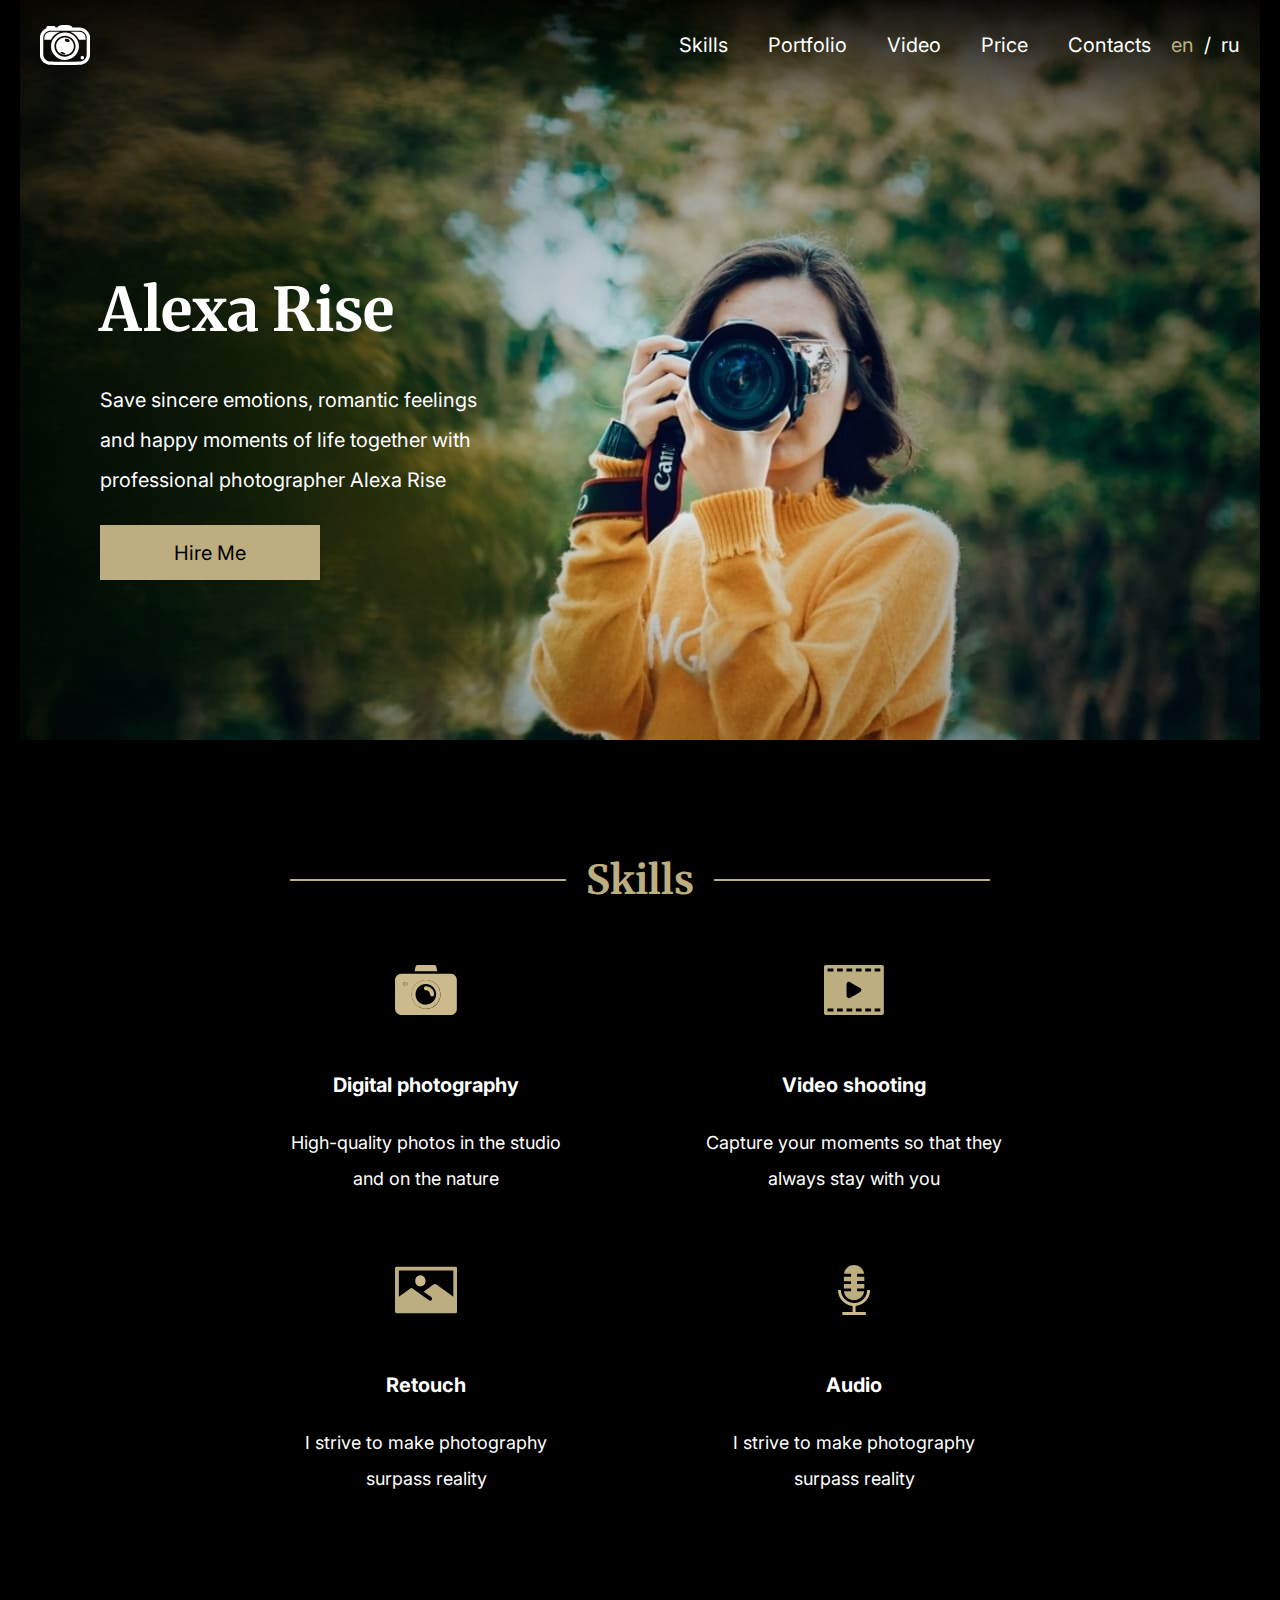
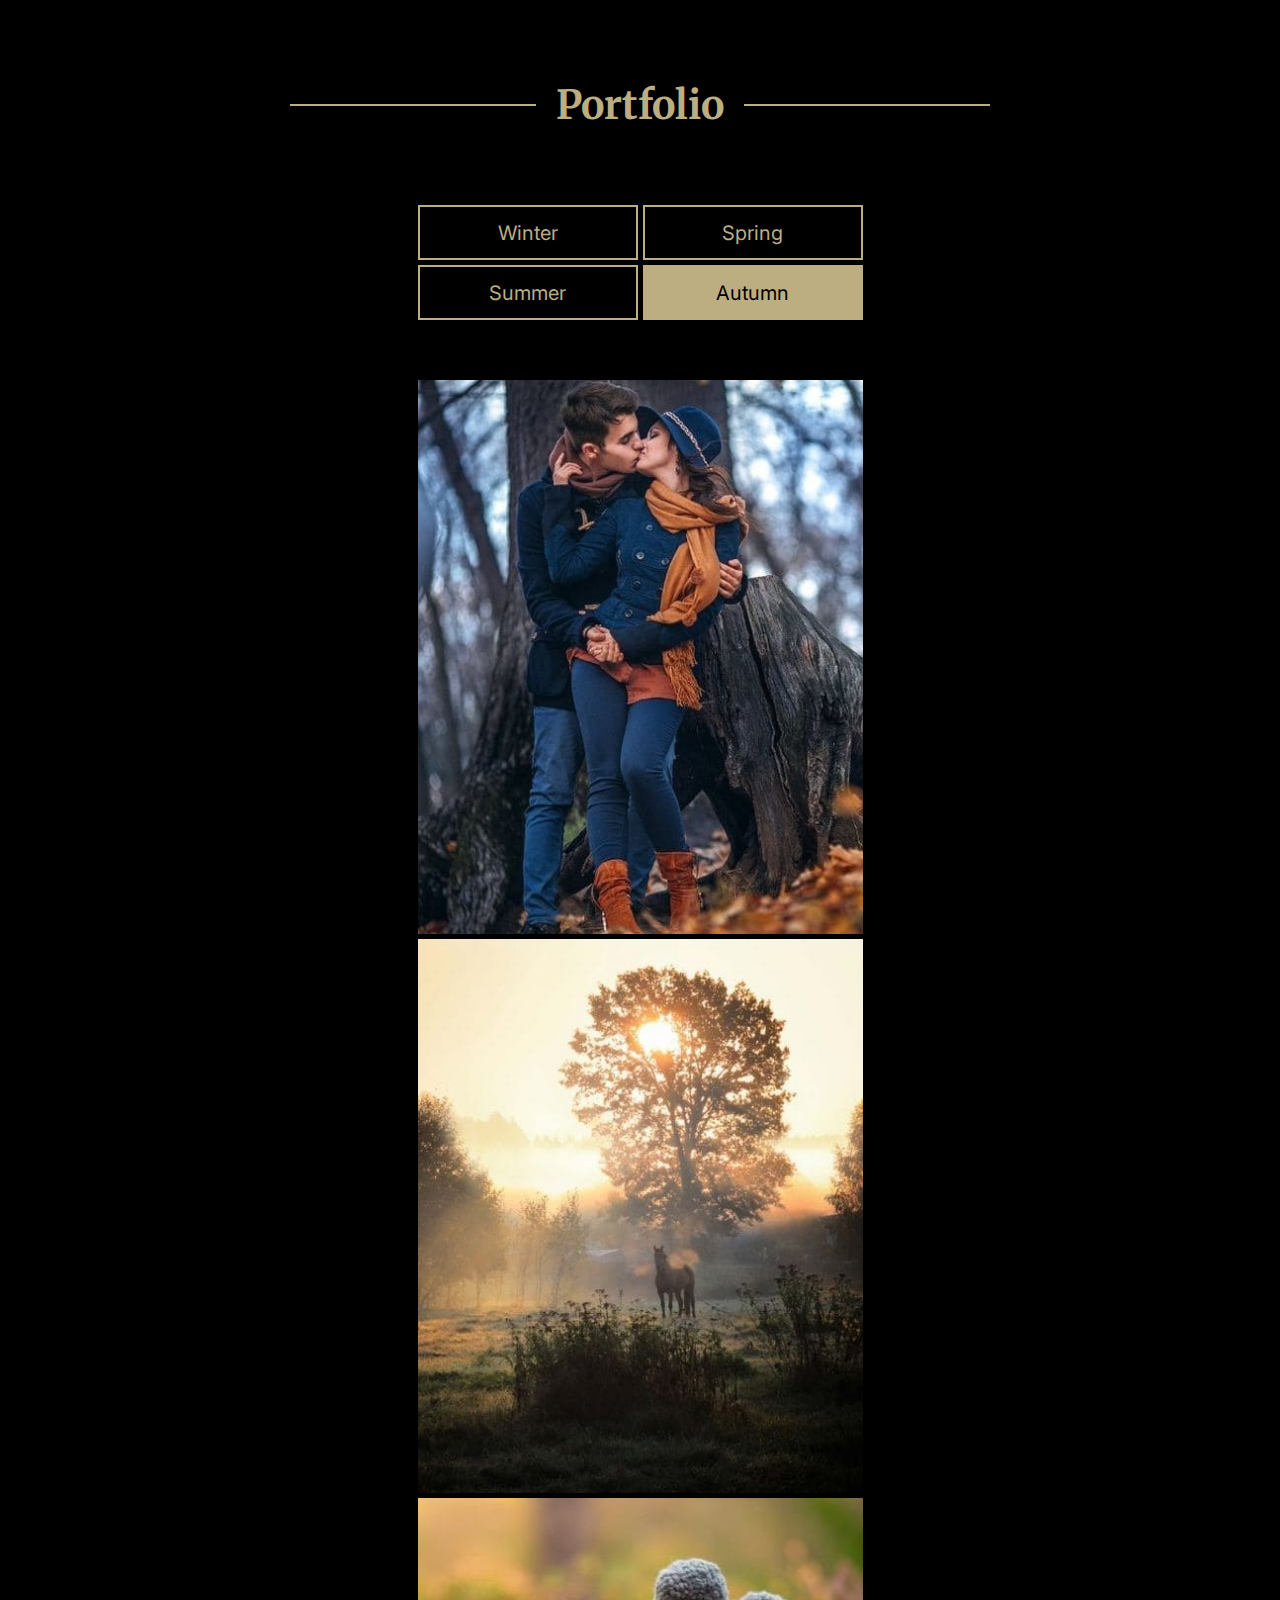
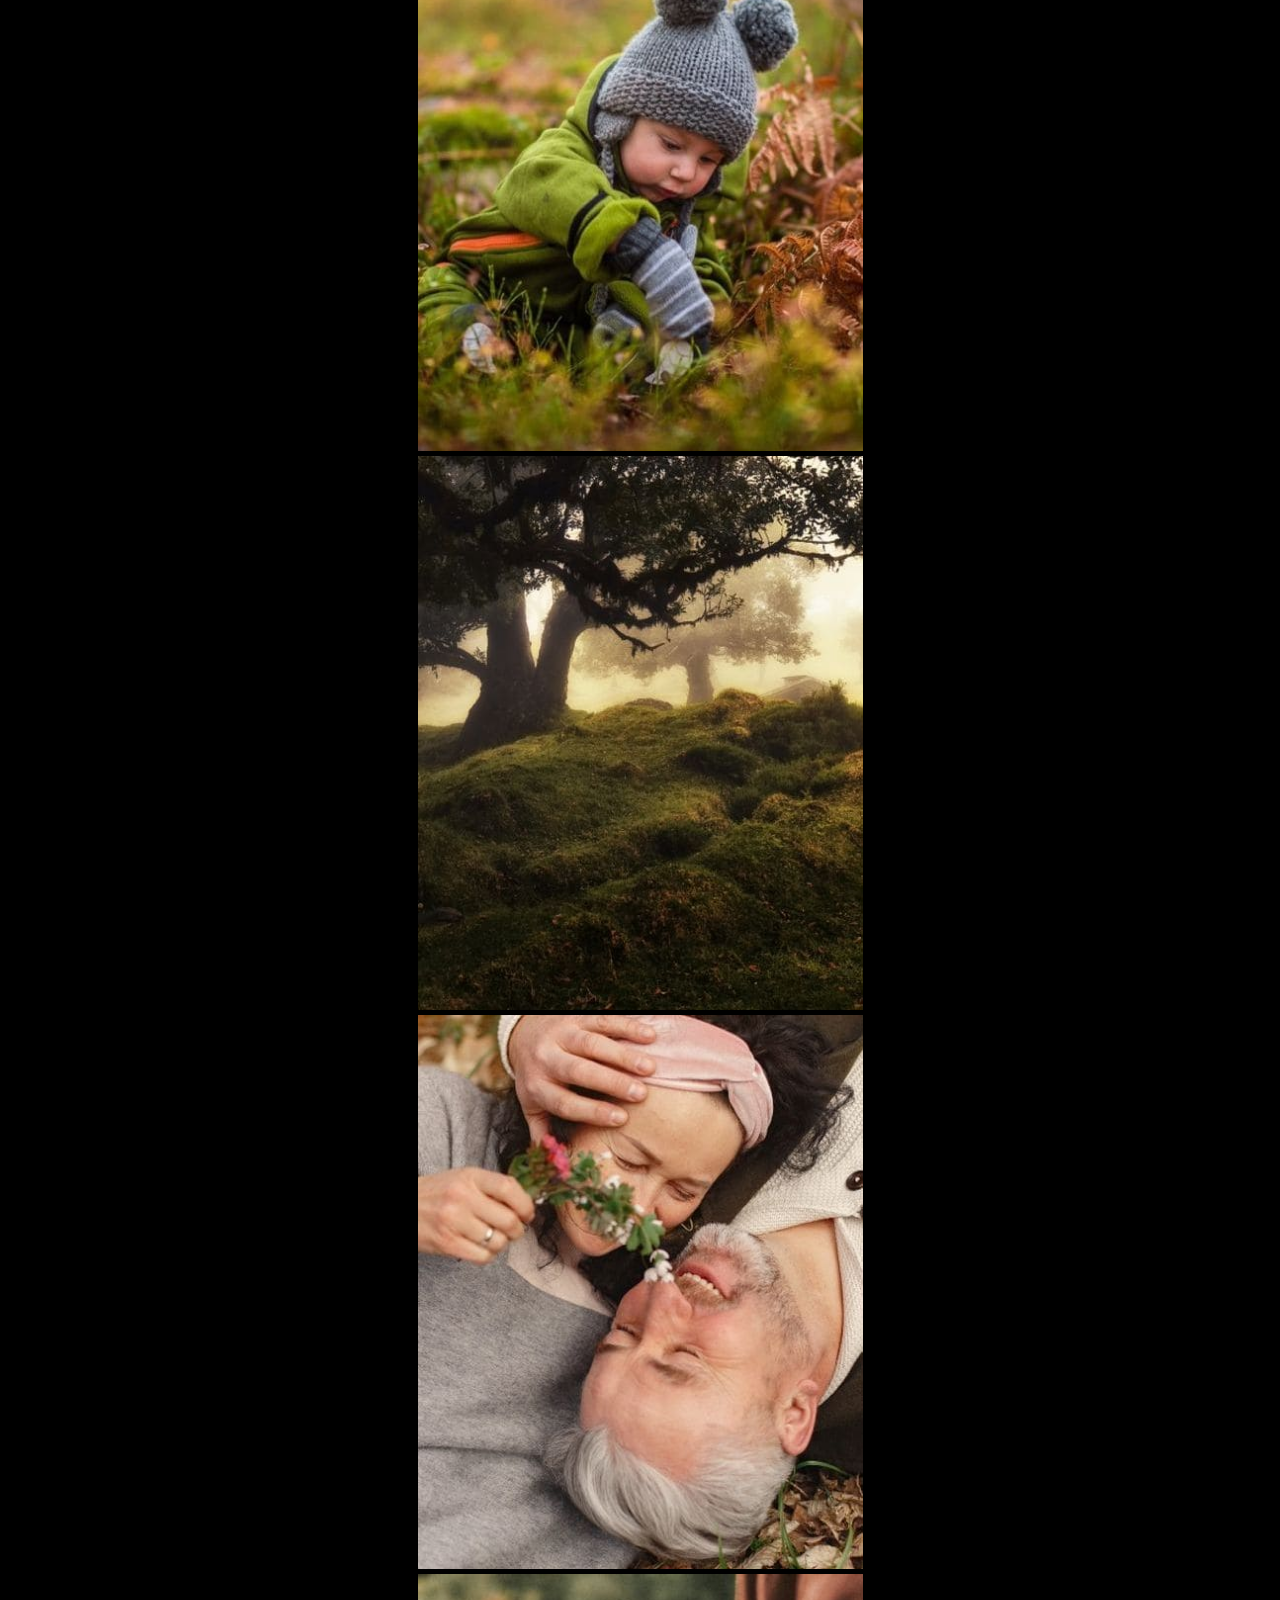
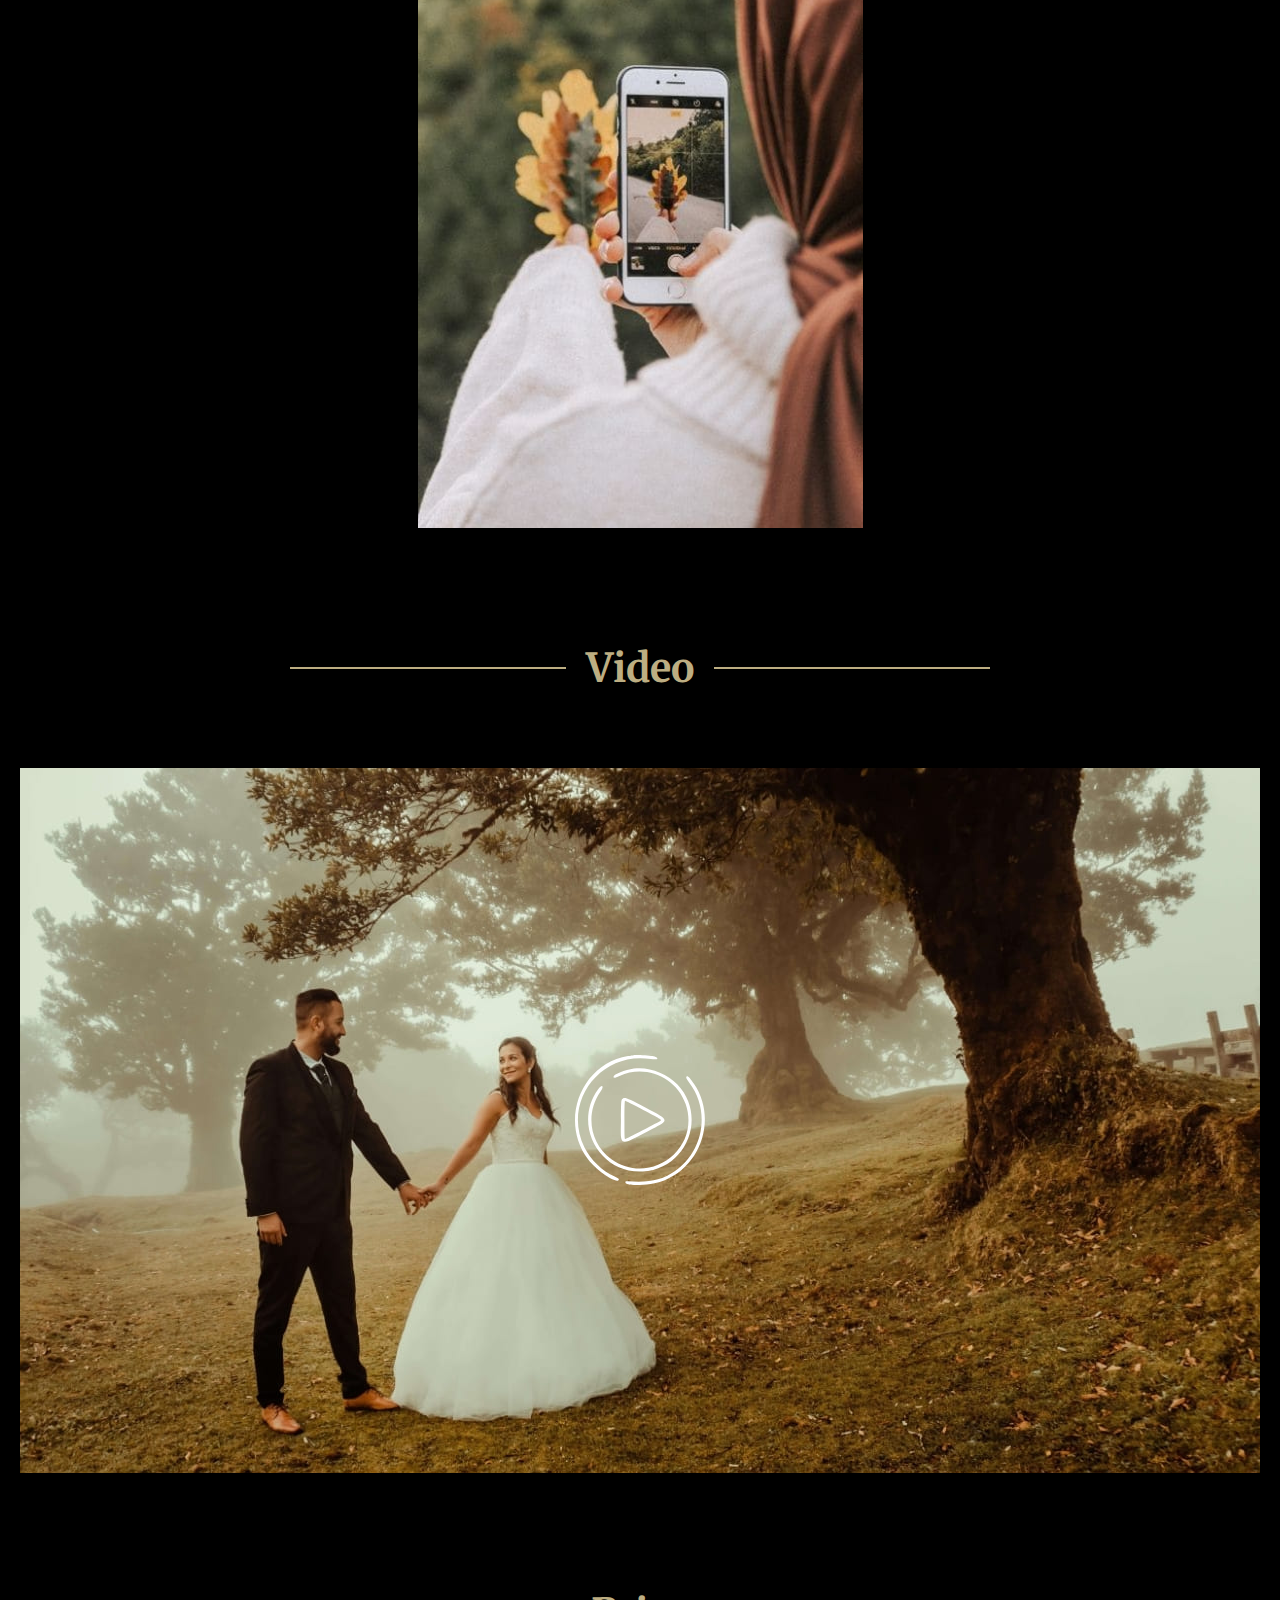
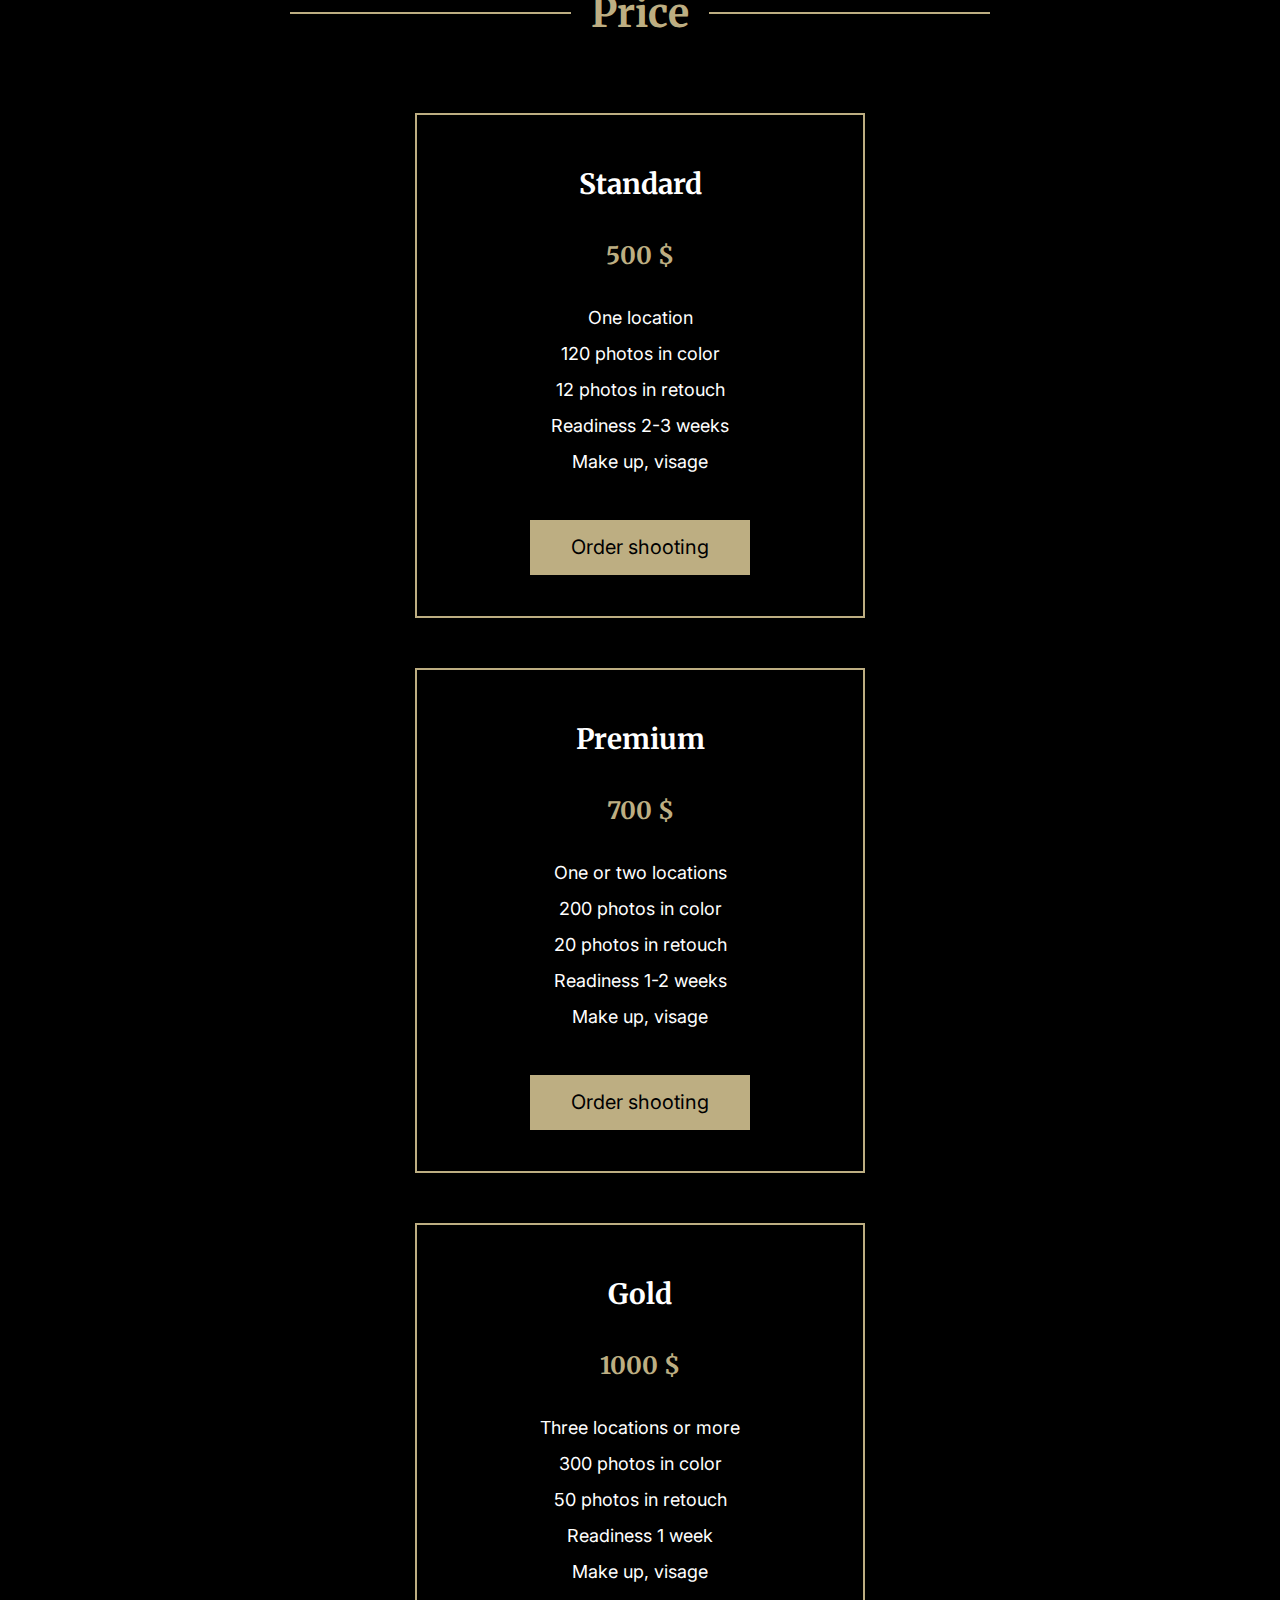
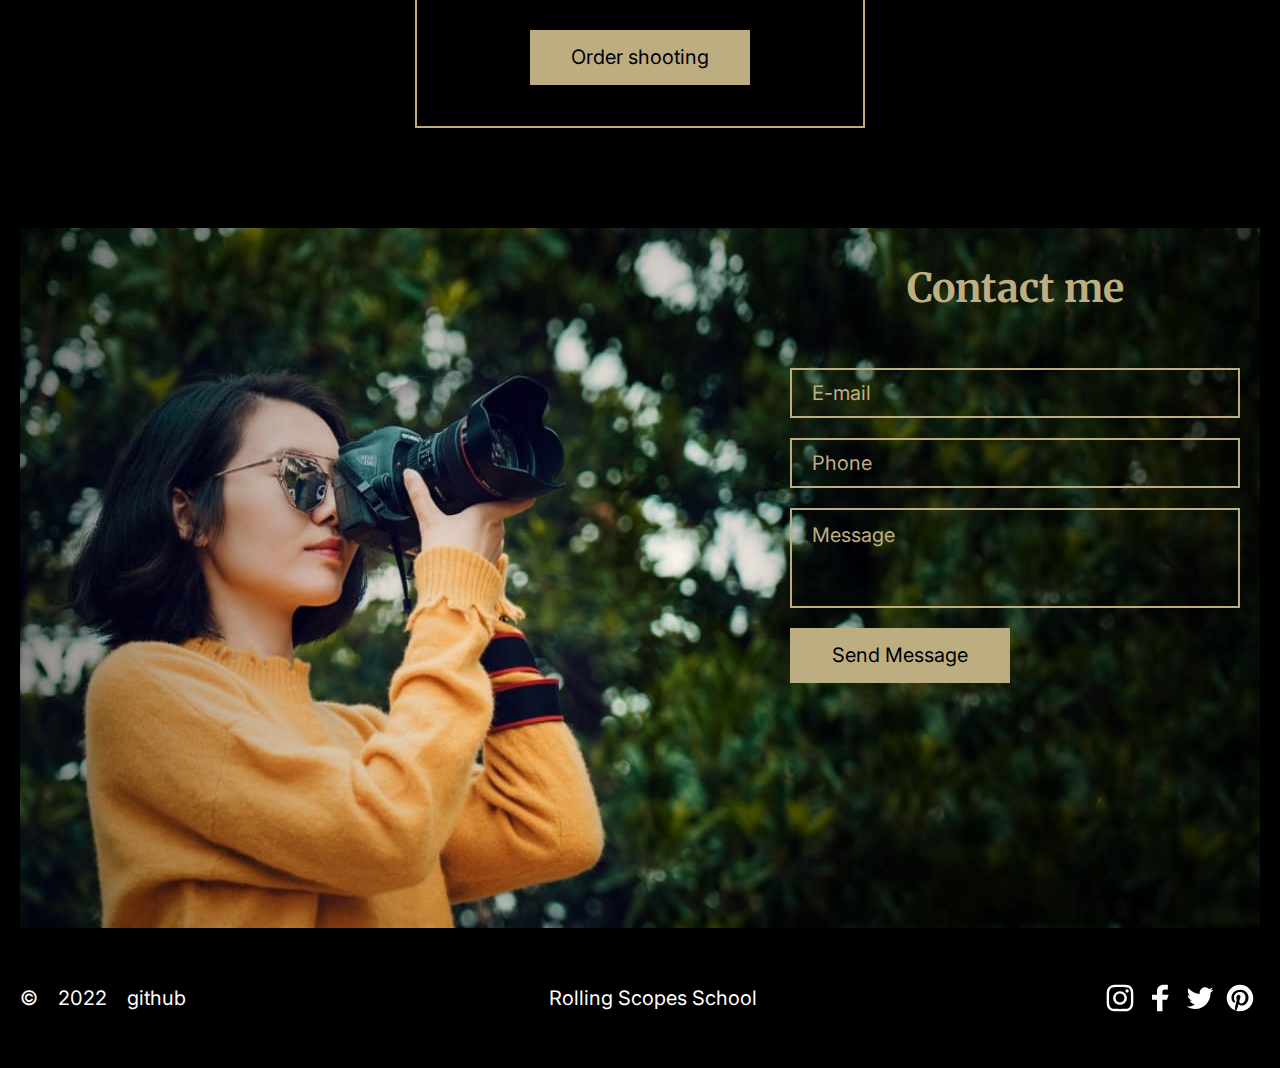
==== portfolio/index.html @ be3ffac7 "feat: add footer" ====
<!DOCTYPE html>
<html lang="en">
  <head>
    <meta charset="UTF-8" />
    <meta http-equiv="X-UA-Compatible" content="IE=edge" />
    <meta name="viewport" content="width=device-width, initial-scale=1.0" />
    <title>Portfolio</title>
    <link rel="stylesheet" href="style.css" />
  </head>
  <body>
    <!-- Header start -->
    <header class="header">
      <div class="wrapper">
        <div class="header__wrapper">
          <a href="#!" class="logo"></a>
          <nav class="nav">
            <ul class="nav__list">
              <li class="nav__item"><a href="#Skills" class="nav__link">Skills</a></li>
              <li class="nav__item">
                <a href="#Portfolio" class="nav__link">Portfolio</a>
              </li>
              <li class="nav__item"><a href="#Video" class="nav__link">Video</a></li>
              <li class="nav__item"><a href="#Price" class="nav__link">Price</a></li>
              <li class="nav__item">
                <a href="#Contacts" class="nav__link">Contacts</a>
              </li>
            </ul>
          </nav>
          <span class="gold"
            >en <span class="white"> / </span
            ><span class="white"> ru </span></span
          >
        </div>
      </div>
    </header>
    <!-- Header end -->

    <!-- Main start -->
    <main class="main">
      <div class="wrapper">
        <!-- Hero start -->
        <section class="hero" id="hero">
          <div class="hero__wrapper">
            <h1 class="hero__title">Alexa Rise</h1>
            <p class="hero__text">
              Save sincere emotions, romantic feelings and happy moments of life
              together with professional photographer Alexa Rise
            </p>
            <button class="hero__button">Hire Me</button>
          </div>
        </section>
        <!-- Hero end -->
        <!-- Skills start -->

        <section class="skills" id="Skills">
          <div class="skills__wrapper">
            <div class="section-title">
              <h2>Skills</h2>
            </div>
            <div class="skills-list">
              <div class="skills-list__item">
                <div class="skills-list__title">Digital photography</div>
                <div class="skills-list__subtitle">
                  High-quality photos in the studio and on the nature
                </div>
              </div>
              <div class="skills-list__item">
                <div class="skills-list__title">Video shooting</div>
                <div class="skills-list__subtitle">
                  Capture your moments so that they always stay with you
                </div>
              </div>
              <div class="skills-list__item">
                <div class="skills-list__title">Retouch</div>
                <div class="skills-list__subtitle">
                  I strive to make photography surpass reality
                </div>
              </div>
              <div class="skills-list__item">
                <div class="skills-list__title">Audio</div>
                <div class="skills-list__subtitle">
                  I strive to make photography surpass reality
                </div>
              </div>
            </div>
          </div>
        </section>
        <!-- Skills end -->
       <!-- Portfolio start -->
        <section class="portfolio" id="Portfolio">
          <div class="portfolio__wrapper">
            <div class="section-title portfolio-title">
              <h2>Portfolio</h2>
            </div>
<div class="season-block">
  <button class="button-transparent">Winter</button>
  <button class="button-transparent">Spring</button>
  <button class="button-transparent">Summer</button>
  <button class="">Autumn</button>
</div>

<div class="examples">
  <img src="./assets/img/exampl- (5).png" alt="couple" class="examples__item">
  <img src="./assets/img/exampl- (6).png" alt="tree" class="examples__item">
  <img src="./assets/img/exampl- (1).png" alt="child" class="examples__item">
  <img src="./assets/img/exampl- (2).png" alt="forest" class="examples__item">
  <img src="./assets/img/exampl- (3).png" alt="couple2" class="examples__item">
  <img src="./assets/img/exampl- (4).png" alt="photographer" class="examples__item">
</div>
                   <!-- Portfolio end -->
 <!-- Video start -->
 <section class="video" id="Video">
  <div class="video__wrapper">
    <div class="section-title">
      <h2>Video</h2>
    </div>
    <div class="video-player">
      <button class="video-player__button"></button>
    </div>
    </div>
    </section>
 <!-- Video end -->

  <!-- Price start -->
  <section class="price" id="Price">
    <div class="price__wrapper">
      <div class="section-title">
        <h2>Price</h2>
      </div>
<div class="price-block">
  <div class="price-block__item">
    <div class="price-block__title">Standard</div>
    <div class="price-block__cost">500 $</div>
    <ul class="price-block__list">
<li class="price-block__option">One location</li>
<li class="price-block__option">120 photos in color</li>
<li class="price-block__option">12 photos in retouch</li>
<li class="price-block__option">Readiness 2-3 weeks</li>
<li class="price-block__option">Make up, visage</li>

    </ul>
    <button class="price-block__button">Order shooting</button>
  </div>
  <div class="price-block__item">
    <div class="price-block__title">Premium</div>
    <div class="price-block__cost">700 $</div>
    <ul class="price-block__list">
      <li class="price-block__option">One or two locations</li>
      <li class="price-block__option">200 photos in color</li>
      <li class="price-block__option">20 photos in retouch</li>
      <li class="price-block__option">Readiness 1-2 weeks</li>
      <li class="price-block__option">Make up, visage</li>

          </ul>
    <button class="price-block__button">Order shooting</button>
  </div>
  <div class="price-block__item">
    <div class="price-block__title">Gold</div>
    <div class="price-block__cost">1000 $</div>
    <ul class="price-block__list">
      <li class="price-block__option">Three locations or more</li>
      <li class="price-block__option">300 photos in color</li>
      <li class="price-block__option">50 photos in retouch</li>
      <li class="price-block__option">Readiness 1 week</li>
      <li class="price-block__option">Make up, visage</li>

          </ul>
    <button class="price-block__button">Order shooting</button>
  </div>
</div>
      </div>
      </section>
   <!-- Price end -->


     <!-- Contact start -->
  <section class="contact" id="Contacts">
    <div class="contact__wrapper">
      <div class="contact__block">
        <h2 class="contact__title">Contact me</h2>

        <input type="text" name="email" id="" placeholder="E-mail" class="contact__input">
        <input type="tel" name="phone" id="" placeholder="Phone" class="contact__input">
        <textarea name="" id="" cols="30" rows="10" class="contact__textarea" placeholder="Message" ></textarea>
      <button type="submit">Send Message</button>
      </div>

      </section>
   <!-- Contact end -->
      </div>
    </main>
    <!-- Main end -->
<!-- Footer start -->
<footer class="footer">
<div class="wrapper">
  <div class="footer__wrapper">



<ul class="footer__list">
  <li>©</li>
  <li>2022</li>
  <li><a href="https://github.com/ReakZ/" class="footer__link">github</a></li>
</ul>
<a href="https://rs.school/js-stage0/" class="footer__rs">Rolling Scopes School</a>

<ul class="socials">
  <li class="socials__item">
    <a href="https://www.instagram.com/" class="socials__link social-instagram"></a>
  </li>

  <li class="socials__item">
    <a href="https://facebook.com/" class="socials__link social-facebook"></a>
  </li>

  <li class="socials__item">
    <a href="https://twitter.com/" class="socials__link social-twitter"></a>
  </li>

  <li class="socials__item">
    <a href="https://www.pinterest.ru/" class="socials__link social-pinterest"></a>
  </li>
</ul>
  </div>
</div>
</footer>
<!-- Footer end -->
  </body>
</html>
---- portfolio/style.css ----
@import url("https://fonts.googleapis.com/css2?family=Inter:wght@400&family=Merriweather:wght@700&display=swap");
* {
  -webkit-box-sizing: border-box;
          box-sizing: border-box;
  margin: 0;
  padding: 0;
}

html {
  scroll-behavior: smooth;
}

body {
  font-family: "Inter", sans-serif;
  background-color: #000000;
  color: #ffffff;
  font-weight: 400;
  font-size: 20px;
  line-height: 40px;
  min-height: 100vh;
  display: -webkit-box;
  display: -ms-flexbox;
  display: flex;
  -webkit-box-orient: vertical;
  -webkit-box-direction: normal;
      -ms-flex-direction: column;
          flex-direction: column;
  -webkit-box-pack: justify;
      -ms-flex-pack: justify;
          justify-content: space-between;
}

img {
  max-width: 100%;
  height: auto;
}

a {
  text-decoration: none;
  font-size: 20px;
  color: #ffffff;
}

a:hover {
  color: #bdae82;
}

ul {
  list-style: none;
}

h1 {
  font-family: "Merriweather", serif;
  font-weight: 700;
  font-size: 60px;
  line-height: 120px;
}

h2 {
  font-family: "Merriweather", serif;
  font-weight: 700;
  font-size: 40px;
  line-height: 80px;
  text-align: center;
  background-color: #000000;
  margin: 0 auto;
  padding: 0 20px;
  color: #bdae82;
}

button {
  border: 0;
  color: #000000;
  background-color: #bdae82;
  font-size: 20px;
  font-family: "Inter", sans-serif;
  text-align: center;
  line-height: 40px;
  width: 220px;
  height: 55px;
}

button:hover {
  color: #ffffff;
  cursor: pointer;
  -webkit-transition: 0.4s;
  transition: 0.4s;
}

.wrapper {
  max-width: 1440px;
  margin: 0 auto;
  padding: 0 20px;
}

.section-title {
  background-image: linear-gradient(to top, #000 39px, #bdae82 39px, #bdae82 41px, #000 41px);
  width: 700px;
  margin: 0 auto;
  display: -webkit-box;
  display: -ms-flexbox;
  display: flex;
  -webkit-box-pack: center;
      -ms-flex-pack: center;
          justify-content: center;
}

.header {
  height: 90px;
  width: 100%;
}

.header__wrapper {
  height: 90px;
  display: -webkit-box;
  display: -ms-flexbox;
  display: flex;
  -webkit-box-orient: horizontal;
  -webkit-box-direction: normal;
      -ms-flex-direction: row;
          flex-direction: row;
  background: url("./assets/img/bg.jpg");
  background-repeat: no-repeat;
  background-position: center 0;
  padding: 20px;
}

.logo {
  background-image: url("./assets/svg/logo.svg");
  background-size: contain;
  background-repeat: no-repeat;
  -webkit-transition: 0.3s;
  transition: 0.3s;
  min-width: 50px;
}

.logo:hover {
  -webkit-filter: invert(26%) sepia(15%) saturate(638%) hue-rotate(7deg) brightness(92%) contrast(87%);
          filter: invert(26%) sepia(15%) saturate(638%) hue-rotate(7deg) brightness(92%) contrast(87%);
}

.nav {
  margin-left: auto;
}

.nav__list {
  display: -webkit-box;
  display: -ms-flexbox;
  display: flex;
  -webkit-box-pack: end;
      -ms-flex-pack: end;
          justify-content: flex-end;
  -webkit-box-align: center;
      -ms-flex-align: center;
          align-items: center;
}

.nav__link {
  padding: 0 20px;
  line-height: 50px;
  color: #ffffff;
}

.nav__link:hover {
  color: #bdae82;
}

.gold {
  color: #bdae82;
  display: -webkit-box;
  display: -ms-flexbox;
  display: flex;
  -webkit-box-align: center;
      -ms-flex-align: center;
          align-items: center;
}

.white {
  color: #ffffff;
  margin-left: 10px;
}

.hero__wrapper {
  background-image: url("./assets/img/bg.jpg");
  background-position: center -90px;
  background-repeat: no-repeat;
  padding: 160px 80px;
}

.hero__text {
  width: 400px;
  margin: 10px 0 25px;
}

.skills__wrapper {
  padding: 100px 0;
}

.skills-list {
  margin-top: 60px;
  display: -webkit-box;
  display: -ms-flexbox;
  display: flex;
  -webkit-box-pack: justify;
      -ms-flex-pack: justify;
          justify-content: space-between;
  -ms-flex-wrap: wrap;
      flex-wrap: wrap;
}

.skills-list__item {
  background-position: center top;
  background-repeat: no-repeat;
  display: -webkit-box;
  display: -ms-flexbox;
  display: flex;
  -webkit-box-orient: vertical;
  -webkit-box-direction: normal;
      -ms-flex-direction: column;
          flex-direction: column;
  -webkit-box-align: center;
      -ms-flex-align: center;
          align-items: center;
  justify-items: center;
  width: 300px;
  height: 300px;
  padding-top: 100px;
}

.skills-list__item:nth-child(1) {
  background-image: url("./assets/svg/camera.svg");
  background-size: 62px 50px;
}

.skills-list__item:nth-child(2) {
  background-image: url("./assets/svg/video.svg");
  background-size: 62px 50px;
}

.skills-list__item:nth-child(3) {
  background-image: url("./assets/svg/image.svg");
  background-size: 62px 50px;
}

.skills-list__item:nth-child(4) {
  background-image: url("./assets/svg/mic.svg");
  background-size: 62px 50px;
}

.skills-list__title {
  text-align: center;
  font-weight: bold;
  font-size: 20px;
  line-height: 40px;
}

.skills-list__subtitle {
  margin-top: 20px;
  font-weight: normal;
  text-align: center;
  font-size: 18px;
  line-height: 36px;
}

.season-block {
  display: -webkit-box;
  display: -ms-flexbox;
  display: flex;
  -webkit-box-orient: horizontal;
  -webkit-box-direction: normal;
      -ms-flex-direction: row;
          flex-direction: row;
  -ms-flex-wrap: wrap;
      flex-wrap: wrap;
  gap: 5px;
  margin: 60px auto 0;
  width: 64%;
}

.button-transparent {
  border: 2px solid #bdae82;
  color: #bdae82;
  background-color: transparent;
  font-size: 20px;
  font-family: "Inter", sans-serif;
  text-align: center;
  line-height: 40px;
  width: 220px;
  height: 55px;
}

.button-transparent:hover {
  color: #ffffff;
  cursor: pointer;
  -webkit-transition: 0.4s;
  transition: 0.4s;
}

.examples {
  display: -webkit-box;
  display: -ms-flexbox;
  display: flex;
  -ms-flex-wrap: wrap;
      flex-wrap: wrap;
  gap: 5px;
  margin: 60px auto 0;
}

.video {
  padding-top: 100px;
}

.video-player {
  margin: 60px auto 0;
  width: 100%;
  height: 705px;
  background-image: url("./assets/img/video-player.png");
  background-position: center;
  position: relative;
  display: -webkit-box;
  display: -ms-flexbox;
  display: flex;
  -webkit-box-pack: center;
      -ms-flex-pack: center;
          justify-content: center;
  -webkit-box-align: center;
      -ms-flex-align: center;
          align-items: center;
}

.video-player__button {
  background-image: url("./assets/svg/Play_hover.svg");
  background-color: transparent;
  background-repeat: no-repeat;
  width: 130px;
  height: 130px;
}

.video-player__button:hover {
  -webkit-transform: scale(1.05);
          transform: scale(1.05);
  -webkit-transition: 0.3s;
  transition: 0.3s;
}

.price {
  padding-top: 100px;
}

.price-block {
  margin: 60px auto 0;
  display: -webkit-box;
  display: -ms-flexbox;
  display: flex;
  -webkit-box-orient: horizontal;
  -webkit-box-direction: normal;
      -ms-flex-direction: row;
          flex-direction: row;
  -webkit-box-pack: justify;
      -ms-flex-pack: justify;
          justify-content: space-between;
}

.price-block__item {
  height: 505px;
  width: 450px;
  border: 2px solid #bdae82;
  display: -webkit-box;
  display: -ms-flexbox;
  display: flex;
  -webkit-box-pack: center;
      -ms-flex-pack: center;
          justify-content: center;
  -webkit-box-orient: vertical;
  -webkit-box-direction: normal;
      -ms-flex-direction: column;
          flex-direction: column;
  -webkit-box-align: center;
      -ms-flex-align: center;
          align-items: center;
}

.price-block__title {
  font-family: "Merriweather", serif;
  font-size: 28px;
  font-style: normal;
  font-weight: 700;
  line-height: 56px;
  letter-spacing: 0em;
  text-align: center;
}

.price-block__cost {
  margin: 20px 0;
  font-family: "Merriweather", serif;
  font-size: 24px;
  font-style: normal;
  font-weight: 700;
  line-height: 48px;
  letter-spacing: 0em;
  text-align: center;
  color: #bdae82;
}

.price-block__option {
  font-family: "Inter", sans-serif;
  font-size: 18px;
  font-style: normal;
  font-weight: 400;
  line-height: 36px;
  letter-spacing: 0em;
  text-align: center;
}

.price-block__list {
  margin-bottom: 40px;
}

.contact {
  padding-top: 100px;
}

.contact__wrapper {
  width: 100%;
  margin: 0 auto;
  height: 700px;
  display: -webkit-box;
  display: -ms-flexbox;
  display: flex;
  background: url("./assets/img/contacts.jpg");
  background-repeat: no-repeat;
  background-size: auto 700px;
  background-position: center center;
  padding: 20px;
  -webkit-box-orient: horizontal;
  -webkit-box-direction: normal;
      -ms-flex-direction: row;
          flex-direction: row;
  -webkit-box-pack: end;
      -ms-flex-pack: end;
          justify-content: flex-end;
}

.contact__block {
  display: -webkit-box;
  display: -ms-flexbox;
  display: flex;
  -webkit-box-orient: vertical;
  -webkit-box-direction: normal;
      -ms-flex-direction: column;
          flex-direction: column;
}

.contact__title {
  font-family: "Merriweather", serif;
  font-size: 40px;
  font-style: normal;
  font-weight: 700;
  line-height: 80px;
  letter-spacing: 0em;
  text-align: left;
  color: #bdae82;
  background-color: transparent;
  width: auto;
  margin-bottom: 40px;
}

.contact__input {
  width: 450px;
  height: 50px;
  border: 2px solid #bdae82;
  margin-bottom: 20px;
  background-color: transparent;
  padding: 5px 20px;
  font-family: "Inter", sans-serif;
  font-size: 20px;
  line-height: 40px;
  color: #bdae82;
}

.contact__input::-webkit-input-placeholder {
  font-family: inherit;
  color: #bdae82;
  font-size: 20px;
}

.contact__input:-ms-input-placeholder {
  font-family: inherit;
  color: #bdae82;
  font-size: 20px;
}

.contact__input::-ms-input-placeholder {
  font-family: inherit;
  color: #bdae82;
  font-size: 20px;
}

.contact__input::placeholder {
  font-family: inherit;
  color: #bdae82;
  font-size: 20px;
}

.contact__textarea {
  width: 450px;
  height: 100px;
  border: 2px solid #bdae82;
  margin-bottom: 20px;
  background-color: transparent;
  padding: 5px 20px;
  font-family: "Inter", sans-serif;
  font-size: 20px;
  line-height: 40px;
  color: #bdae82;
  resize: none;
}

.contact__textarea::-webkit-input-placeholder {
  font-family: inherit;
  color: #bdae82;
  font-size: 20px;
}

.contact__textarea:-ms-input-placeholder {
  font-family: inherit;
  color: #bdae82;
  font-size: 20px;
}

.contact__textarea::-ms-input-placeholder {
  font-family: inherit;
  color: #bdae82;
  font-size: 20px;
}

.contact__textarea::placeholder {
  font-family: inherit;
  color: #bdae82;
  font-size: 20px;
}

.footer__wrapper {
  min-height: 140px;
  height: 100%;
  display: -webkit-box;
  display: -ms-flexbox;
  display: flex;
  -webkit-box-pack: justify;
      -ms-flex-pack: justify;
          justify-content: space-between;
  -webkit-box-align: center;
      -ms-flex-align: center;
          align-items: center;
}

.footer__list {
  display: -webkit-box;
  display: -ms-flexbox;
  display: flex;
  -webkit-box-orient: horizontal;
  -webkit-box-direction: normal;
      -ms-flex-direction: row;
          flex-direction: row;
  list-style: none;
}

.footer__list > li {
  margin-right: 20px;
}

.socials {
  display: -webkit-box;
  display: -ms-flexbox;
  display: flex;
  -webkit-box-orient: horizontal;
  -webkit-box-direction: normal;
      -ms-flex-direction: row;
          flex-direction: row;
  list-style: none;
}

.socials__link {
  display: block;
  width: 40px;
  height: 40px;
}

.socials__link:hover {
  -webkit-filter: invert(26%) sepia(15%) saturate(638%) hue-rotate(7deg) brightness(92%) contrast(87%);
          filter: invert(26%) sepia(15%) saturate(638%) hue-rotate(7deg) brightness(92%) contrast(87%);
}

.social-facebook {
  background: url(./assets/svg/fb.svg) no-repeat center;
}

.social-instagram {
  background: url(./assets/svg/inst.svg) no-repeat center;
}

.social-pinterest {
  background: url(./assets/svg/pinterest.svg) no-repeat center;
}

.social-twitter {
  background: url(./assets/svg/tw.svg) no-repeat center;
}

@media (max-width: 1439px) {
  .skills-list {
    width: 728px;
    margin: 45px auto 0;
  }
  .season-block {
    -ms-flex-wrap: wrap;
        flex-wrap: wrap;
    width: 445px;
  }
  .examples {
    -webkit-box-pack: center;
        -ms-flex-pack: center;
            justify-content: center;
    width: 445px;
  }
  .price-block {
    width: 450px;
    -ms-flex-wrap: wrap;
        flex-wrap: wrap;
    gap: 50px;
  }
}
/*# sourceMappingURL=style.css.map */
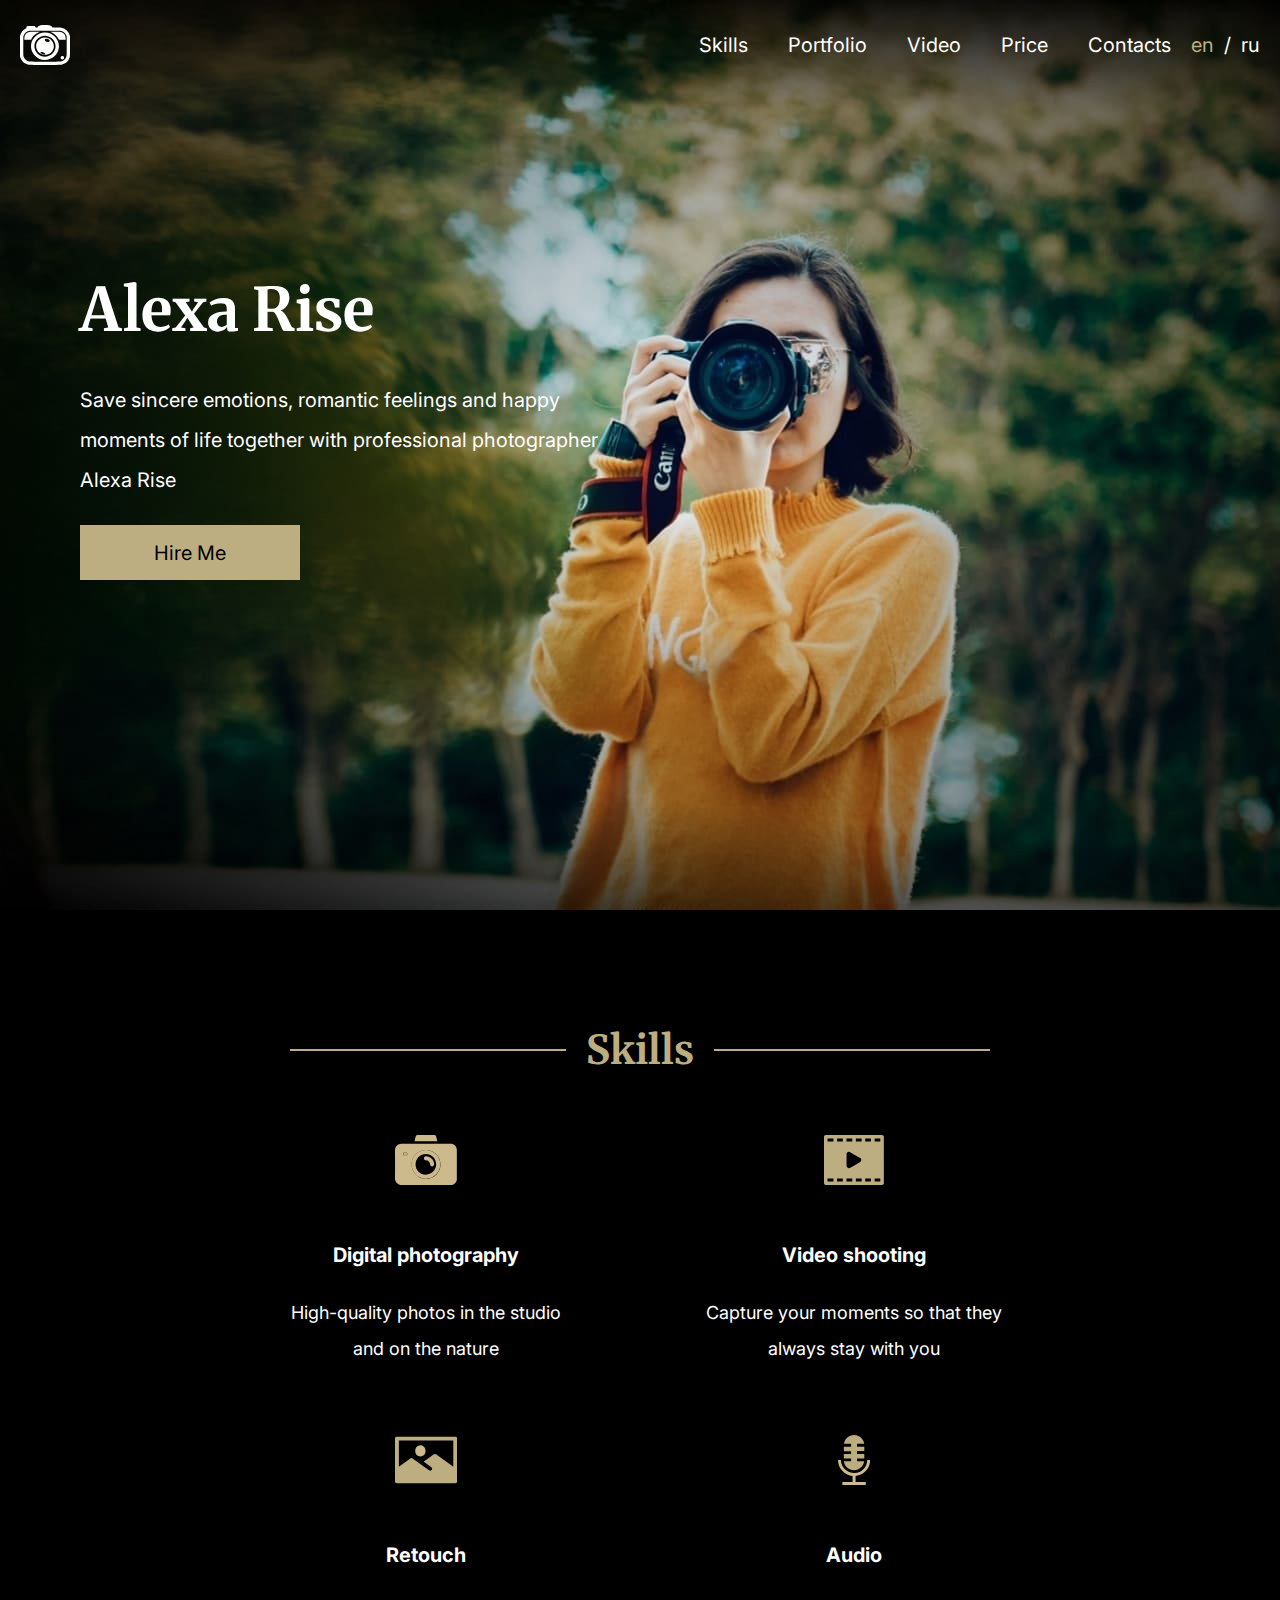
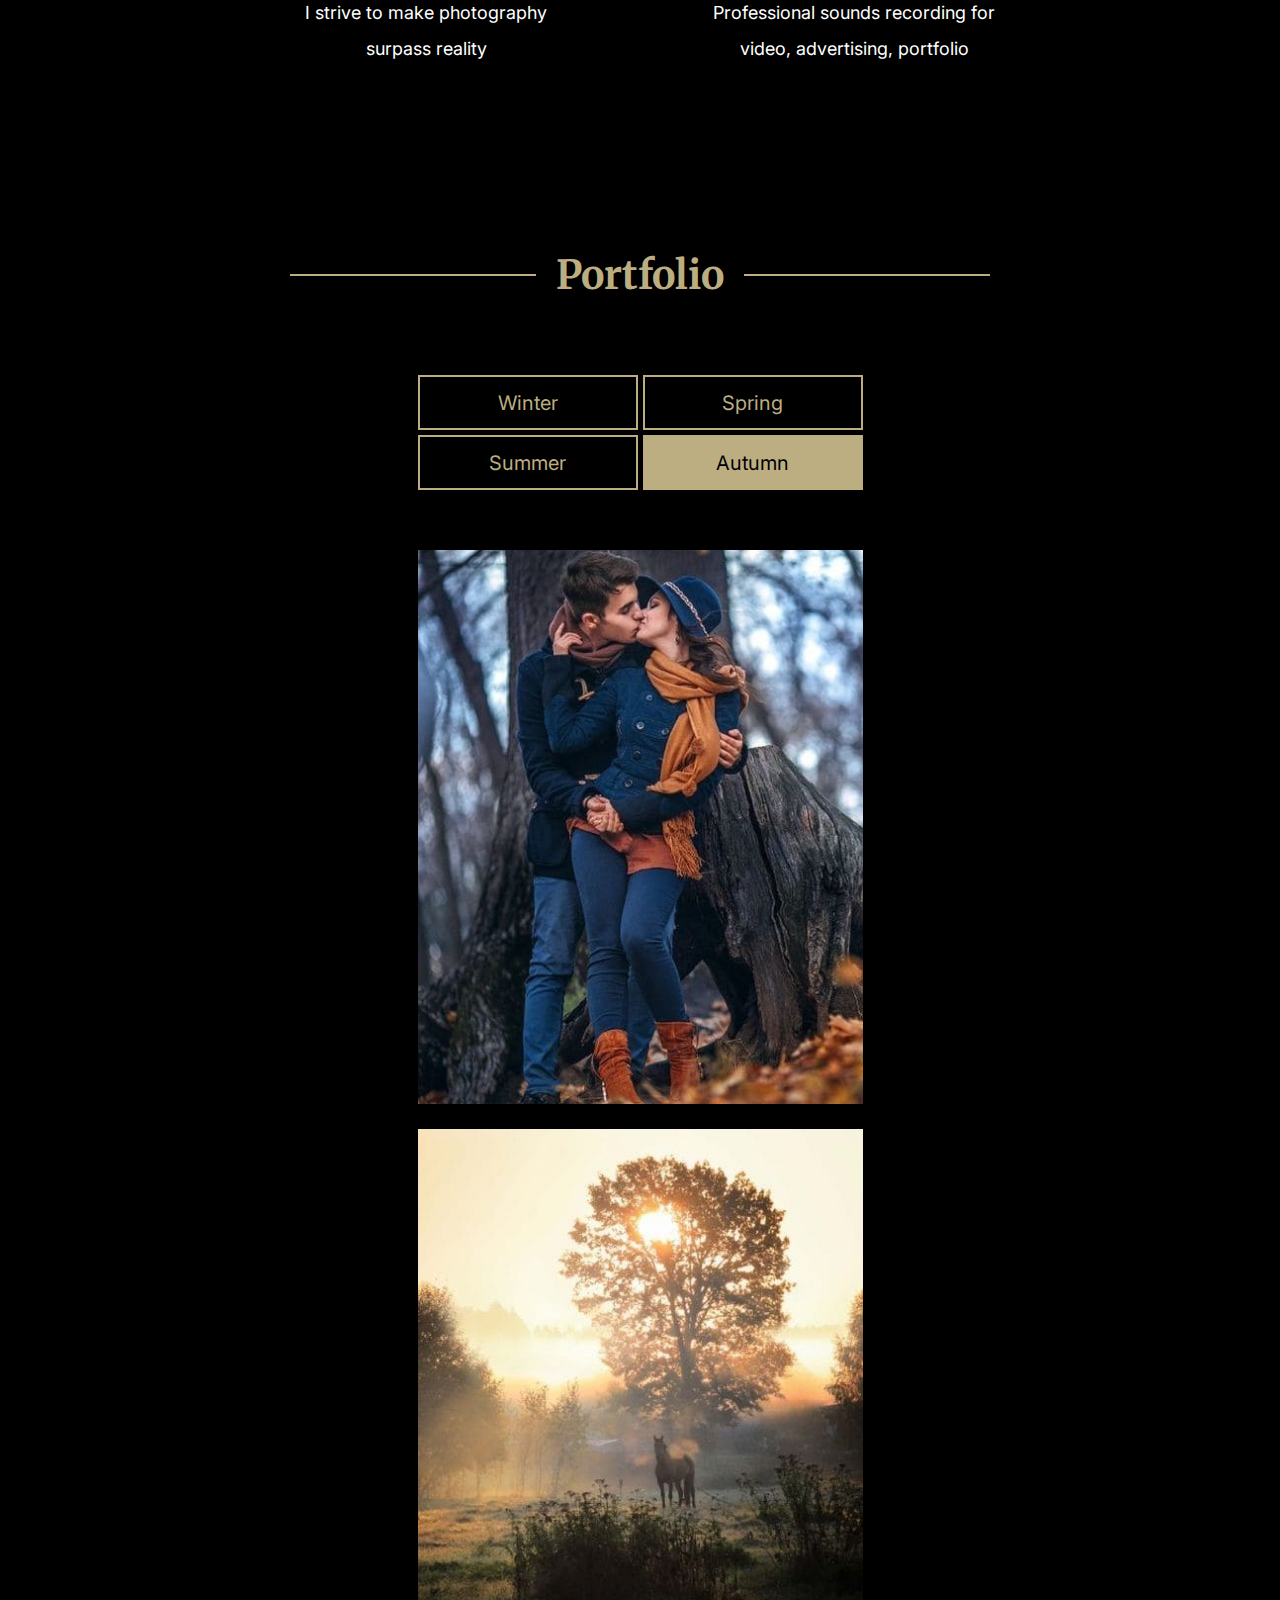
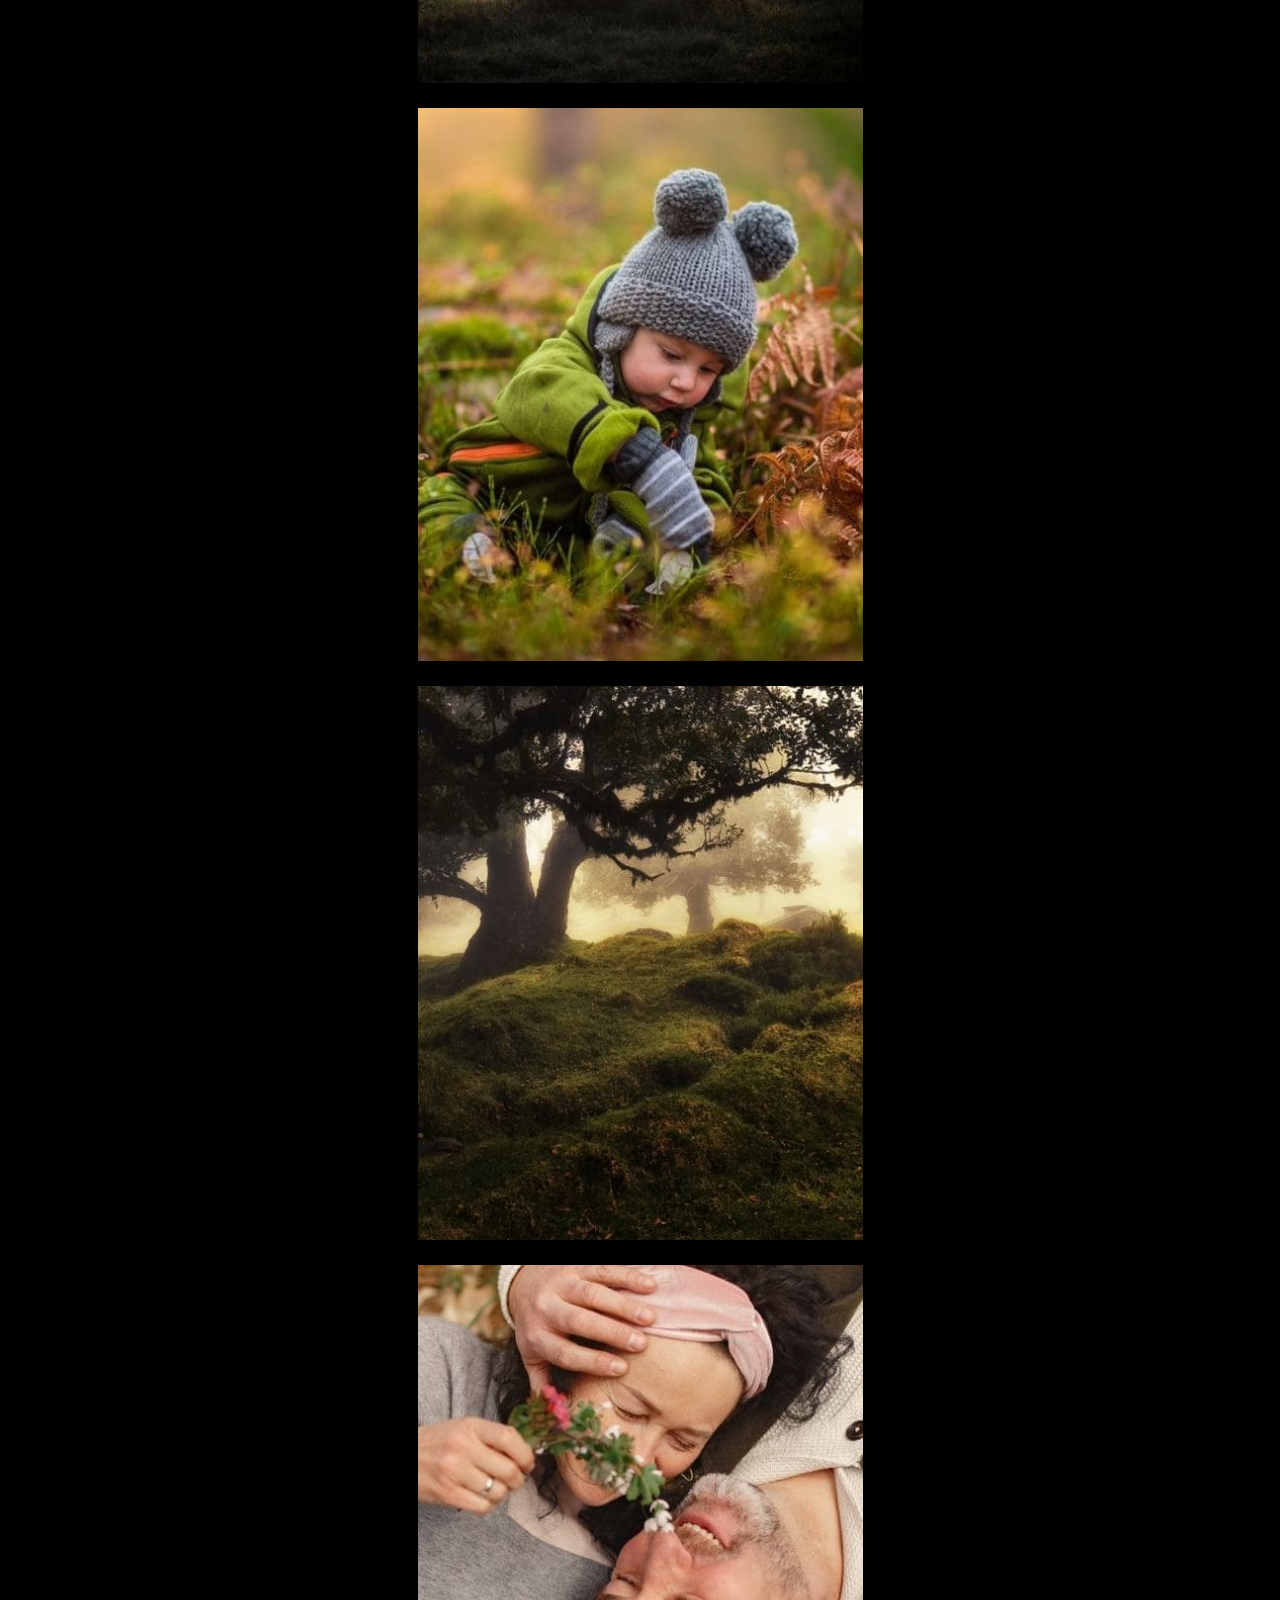
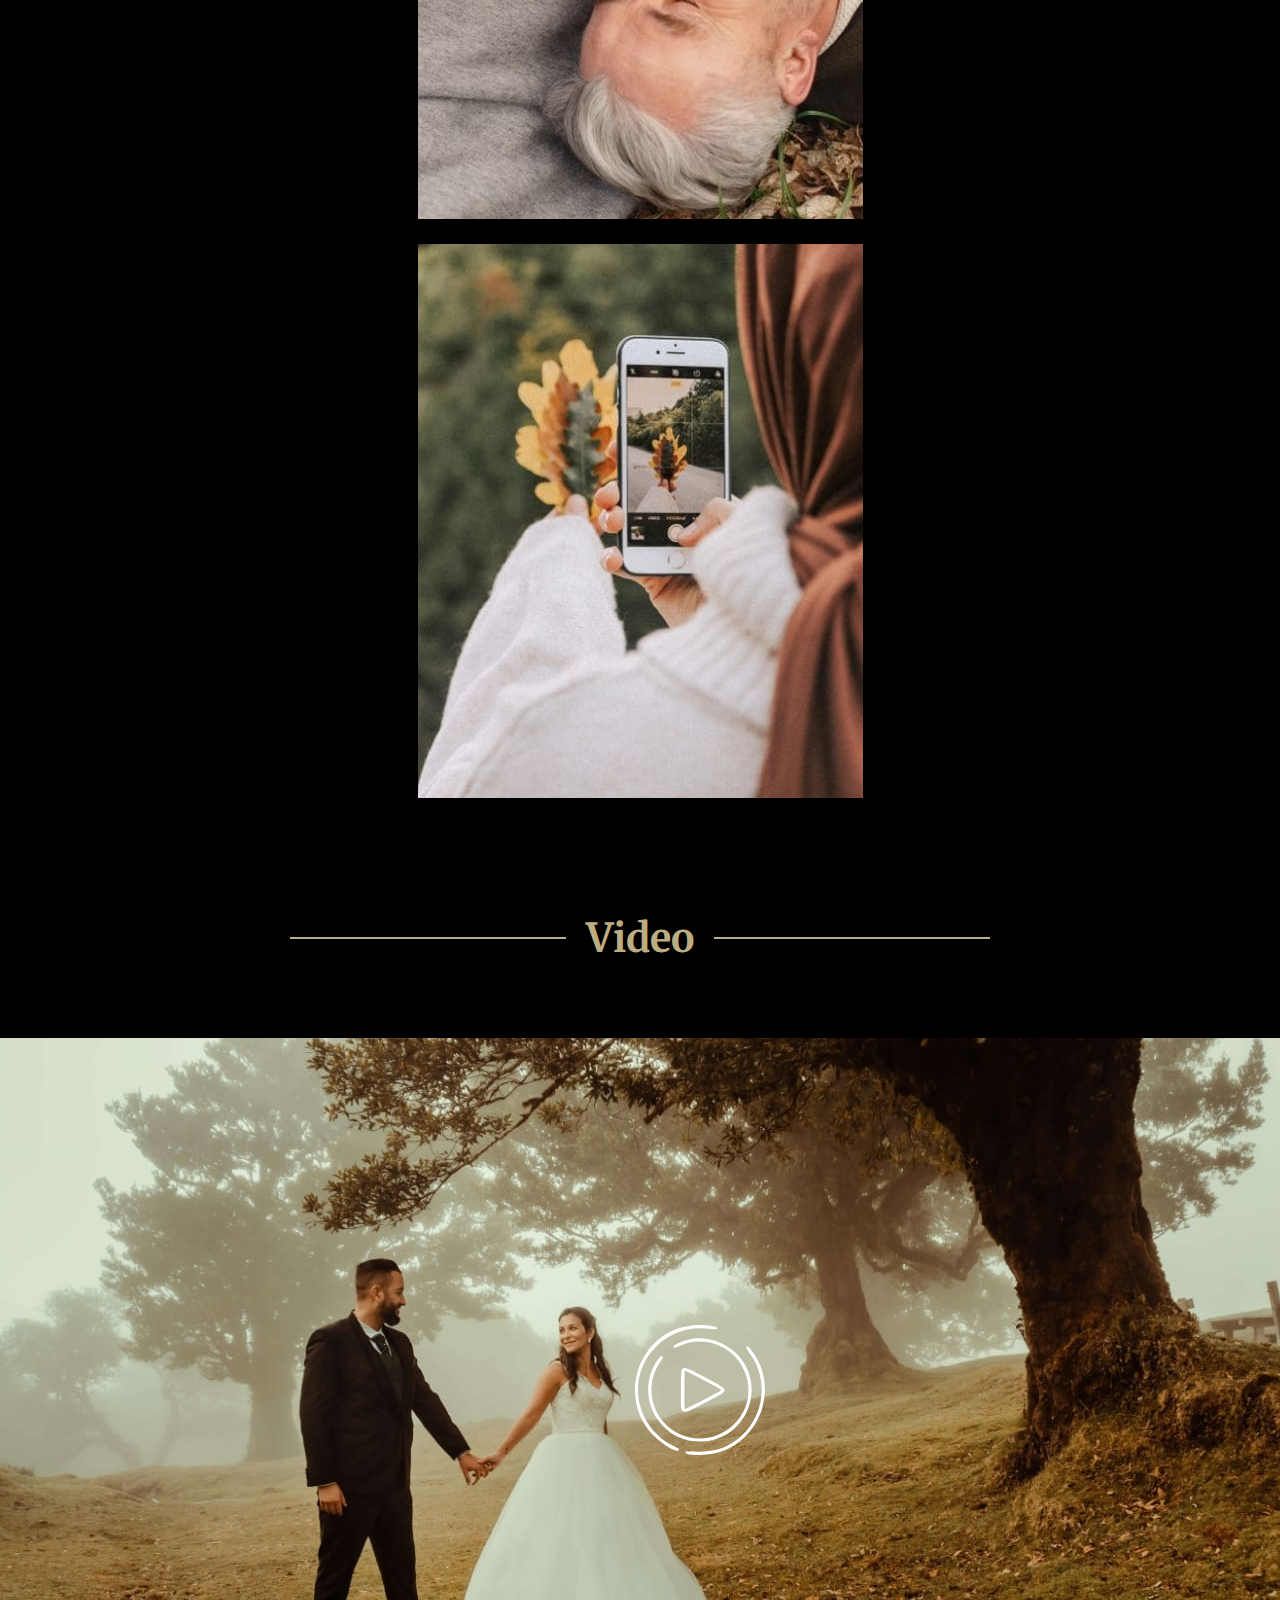
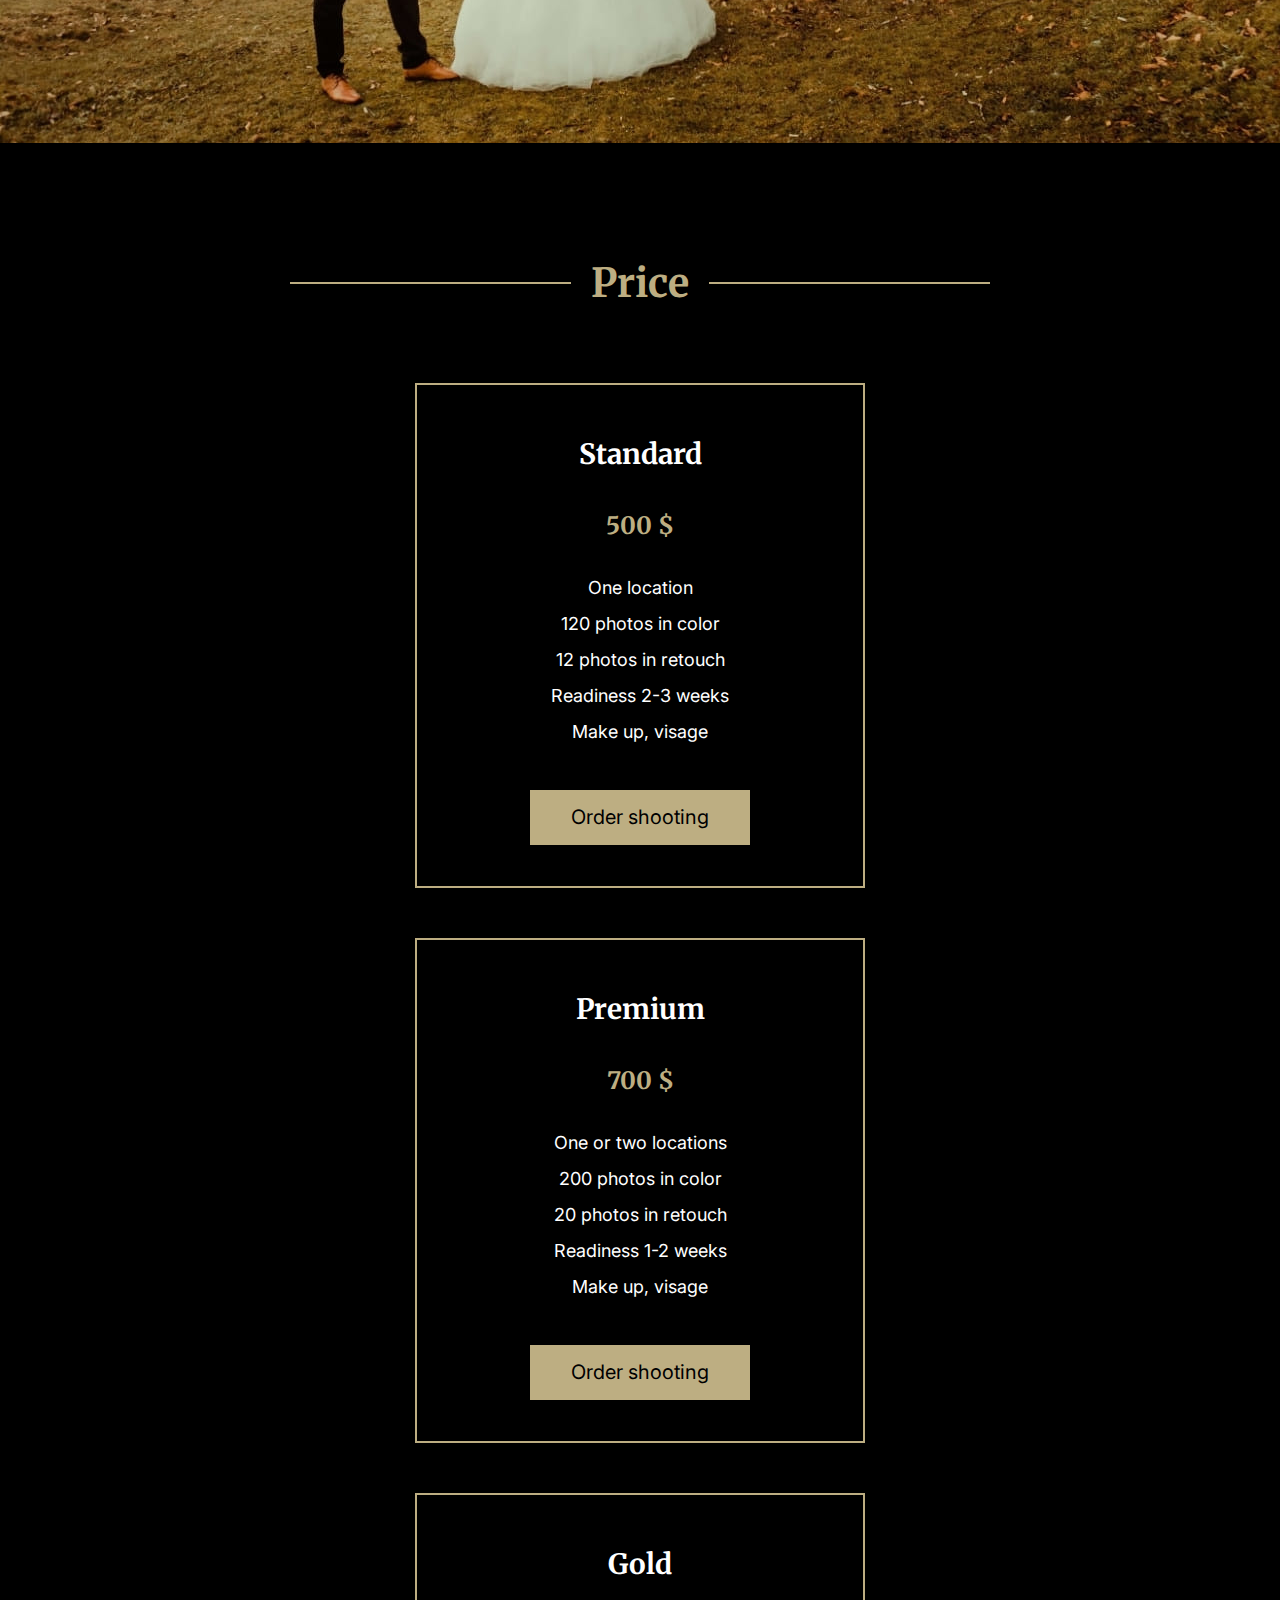
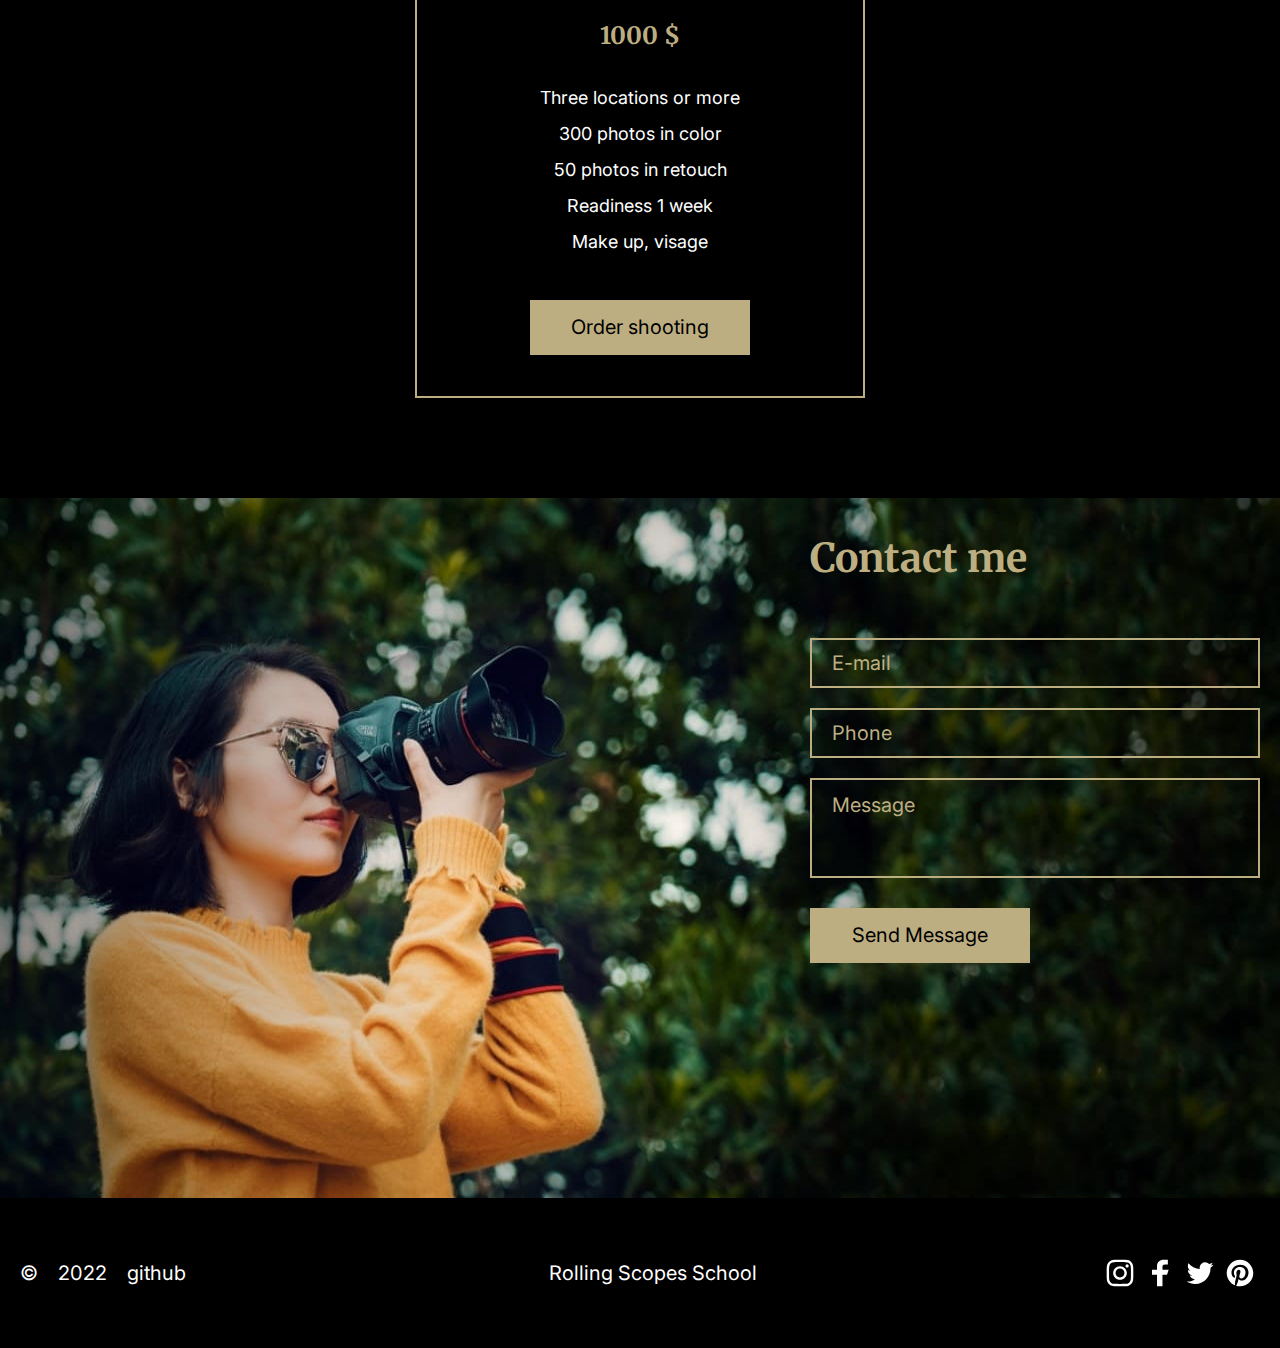
==== commit 670b69d7: "fix:  fix wrapper" ====
--- a/portfolio/index.html
+++ b/portfolio/index.html
@@ -15,12 +15,18 @@
           <a href="#!" class="logo"></a>
           <nav class="nav">
             <ul class="nav__list">
-              <li class="nav__item"><a href="#Skills" class="nav__link">Skills</a></li>
+              <li class="nav__item">
+                <a href="#Skills" class="nav__link">Skills</a>
+              </li>
               <li class="nav__item">
                 <a href="#Portfolio" class="nav__link">Portfolio</a>
               </li>
-              <li class="nav__item"><a href="#Video" class="nav__link">Video</a></li>
-              <li class="nav__item"><a href="#Price" class="nav__link">Price</a></li>
+              <li class="nav__item">
+                <a href="#Video" class="nav__link">Video</a>
+              </li>
+              <li class="nav__item">
+                <a href="#Price" class="nav__link">Price</a>
+              </li>
               <li class="nav__item">
                 <a href="#Contacts" class="nav__link">Contacts</a>
               </li>
@@ -79,151 +85,207 @@
               <div class="skills-list__item">
                 <div class="skills-list__title">Audio</div>
                 <div class="skills-list__subtitle">
-                  I strive to make photography surpass reality
+                  Professional sounds recording for video, advertising, portfolio
                 </div>
               </div>
             </div>
           </div>
         </section>
         <!-- Skills end -->
-       <!-- Portfolio start -->
+        <!-- Portfolio start -->
         <section class="portfolio" id="Portfolio">
           <div class="portfolio__wrapper">
             <div class="section-title portfolio-title">
               <h2>Portfolio</h2>
             </div>
-<div class="season-block">
-  <button class="button-transparent">Winter</button>
-  <button class="button-transparent">Spring</button>
-  <button class="button-transparent">Summer</button>
-  <button class="">Autumn</button>
-</div>
-
-<div class="examples">
-  <img src="./assets/img/exampl- (5).png" alt="couple" class="examples__item">
-  <img src="./assets/img/exampl- (6).png" alt="tree" class="examples__item">
-  <img src="./assets/img/exampl- (1).png" alt="child" class="examples__item">
-  <img src="./assets/img/exampl- (2).png" alt="forest" class="examples__item">
-  <img src="./assets/img/exampl- (3).png" alt="couple2" class="examples__item">
-  <img src="./assets/img/exampl- (4).png" alt="photographer" class="examples__item">
-</div>
-                   <!-- Portfolio end -->
- <!-- Video start -->
- <section class="video" id="Video">
-  <div class="video__wrapper">
-    <div class="section-title">
-      <h2>Video</h2>
-    </div>
-    <div class="video-player">
-      <button class="video-player__button"></button>
-    </div>
-    </div>
-    </section>
- <!-- Video end -->
-
-  <!-- Price start -->
-  <section class="price" id="Price">
-    <div class="price__wrapper">
-      <div class="section-title">
-        <h2>Price</h2>
-      </div>
-<div class="price-block">
-  <div class="price-block__item">
-    <div class="price-block__title">Standard</div>
-    <div class="price-block__cost">500 $</div>
-    <ul class="price-block__list">
-<li class="price-block__option">One location</li>
-<li class="price-block__option">120 photos in color</li>
-<li class="price-block__option">12 photos in retouch</li>
-<li class="price-block__option">Readiness 2-3 weeks</li>
-<li class="price-block__option">Make up, visage</li>
-
-    </ul>
-    <button class="price-block__button">Order shooting</button>
-  </div>
-  <div class="price-block__item">
-    <div class="price-block__title">Premium</div>
-    <div class="price-block__cost">700 $</div>
-    <ul class="price-block__list">
-      <li class="price-block__option">One or two locations</li>
-      <li class="price-block__option">200 photos in color</li>
-      <li class="price-block__option">20 photos in retouch</li>
-      <li class="price-block__option">Readiness 1-2 weeks</li>
-      <li class="price-block__option">Make up, visage</li>
-
-          </ul>
-    <button class="price-block__button">Order shooting</button>
-  </div>
-  <div class="price-block__item">
-    <div class="price-block__title">Gold</div>
-    <div class="price-block__cost">1000 $</div>
-    <ul class="price-block__list">
-      <li class="price-block__option">Three locations or more</li>
-      <li class="price-block__option">300 photos in color</li>
-      <li class="price-block__option">50 photos in retouch</li>
-      <li class="price-block__option">Readiness 1 week</li>
-      <li class="price-block__option">Make up, visage</li>
-
-          </ul>
-    <button class="price-block__button">Order shooting</button>
-  </div>
-</div>
-      </div>
-      </section>
-   <!-- Price end -->
-
-
-     <!-- Contact start -->
-  <section class="contact" id="Contacts">
-    <div class="contact__wrapper">
-      <div class="contact__block">
-        <h2 class="contact__title">Contact me</h2>
-
-        <input type="text" name="email" id="" placeholder="E-mail" class="contact__input">
-        <input type="tel" name="phone" id="" placeholder="Phone" class="contact__input">
-        <textarea name="" id="" cols="30" rows="10" class="contact__textarea" placeholder="Message" ></textarea>
-      <button type="submit">Send Message</button>
-      </div>
-
-      </section>
-   <!-- Contact end -->
+            <div class="season-block">
+              <button class="button-transparent">Winter</button>
+              <button class="button-transparent">Spring</button>
+              <button class="button-transparent">Summer</button>
+              <button class="">Autumn</button>
+            </div>
+
+            <div class="examples">
+              <img
+                src="./assets/img/exampl_5.png"
+                alt="couple"
+                class="examples__item"
+              />
+              <img
+                src="./assets/img/exampl_6.png"
+                alt="tree"
+                class="examples__item"
+              />
+              <img
+                src="./assets/img/exampl_1.png"
+                alt="child"
+                class="examples__item"
+              />
+              <img
+                src="./assets/img/exampl_2.png"
+                alt="forest"
+                class="examples__item"
+              />
+              <img
+                src="./assets/img/exampl_3.png"
+                alt="couple2"
+                class="examples__item"
+              />
+              <img
+                src="./assets/img/exampl_4.png"
+                alt="photographer"
+                class="examples__item"
+              />
+            </div>
+          </div>
+        </section>
+        <!-- Portfolio end -->
+        <!-- Video start -->
+        <section class="video" id="Video">
+          <div class="video__wrapper">
+            <div class="section-title">
+              <h2>Video</h2>
+            </div>
+            <div class="video-player">
+              <button class="video-player__button"></button>
+            </div>
+          </div>
+        </section>
+        <!-- Video end -->
+
+        <!-- Price start -->
+        <section class="price" id="Price">
+          <div class="price__wrapper">
+            <div class="section-title">
+              <h2>Price</h2>
+            </div>
+            <div class="price-block">
+              <div class="price-block__item">
+                <div class="price-block__title">Standard</div>
+                <div class="price-block__cost">500 $</div>
+                <ul class="price-block__list">
+                  <li class="price-block__option">One location</li>
+                  <li class="price-block__option">120 photos in color</li>
+                  <li class="price-block__option">12 photos in retouch</li>
+                  <li class="price-block__option">Readiness 2-3 weeks</li>
+                  <li class="price-block__option">Make up, visage</li>
+                </ul>
+                <button class="price-block__button">Order shooting</button>
+              </div>
+              <div class="price-block__item">
+                <div class="price-block__title">Premium</div>
+                <div class="price-block__cost">700 $</div>
+                <ul class="price-block__list">
+                  <li class="price-block__option">One or two locations</li>
+                  <li class="price-block__option">200 photos in color</li>
+                  <li class="price-block__option">20 photos in retouch</li>
+                  <li class="price-block__option">Readiness 1-2 weeks</li>
+                  <li class="price-block__option">Make up, visage</li>
+                </ul>
+                <button class="price-block__button">Order shooting</button>
+              </div>
+              <div class="price-block__item">
+                <div class="price-block__title">Gold</div>
+                <div class="price-block__cost">1000 $</div>
+                <ul class="price-block__list">
+                  <li class="price-block__option">Three locations or more</li>
+                  <li class="price-block__option">300 photos in color</li>
+                  <li class="price-block__option">50 photos in retouch</li>
+                  <li class="price-block__option">Readiness 1 week</li>
+                  <li class="price-block__option">Make up, visage</li>
+                </ul>
+                <button class="price-block__button">Order shooting</button>
+              </div>
+            </div>
+          </div>
+        </section>
+        <!-- Price end -->
+
+        <!-- Contact start -->
+        <section class="contact" id="Contacts">
+          <div class="contact__wrapper">
+            <div class="contact__block">
+              <h2 class="contact__title">Contact me</h2>
+
+              <input
+                type="text"
+                name="email"
+                id="email"
+                placeholder="E-mail"
+                class="contact__input"
+              />
+              <input
+                type="tel"
+                name="phone"
+                id="phone"
+                placeholder="Phone"
+                class="contact__input"
+              />
+              <textarea
+                name="message"
+                id="message"
+                cols="30"
+                rows="10"
+                class="contact__textarea"
+                placeholder="Message"
+              ></textarea>
+              <button type="submit">Send Message</button>
+            </div>
+          </div>
+        </section>
+        <!-- Contact end -->
       </div>
     </main>
     <!-- Main end -->
-<!-- Footer start -->
-<footer class="footer">
-<div class="wrapper">
-  <div class="footer__wrapper">
-
-
-
-<ul class="footer__list">
-  <li>©</li>
-  <li>2022</li>
-  <li><a href="https://github.com/ReakZ/" class="footer__link">github</a></li>
-</ul>
-<a href="https://rs.school/js-stage0/" class="footer__rs">Rolling Scopes School</a>
-
-<ul class="socials">
-  <li class="socials__item">
-    <a href="https://www.instagram.com/" class="socials__link social-instagram"></a>
-  </li>
-
-  <li class="socials__item">
-    <a href="https://facebook.com/" class="socials__link social-facebook"></a>
-  </li>
-
-  <li class="socials__item">
-    <a href="https://twitter.com/" class="socials__link social-twitter"></a>
-  </li>
-
-  <li class="socials__item">
-    <a href="https://www.pinterest.ru/" class="socials__link social-pinterest"></a>
-  </li>
-</ul>
-  </div>
-</div>
-</footer>
-<!-- Footer end -->
+    <!-- Footer start -->
+    <footer class="footer">
+      <div class="wrapper">
+        <div class="footer__wrapper">
+          <ul class="footer__list">
+            <li>©</li>
+            <li>2022</li>
+            <li>
+              <a href="https://github.com/ReakZ/" class="footer__link"
+                >github</a
+              >
+            </li>
+          </ul>
+          <a href="https://rs.school/js-stage0/" class="footer__rs"
+            >Rolling Scopes School</a
+          >
+
+          <ul class="socials">
+            <li class="socials__item">
+              <a
+                href="https://www.instagram.com/"
+                class="socials__link social-instagram"
+              ></a>
+            </li>
+
+            <li class="socials__item">
+              <a
+                href="https://facebook.com/"
+                class="socials__link social-facebook"
+              ></a>
+            </li>
+
+            <li class="socials__item">
+              <a
+                href="https://twitter.com/"
+                class="socials__link social-twitter"
+              ></a>
+            </li>
+
+            <li class="socials__item">
+              <a
+                href="https://www.pinterest.ru/"
+                class="socials__link social-pinterest"
+              ></a>
+            </li>
+          </ul>
+        </div>
+      </div>
+    </footer>
+    <!-- Footer end -->
   </body>
 </html>
--- a/portfolio/style.css
+++ b/portfolio/style.css
@@ -90,7 +90,6 @@
 .wrapper {
   max-width: 1440px;
   margin: 0 auto;
-  padding: 0 20px;
 }
 
 .section-title {
@@ -185,15 +184,20 @@
   background-position: center -90px;
   background-repeat: no-repeat;
   padding: 160px 80px;
+  height: 820px;
 }
 
 .hero__text {
-  width: 400px;
+  width: 550px;
   margin: 10px 0 25px;
 }
 
+.skills {
+  margin-top: 100px;
+}
+
 .skills__wrapper {
-  padding: 100px 0;
+  padding: 0 20px;
 }
 
 .skills-list {
@@ -262,6 +266,14 @@
   line-height: 36px;
 }
 
+.portfolio {
+  margin-top: 100px;
+}
+
+.portfolio__wrapper {
+  padding: 0 20px;
+}
+
 .season-block {
   display: -webkit-box;
   display: -ms-flexbox;
@@ -302,7 +314,7 @@
   display: flex;
   -ms-flex-wrap: wrap;
       flex-wrap: wrap;
-  gap: 5px;
+  gap: 25px;
   margin: 60px auto 0;
 }
 
@@ -312,7 +324,7 @@
 
 .video-player {
   margin: 60px auto 0;
-  width: 100%;
+  width: 1400px;
   height: 705px;
   background-image: url("./assets/img/video-player.png");
   background-position: center;
@@ -359,6 +371,7 @@
   -webkit-box-pack: justify;
       -ms-flex-pack: justify;
           justify-content: space-between;
+  gap: 25px;
 }
 
 .price-block__item {
@@ -449,6 +462,9 @@
   -webkit-box-direction: normal;
       -ms-flex-direction: column;
           flex-direction: column;
+  -webkit-box-align: start;
+      -ms-flex-align: start;
+          align-items: flex-start;
 }
 
 .contact__title {
@@ -462,7 +478,8 @@
   color: #bdae82;
   background-color: transparent;
   width: auto;
-  margin-bottom: 40px;
+  margin: 0 0 40px 0;
+  padding: 0;
 }
 
 .contact__input {
@@ -506,7 +523,7 @@
   width: 450px;
   height: 100px;
   border: 2px solid #bdae82;
-  margin-bottom: 20px;
+  margin-bottom: 30px;
   background-color: transparent;
   padding: 5px 20px;
   font-family: "Inter", sans-serif;
@@ -541,7 +558,7 @@
 }
 
 .footer__wrapper {
-  min-height: 140px;
+  min-height: 150px;
   height: 100%;
   display: -webkit-box;
   display: -ms-flexbox;
@@ -552,6 +569,7 @@
   -webkit-box-align: center;
       -ms-flex-align: center;
           align-items: center;
+  padding: 0 20px;
 }
 
 .footer__list {
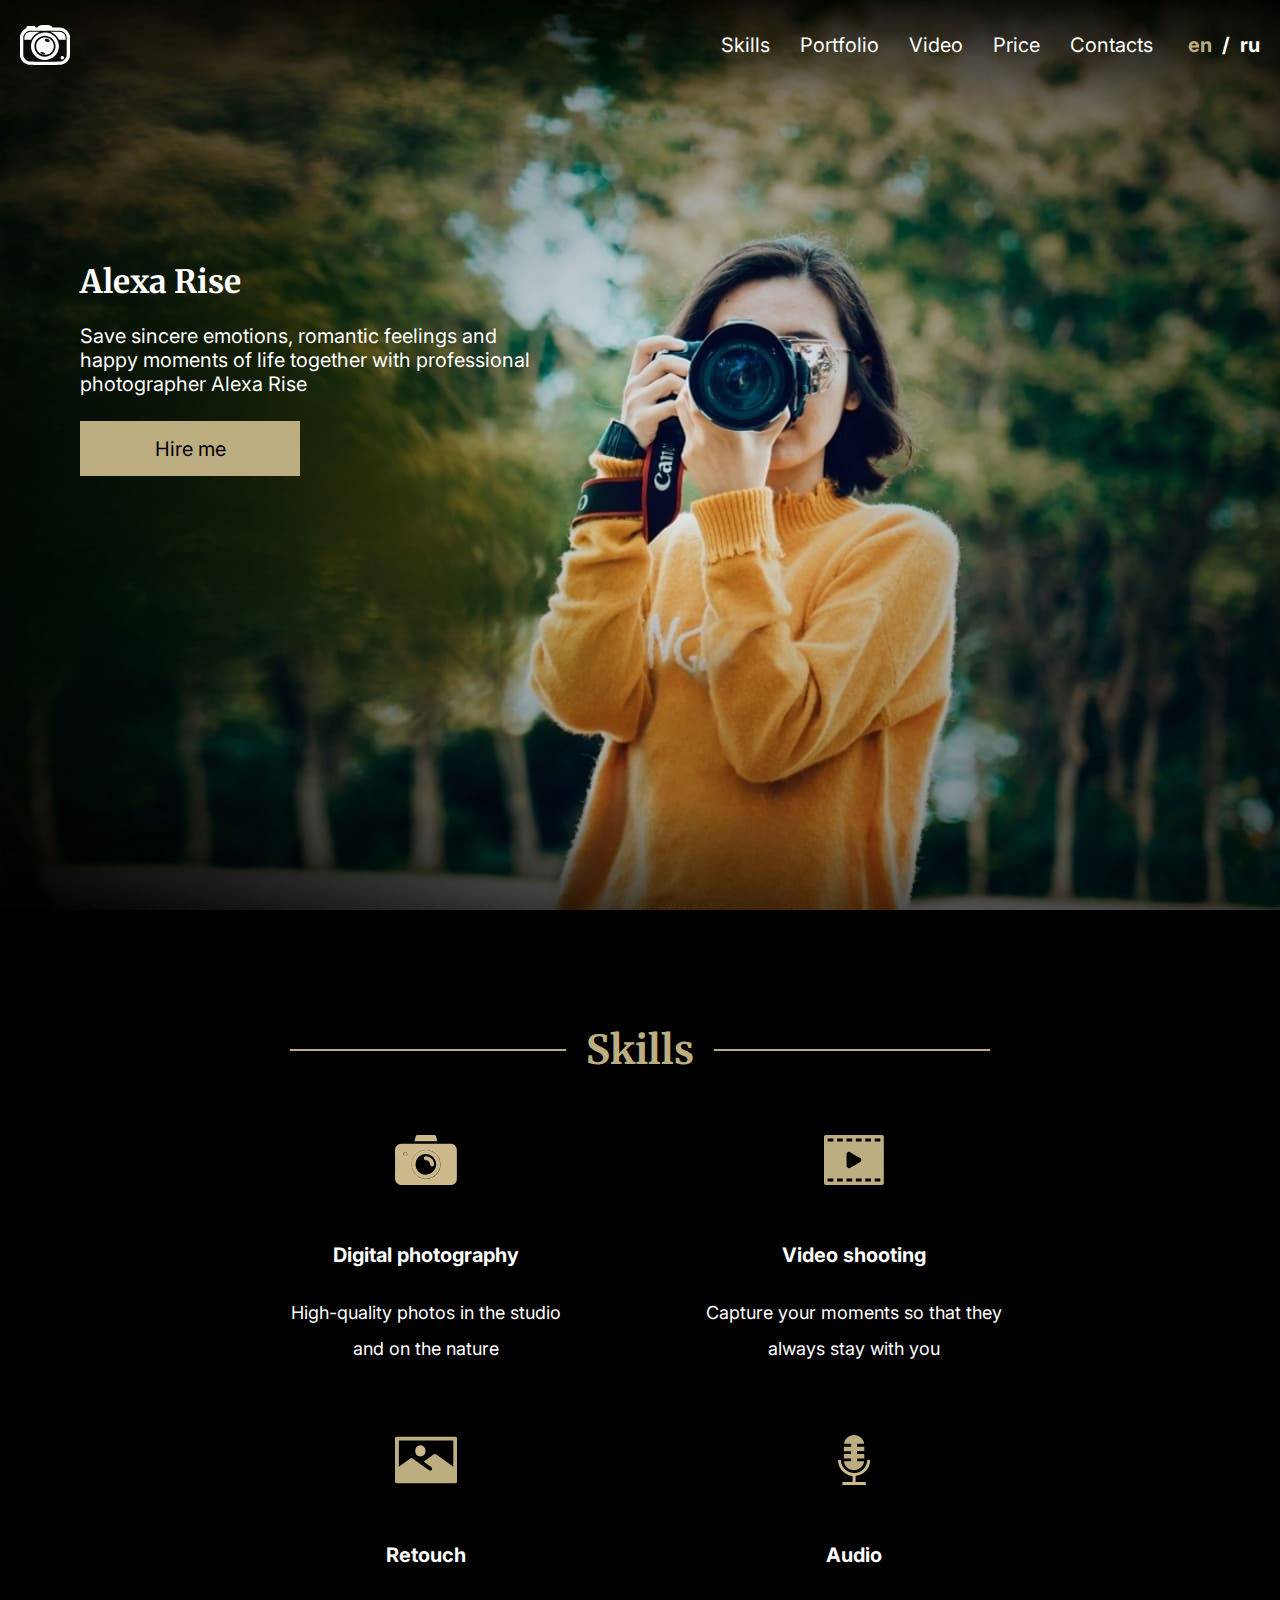
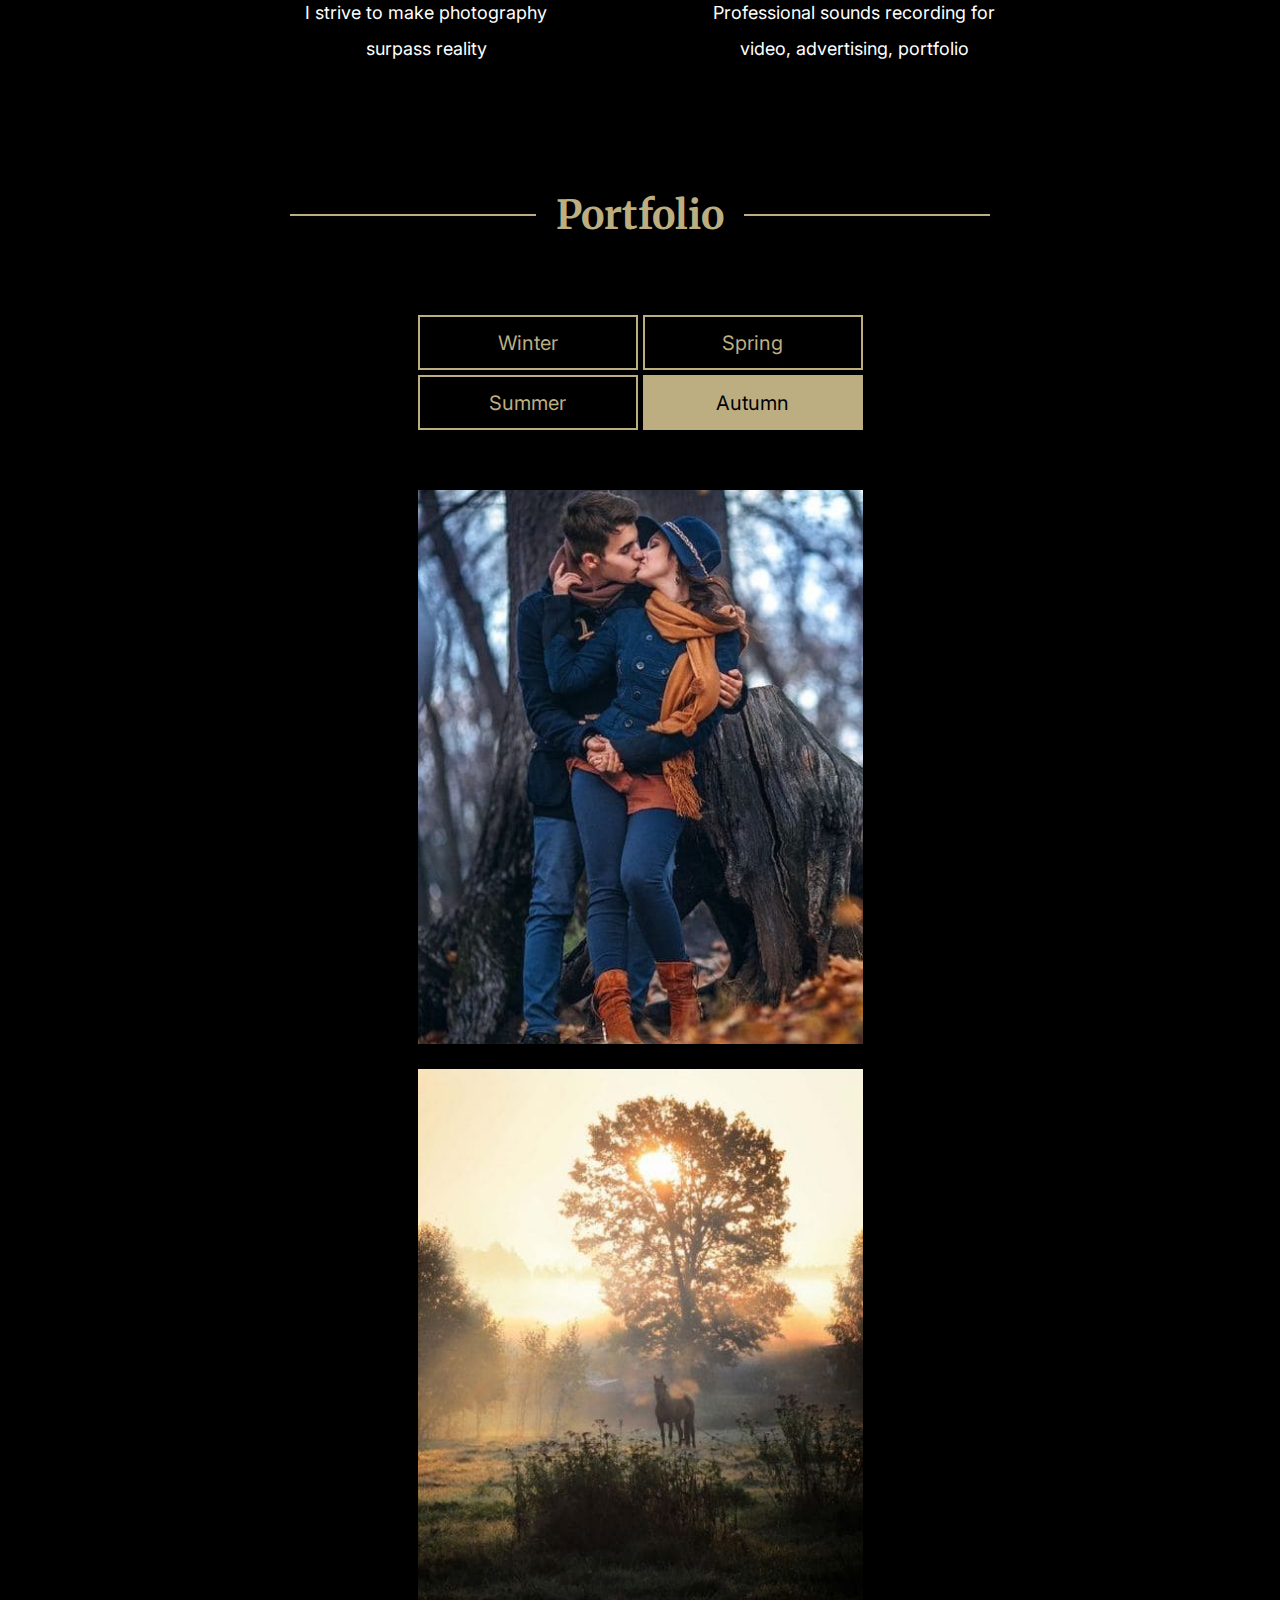
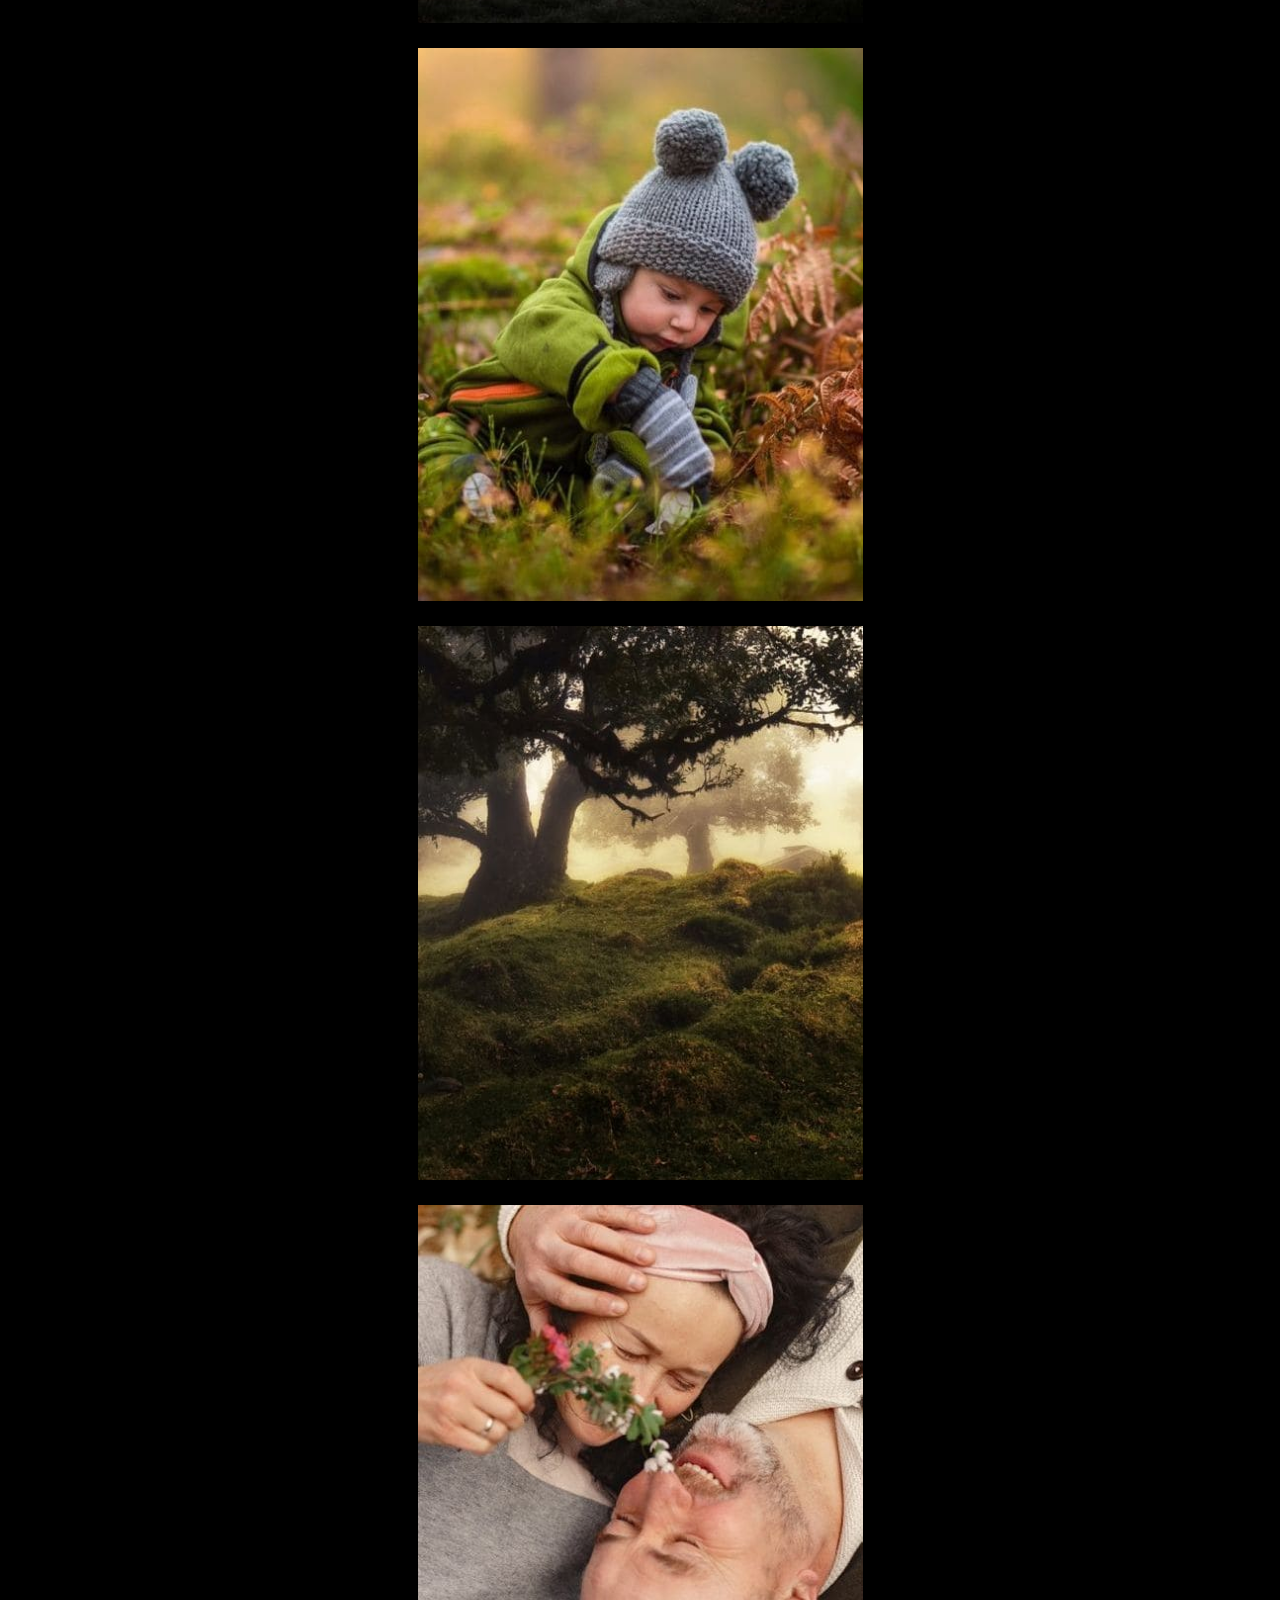
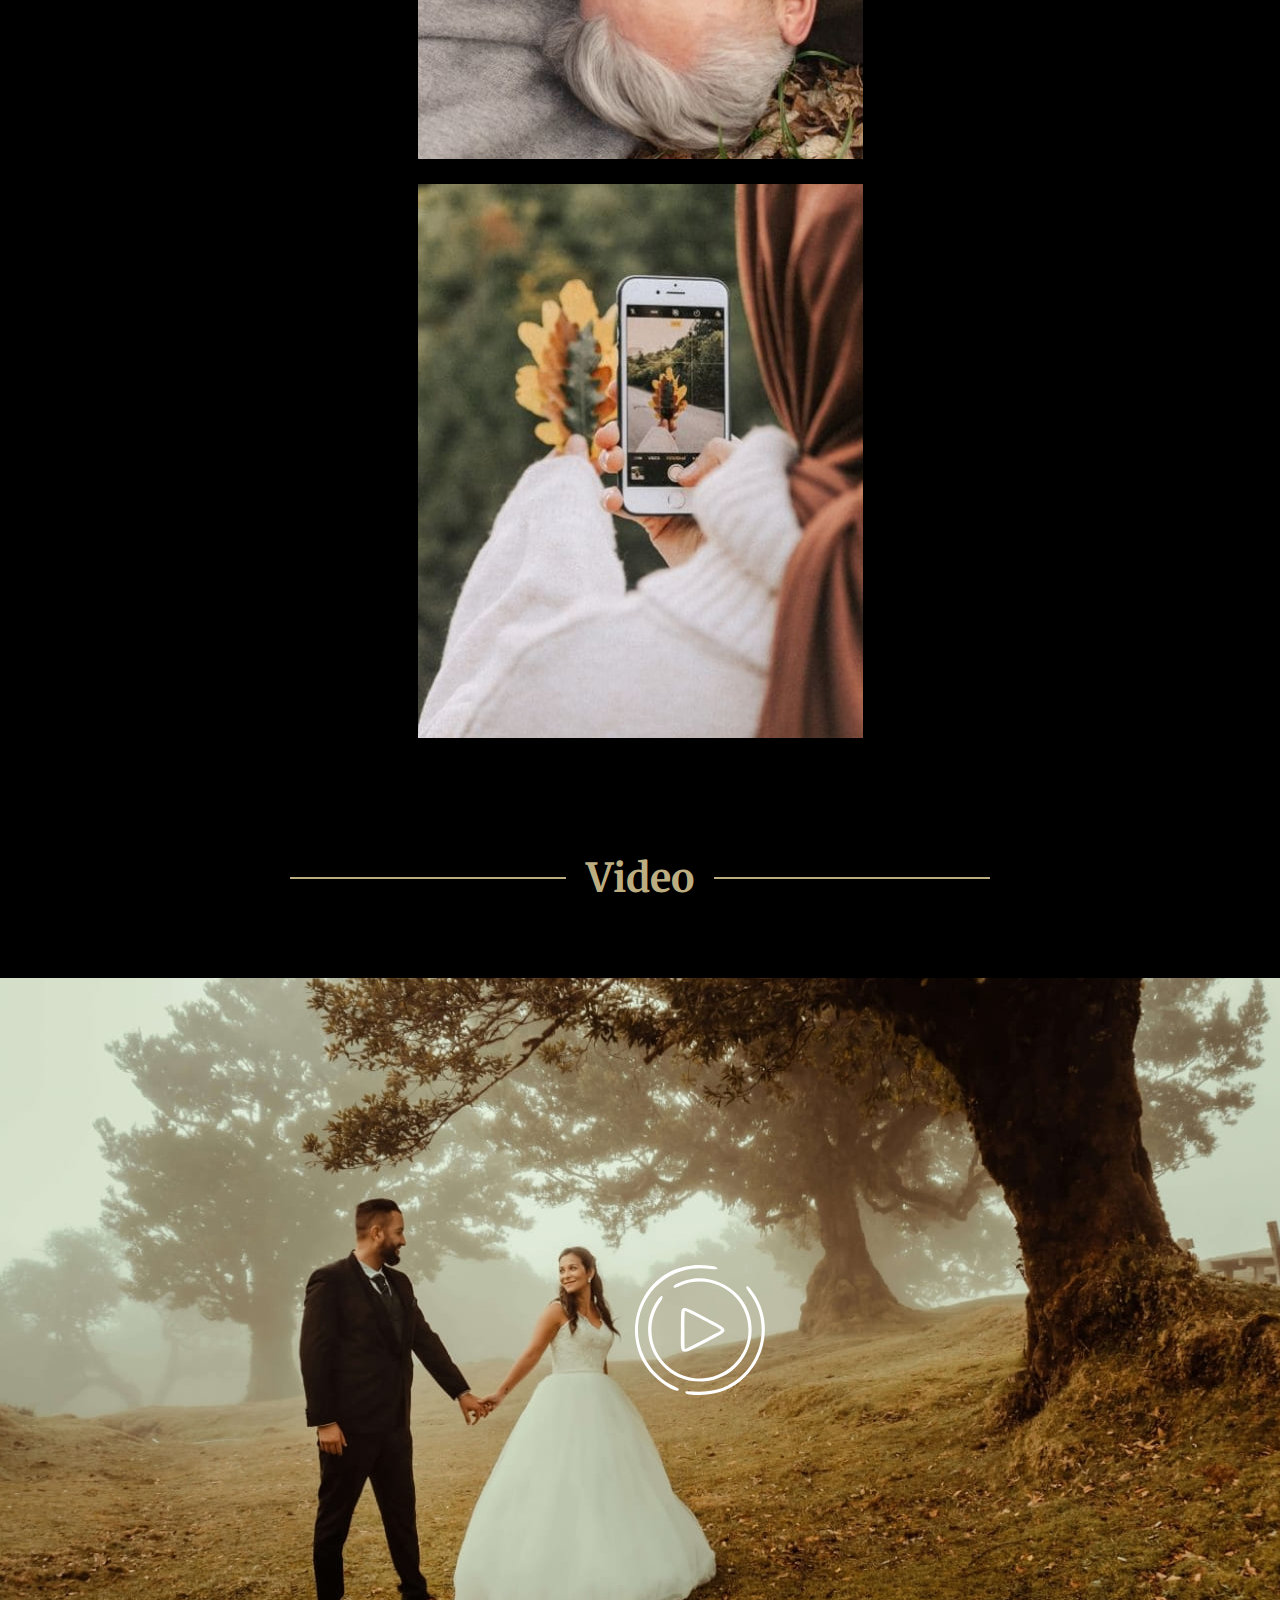
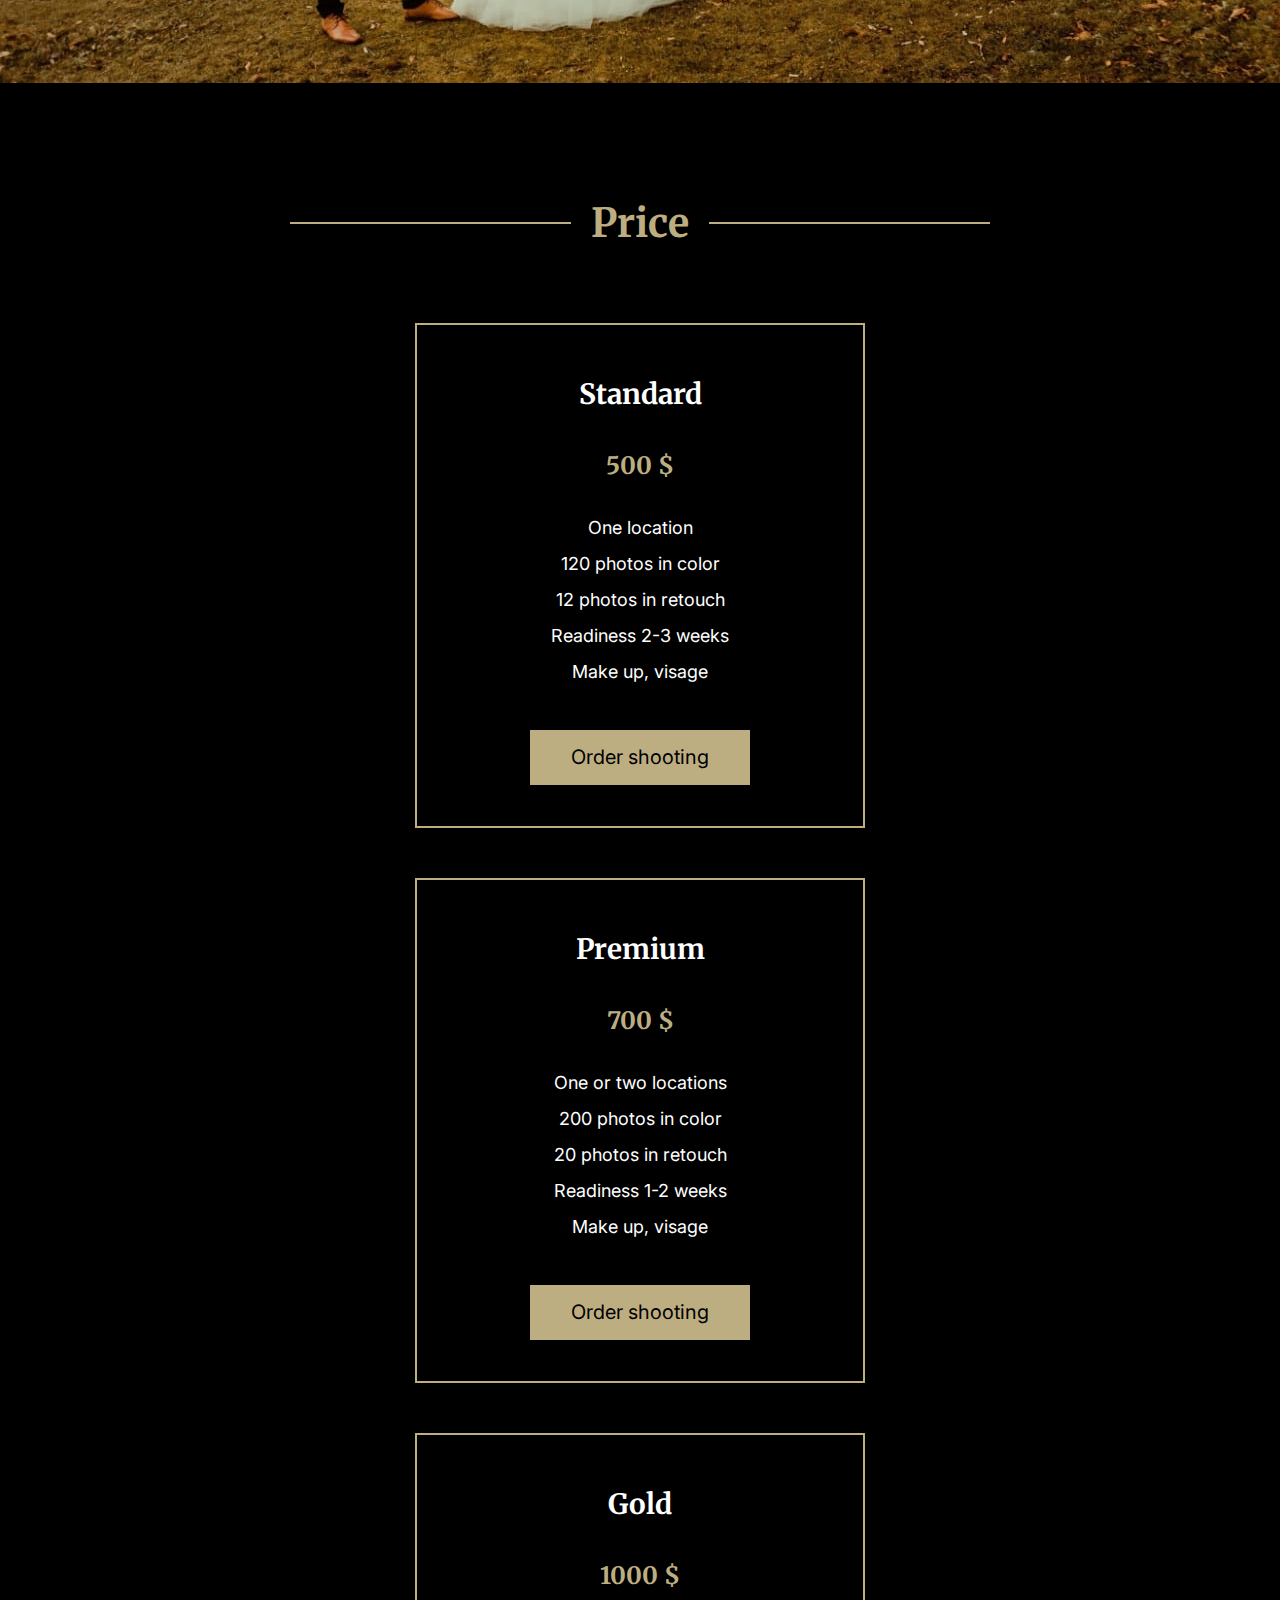
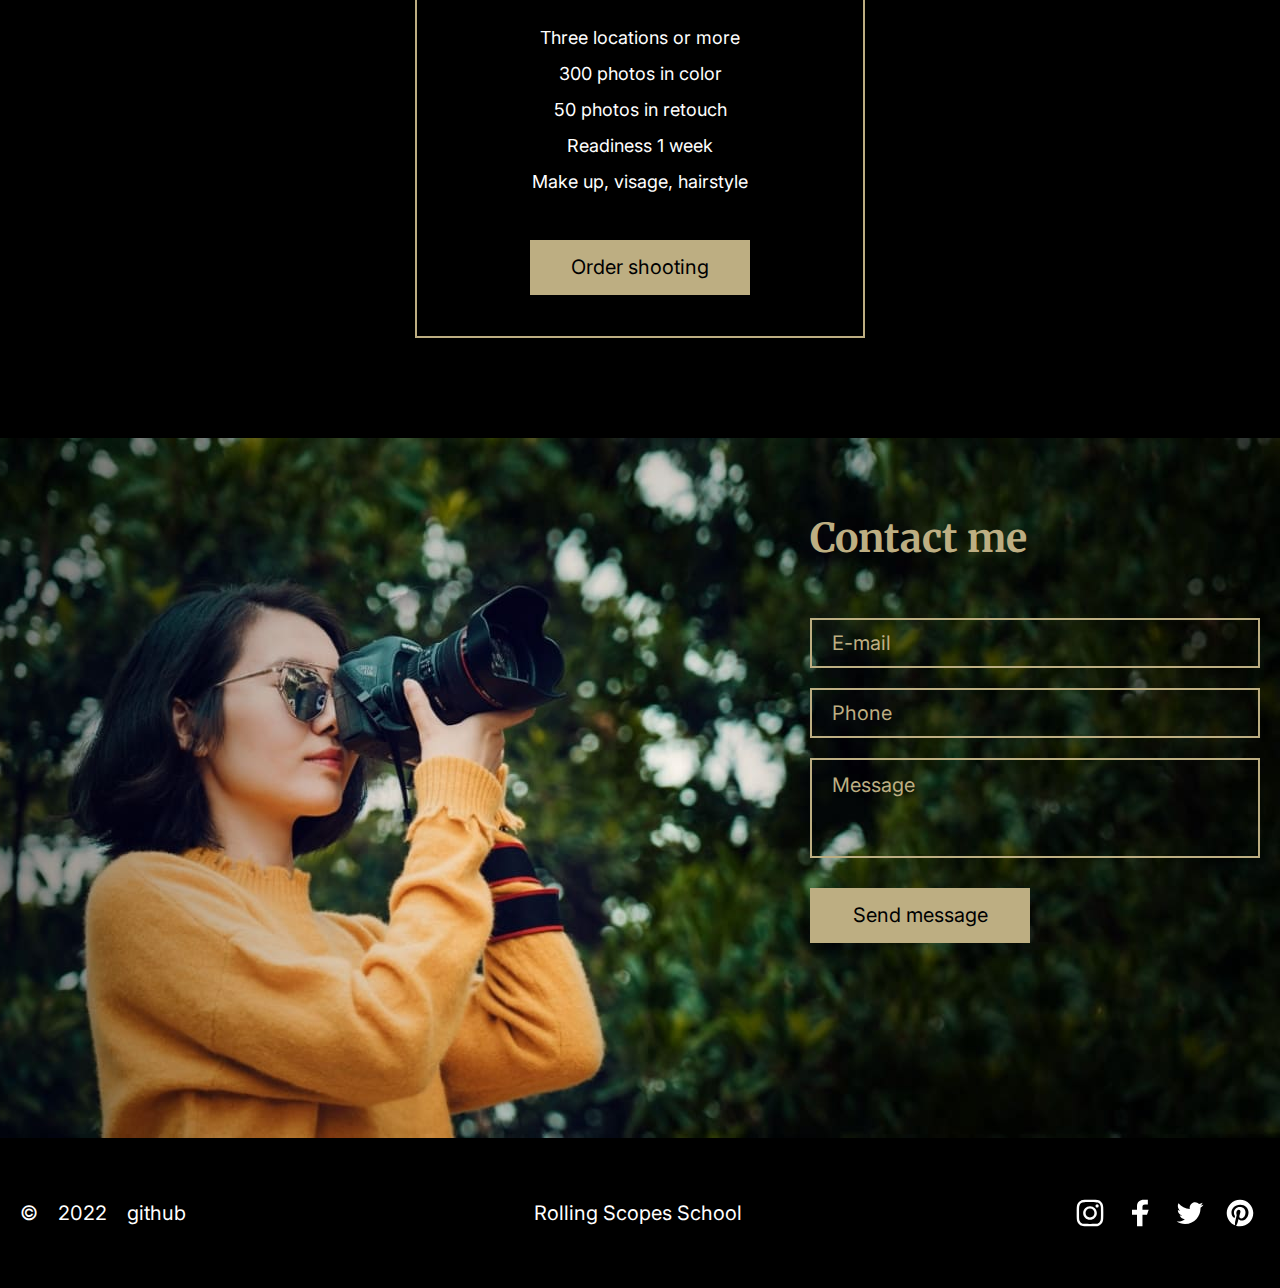
==== commit ed2c955e: "fix: change favicon" ====
--- a/portfolio/index.html
+++ b/portfolio/index.html
@@ -6,6 +6,7 @@
     <meta name="viewport" content="width=device-width, initial-scale=1.0" />
     <title>Portfolio</title>
     <link rel="stylesheet" href="style.css" />
+    <link rel="shortcut icon" href="./assets/favicon.ico" type="image/x-icon">
   </head>
   <body>
     <!-- Header start -->
@@ -52,7 +53,7 @@
               Save sincere emotions, romantic feelings and happy moments of life
               together with professional photographer Alexa Rise
             </p>
-            <button class="hero__button">Hire Me</button>
+            <button class="hero__button">Hire me</button>
           </div>
         </section>
         <!-- Hero end -->
@@ -107,32 +108,32 @@
 
             <div class="examples">
               <img
-                src="./assets/img/exampl_5.png"
+                src="./assets/img/exampl_5.jpg"
                 alt="couple"
                 class="examples__item"
               />
               <img
-                src="./assets/img/exampl_6.png"
+                src="./assets/img/exampl_6.jpg"
                 alt="tree"
                 class="examples__item"
               />
               <img
-                src="./assets/img/exampl_1.png"
+                src="./assets/img/exampl_1.jpg"
                 alt="child"
                 class="examples__item"
               />
               <img
-                src="./assets/img/exampl_2.png"
+                src="./assets/img/exampl_2.jpg"
                 alt="forest"
                 class="examples__item"
               />
               <img
-                src="./assets/img/exampl_3.png"
+                src="./assets/img/exampl_3.jpg"
                 alt="couple2"
                 class="examples__item"
               />
               <img
-                src="./assets/img/exampl_4.png"
+                src="./assets/img/exampl_4.jpg"
                 alt="photographer"
                 class="examples__item"
               />
@@ -192,7 +193,7 @@
                   <li class="price-block__option">300 photos in color</li>
                   <li class="price-block__option">50 photos in retouch</li>
                   <li class="price-block__option">Readiness 1 week</li>
-                  <li class="price-block__option">Make up, visage</li>
+                  <li class="price-block__option">Make up, visage, hairstyle</li>
                 </ul>
                 <button class="price-block__button">Order shooting</button>
               </div>
@@ -229,7 +230,7 @@
                 class="contact__textarea"
                 placeholder="Message"
               ></textarea>
-              <button type="submit">Send Message</button>
+              <button type="submit">Send message</button>
             </div>
           </div>
         </section>
--- a/portfolio/style.css
+++ b/portfolio/style.css
@@ -30,6 +30,13 @@
           justify-content: space-between;
 }
 
+@media (max-width: 1440px) {
+  body {
+    font-size: 20px;
+    line-height: 24px;
+  }
+}
+
 img {
   max-width: 100%;
   height: auto;
@@ -43,6 +50,8 @@
 
 a:hover {
   color: #bdae82;
+  -webkit-transition: 0.3s;
+  transition: 0.3s;
 }
 
 ul {
@@ -54,6 +63,13 @@
   font-weight: 700;
   font-size: 60px;
   line-height: 120px;
+}
+
+@media (max-width: 1440px) {
+  h1 {
+    font-size: 32px;
+    line-height: 64px;
+  }
 }
 
 h2 {
@@ -155,7 +171,7 @@
 }
 
 .nav__link {
-  padding: 0 20px;
+  padding: 0 15px;
   line-height: 50px;
   color: #ffffff;
 }
@@ -172,6 +188,9 @@
   -webkit-box-align: center;
       -ms-flex-align: center;
           align-items: center;
+  margin-left: 30px;
+  font-weight: bold;
+  margin-left: 20px;
 }
 
 .white {
@@ -188,7 +207,7 @@
 }
 
 .hero__text {
-  width: 550px;
+  width: 470px;
   margin: 10px 0 25px;
 }
 
@@ -267,7 +286,7 @@
 }
 
 .portfolio {
-  margin-top: 100px;
+  margin-top: 40px;
 }
 
 .portfolio__wrapper {
@@ -326,7 +345,7 @@
   margin: 60px auto 0;
   width: 1400px;
   height: 705px;
-  background-image: url("./assets/img/video-player.png");
+  background-image: url("./assets/img/video-player.jpg");
   background-position: center;
   position: relative;
   display: -webkit-box;
@@ -349,16 +368,20 @@
 }
 
 .video-player__button:hover {
-  -webkit-transform: scale(1.05);
-          transform: scale(1.05);
   -webkit-transition: 0.3s;
   transition: 0.3s;
+  -webkit-filter: invert(26%) sepia(15%) saturate(638%) hue-rotate(7deg) brightness(92%) contrast(87%);
+          filter: invert(26%) sepia(15%) saturate(638%) hue-rotate(7deg) brightness(92%) contrast(87%);
 }
 
 .price {
   padding-top: 100px;
 }
 
+.price__wrapper {
+  padding: 0 20px;
+}
+
 .price-block {
   margin: 60px auto 0;
   display: -webkit-box;
@@ -368,9 +391,6 @@
   -webkit-box-direction: normal;
       -ms-flex-direction: row;
           flex-direction: row;
-  -webkit-box-pack: justify;
-      -ms-flex-pack: justify;
-          justify-content: space-between;
   gap: 25px;
 }
 
@@ -465,6 +485,7 @@
   -webkit-box-align: start;
       -ms-flex-align: start;
           align-items: flex-start;
+  margin: 40px 0 0 0;
 }
 
 .contact__title {
@@ -596,6 +617,7 @@
       -ms-flex-direction: row;
           flex-direction: row;
   list-style: none;
+  gap: 10px;
 }
 
 .socials__link {
@@ -625,7 +647,7 @@
   background: url(./assets/svg/tw.svg) no-repeat center;
 }
 
-@media (max-width: 1439px) {
+@media (max-width: 1440px) {
   .skills-list {
     width: 728px;
     margin: 45px auto 0;
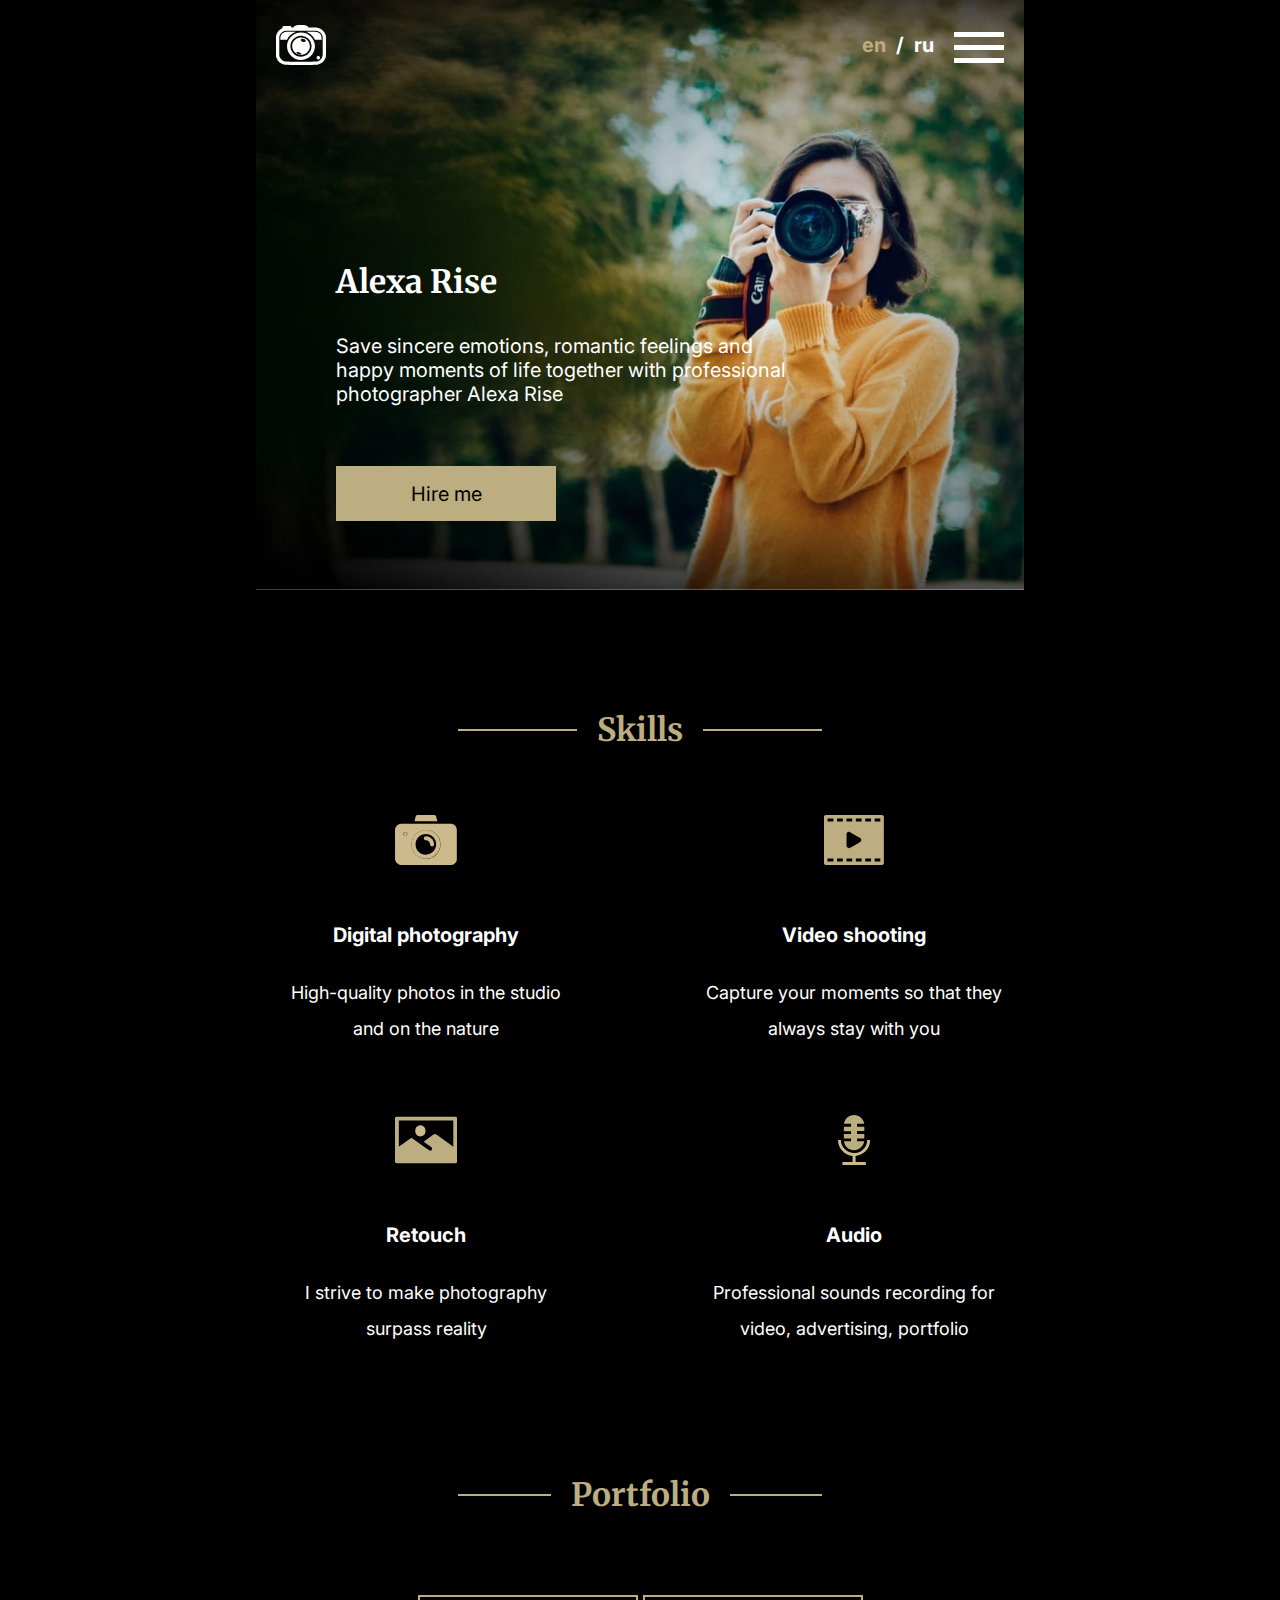
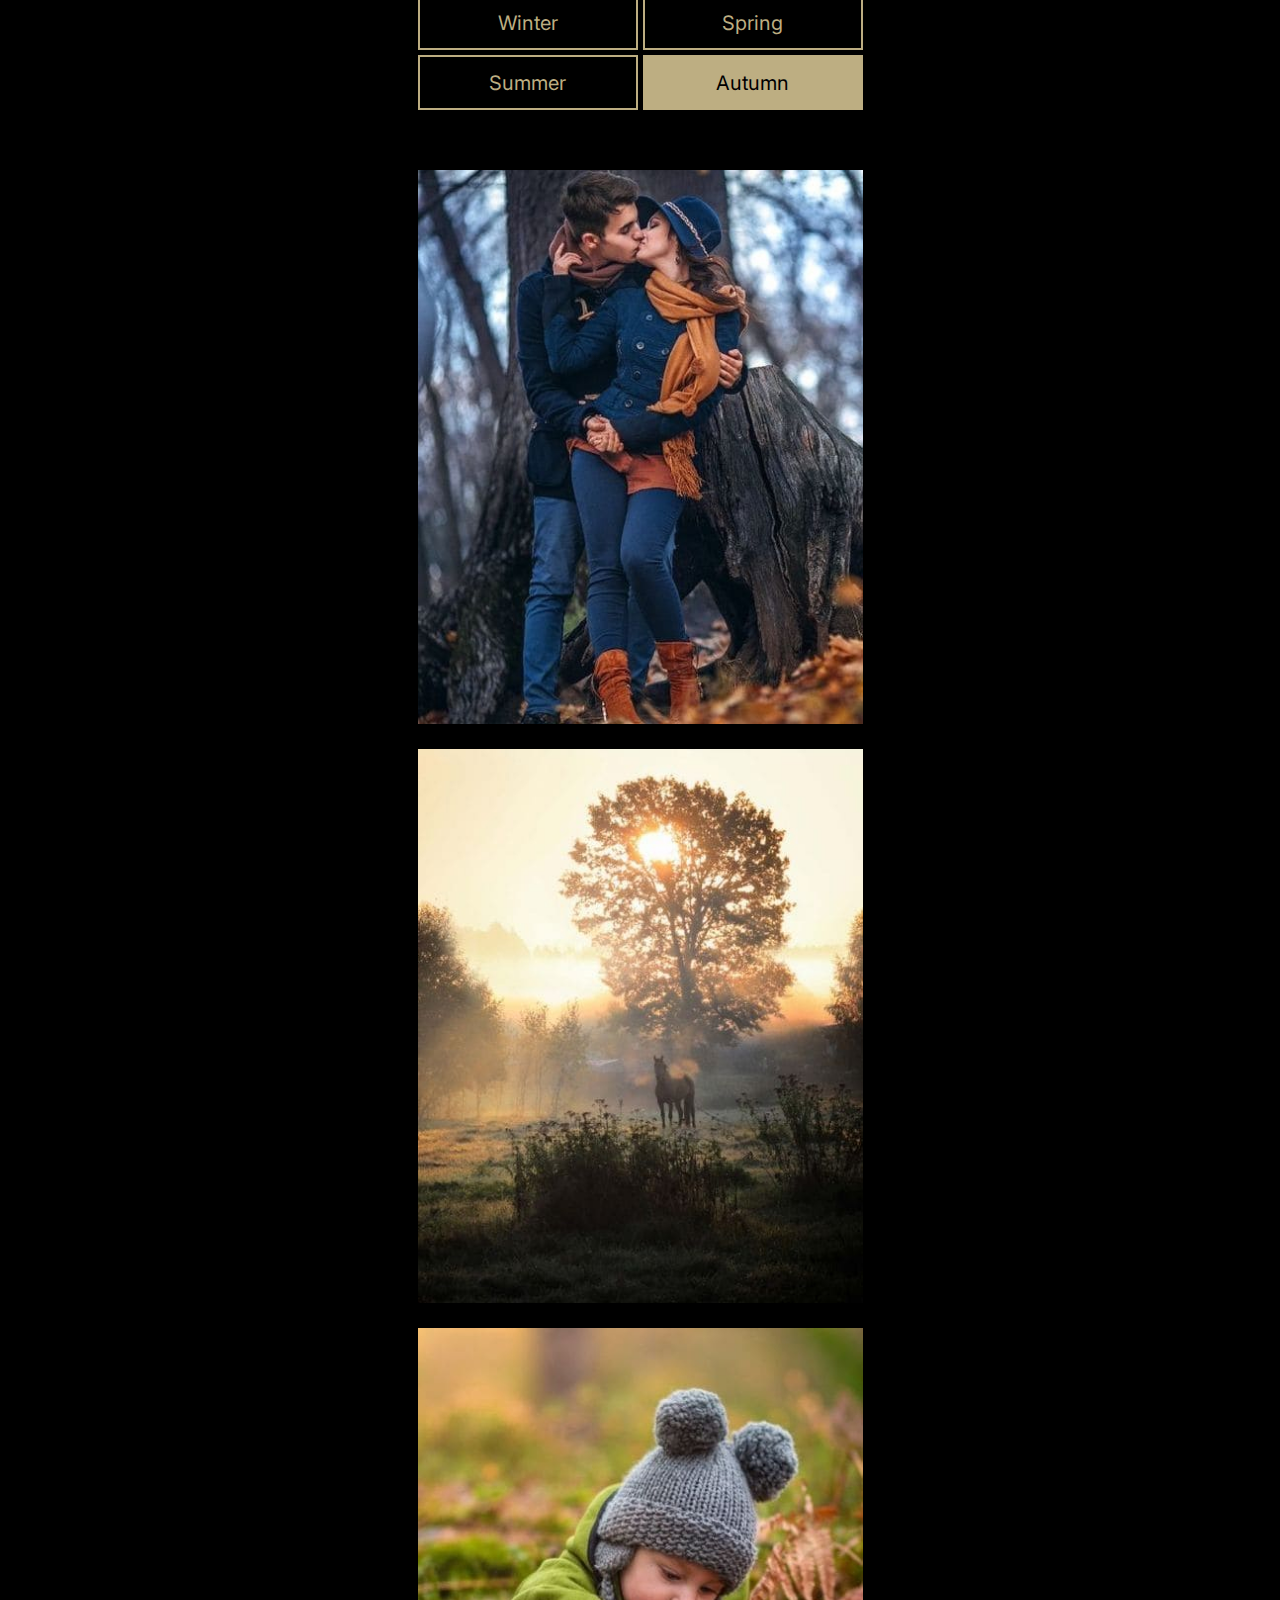
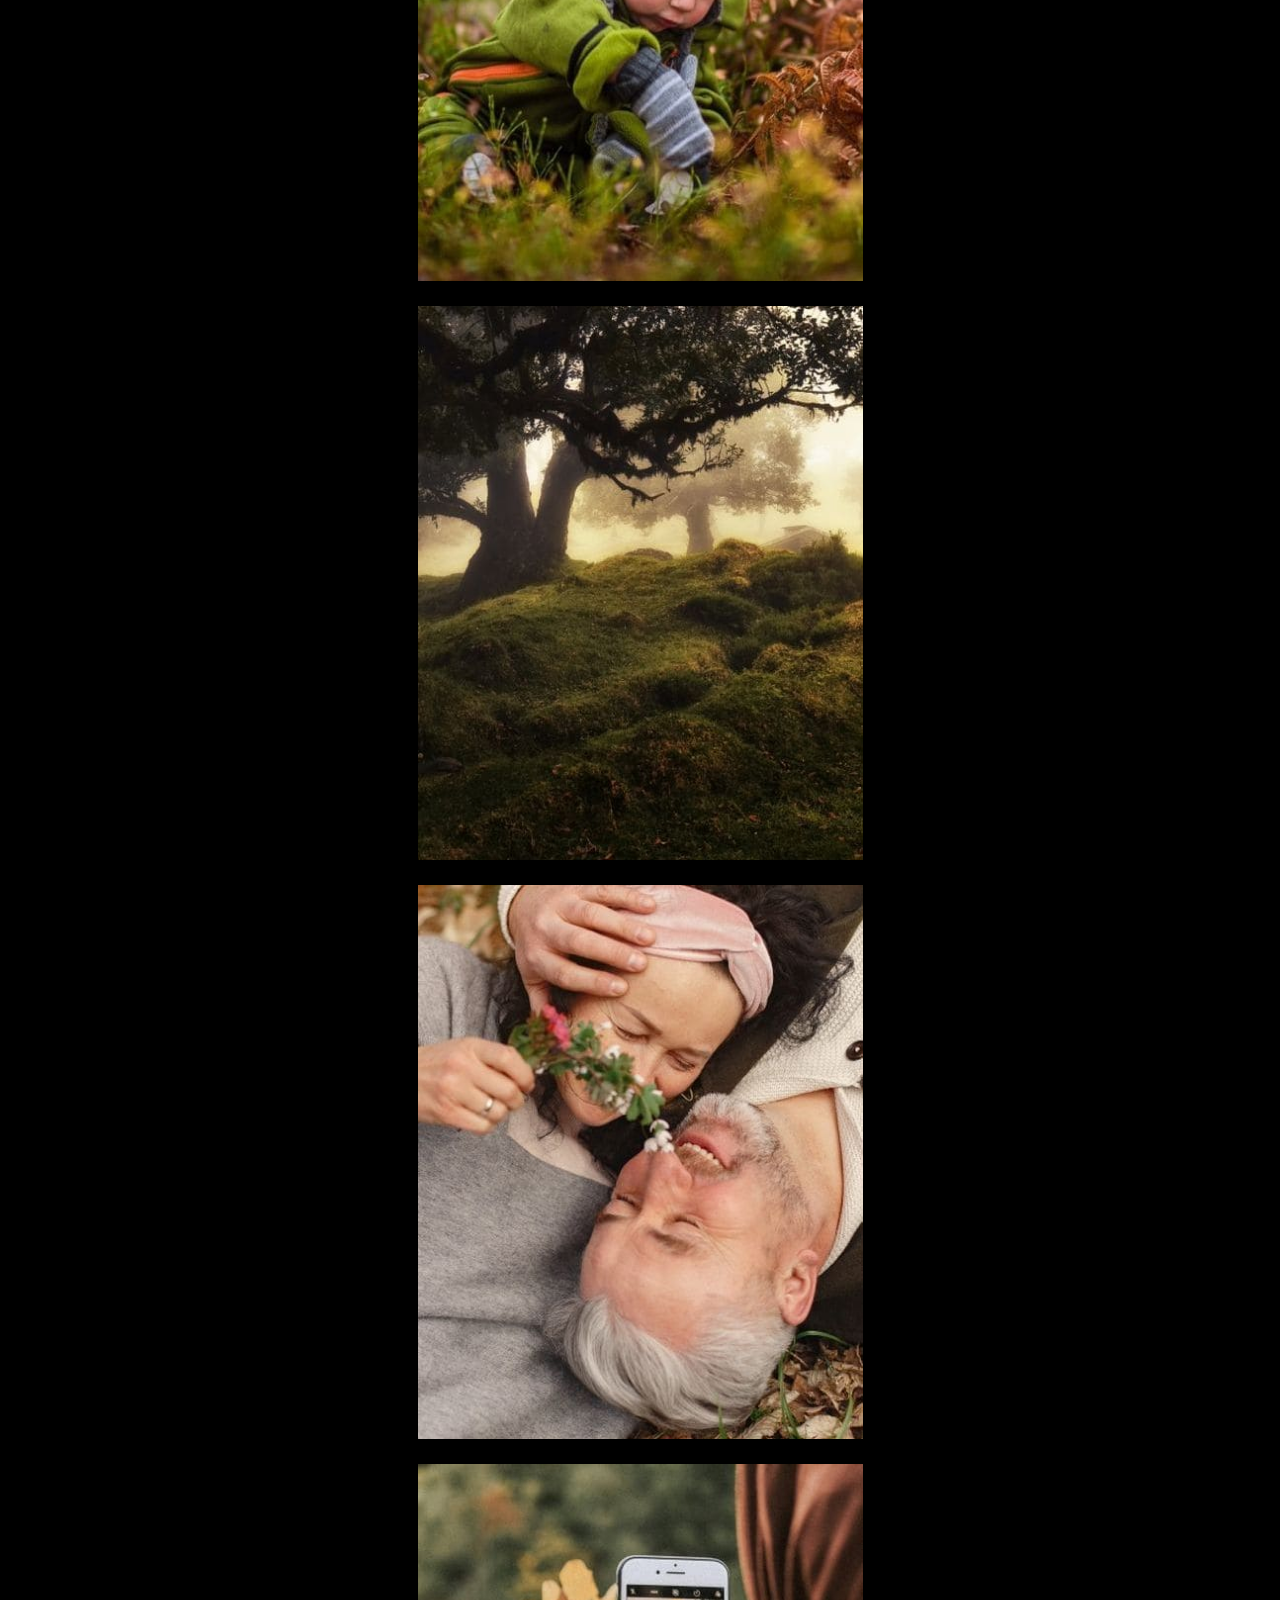
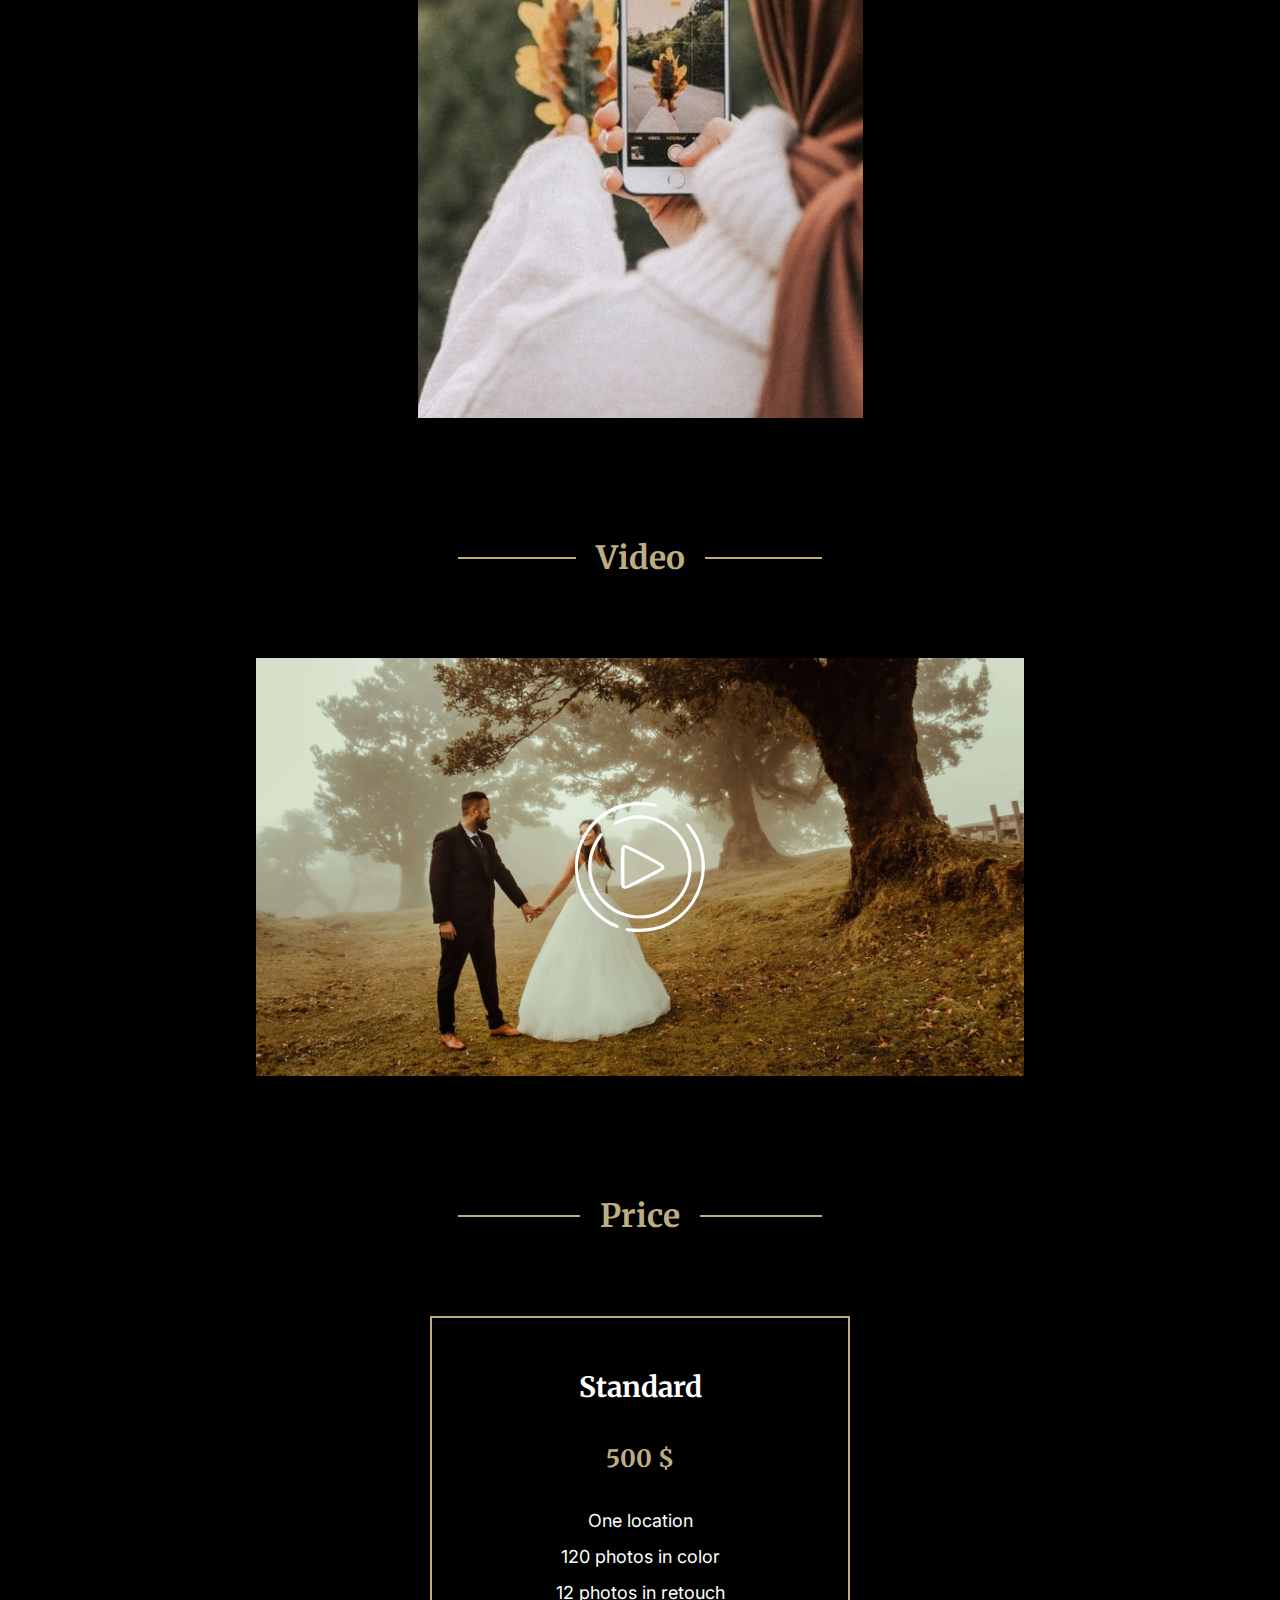
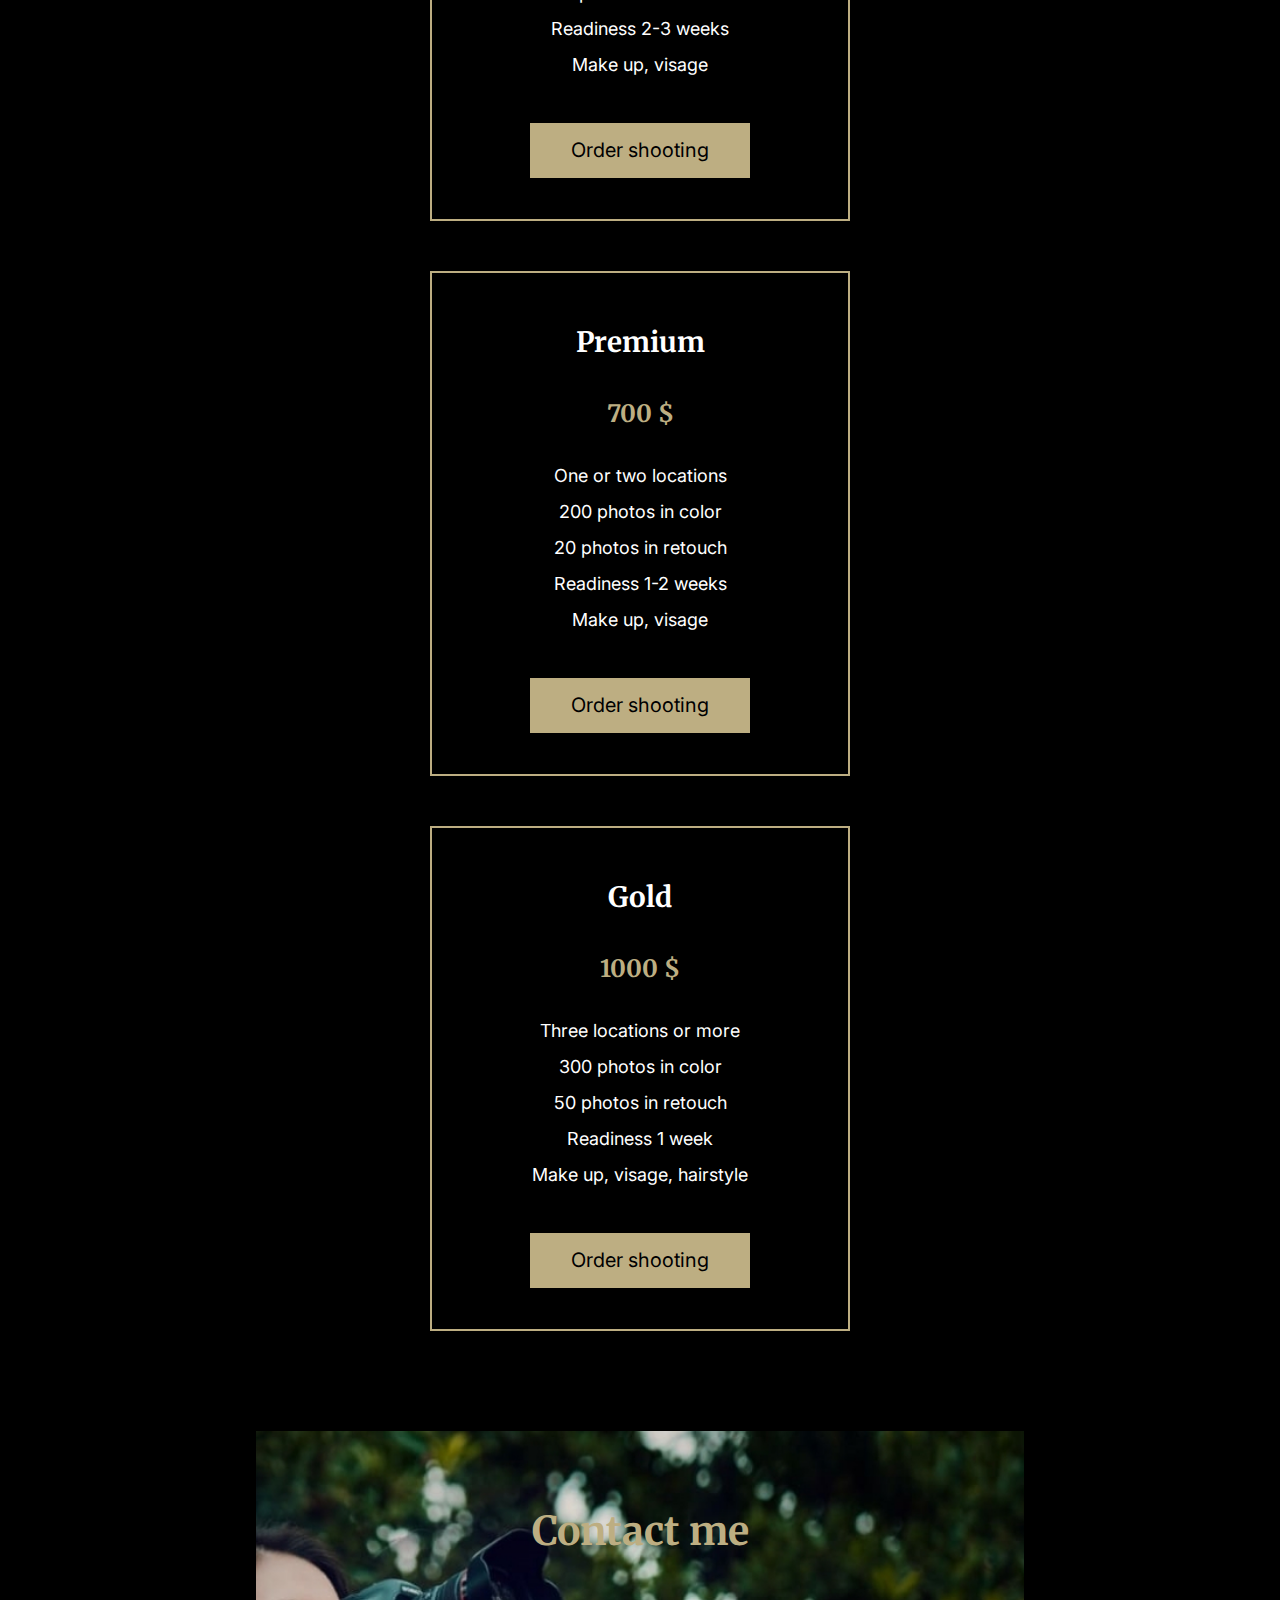
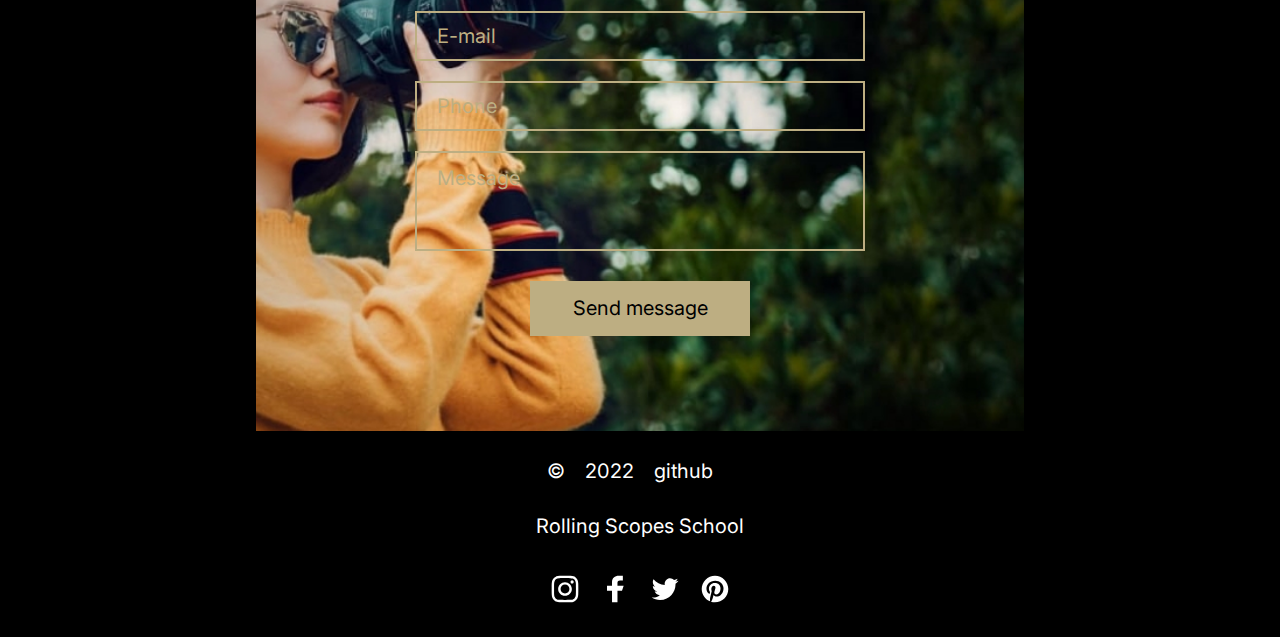
==== commit 595990fc: "feat: add burger menu" ====
--- a/portfolio/index.html
+++ b/portfolio/index.html
@@ -7,6 +7,7 @@
     <title>Portfolio</title>
     <link rel="stylesheet" href="style.css" />
     <link rel="shortcut icon" href="./assets/favicon.ico" type="image/x-icon">
+
   </head>
   <body>
     <!-- Header start -->
@@ -14,6 +15,7 @@
       <div class="wrapper">
         <div class="header__wrapper">
           <a href="#!" class="logo"></a>
+
           <nav class="nav">
             <ul class="nav__list">
               <li class="nav__item">
@@ -37,6 +39,11 @@
             >en <span class="white"> / </span
             ><span class="white"> ru </span></span
           >
+          <button class="burger">          <span class="line"></span>
+            <span class="line"></span>
+            <span class="line"></span>
+        </button>
+
         </div>
       </div>
     </header>
@@ -288,5 +295,6 @@
       </div>
     </footer>
     <!-- Footer end -->
+    <script src="script.js"></script>
   </body>
 </html>
--- a/portfolio/style.css
+++ b/portfolio/style.css
@@ -77,11 +77,19 @@
   font-weight: 700;
   font-size: 40px;
   line-height: 80px;
+  line-height: 80px !important;
   text-align: center;
   background-color: #000000;
   margin: 0 auto;
   padding: 0 20px;
   color: #bdae82;
+}
+
+@media (max-width: 1440px) {
+  h2 {
+    font-size: 32px;
+    line-height: 40px;
+  }
 }
 
 button {
@@ -104,8 +112,14 @@
 }
 
 .wrapper {
-  max-width: 1440px;
+  width: 1440px;
   margin: 0 auto;
+}
+
+@media (max-width: 1440px) {
+  .wrapper {
+    width: 768px;
+  }
 }
 
 .section-title {
@@ -118,6 +132,12 @@
   -webkit-box-pack: center;
       -ms-flex-pack: center;
           justify-content: center;
+}
+
+@media (max-width: 1440px) {
+  .section-title {
+    width: 364px;
+  }
 }
 
 .header {
@@ -138,6 +158,12 @@
   background-repeat: no-repeat;
   background-position: center 0;
   padding: 20px;
+}
+
+@media (max-width: 1440px) {
+  .header__wrapper {
+    background-image: url("./assets/img/bg-small.jpg");
+  }
 }
 
 .logo {
@@ -156,6 +182,7 @@
 
 .nav {
   margin-left: auto;
+  overflow: hidden;
 }
 
 .nav__list {
@@ -170,6 +197,44 @@
           align-items: center;
 }
 
+@media (max-width: 1440px) {
+  .nav__list {
+    width: 620px;
+    top: 0;
+    right: calc(-620px);
+    -webkit-transition: 0.5s;
+    transition: 0.5s;
+    width: 620px;
+    padding: 134px 0 0 127px;
+    height: 100%;
+    -webkit-box-align: start;
+        -ms-flex-align: start;
+            align-items: flex-start;
+    -webkit-box-align: left;
+        -ms-flex-align: left;
+            align-items: left;
+    text-align: left;
+  }
+}
+
+.nav__list-show {
+  -webkit-transition: 0.5s;
+  transition: 0.5s;
+  display: block;
+  -webkit-box-orient: vertical;
+  -webkit-box-direction: normal;
+      -ms-flex-direction: column;
+          flex-direction: column;
+  z-index: 100;
+  background: #000000;
+  overflow: hidden;
+  position: absolute;
+  -webkit-box-pack: start;
+      -ms-flex-pack: start;
+          justify-content: start;
+  right: 0px;
+}
+
 .nav__link {
   padding: 0 15px;
   line-height: 50px;
@@ -193,9 +258,71 @@
   margin-left: 20px;
 }
 
+@media (max-width: 1440px) {
+  .gold {
+    margin-left: auto;
+  }
+}
+
 .white {
   color: #ffffff;
   margin-left: 10px;
+}
+
+.burger {
+  display: none;
+  z-index: 900;
+}
+
+@media (max-width: 1440px) {
+  .burger {
+    width: 50px;
+    margin-left: 20px;
+    display: block;
+    background: none;
+    border: none;
+  }
+}
+
+.burger .line {
+  width: 50px;
+  height: 5px;
+  background-color: #ffffff;
+  display: block;
+  margin: 8px auto;
+  -webkit-transition: all 0.3s ease-in-out;
+  transition: all 0.3s ease-in-out;
+}
+
+.burger:hover {
+  cursor: pointer;
+}
+
+.burger.is-active .line:nth-child(2) {
+  opacity: 0;
+}
+
+.burger.is-active .line:nth-child(1) {
+  -webkit-transform: translateY(13px) rotate(-135deg);
+          transform: translateY(13px) rotate(-135deg);
+}
+
+.burger.is-active .line:nth-child(3) {
+  -webkit-transform: translateY(-13px) rotate(135deg);
+          transform: translateY(-13px) rotate(135deg);
+}
+
+.body-overflow {
+  overflow: hidden;
+}
+
+.nav-bg {
+  width: 100%;
+  height: 100%;
+  top: 0;
+  left: 0;
+  background-color: rgba(0, 0, 0, 0.5);
+  position: fixed;
 }
 
 .hero__wrapper {
@@ -206,9 +333,22 @@
   height: 820px;
 }
 
+@media (max-width: 1440px) {
+  .hero__wrapper {
+    background-image: url("./assets/img/bg-small.jpg");
+    height: 500px;
+  }
+}
+
 .hero__text {
   width: 470px;
   margin: 10px 0 25px;
+}
+
+@media (max-width: 1440px) {
+  .hero__text {
+    margin: 20px 0 60px;
+  }
 }
 
 .skills {
@@ -346,6 +486,7 @@
   width: 1400px;
   height: 705px;
   background-image: url("./assets/img/video-player.jpg");
+  background-repeat: no-repeat;
   background-position: center;
   position: relative;
   display: -webkit-box;
@@ -359,6 +500,14 @@
           align-items: center;
 }
 
+@media (max-width: 1440px) {
+  .video-player {
+    background-image: url("./assets/img/video-player-small.jpg");
+    height: 418px;
+    width: 768px;
+  }
+}
+
 .video-player__button {
   background-image: url("./assets/svg/Play_hover.svg");
   background-color: transparent;
@@ -411,6 +560,13 @@
   -webkit-box-align: center;
       -ms-flex-align: center;
           align-items: center;
+}
+
+@media (max-width: 1440px) {
+  .price-block__item {
+    width: 420px;
+    margin: 0 auto;
+  }
 }
 
 .price-block__title {
@@ -460,7 +616,7 @@
   display: -webkit-box;
   display: -ms-flexbox;
   display: flex;
-  background: url("./assets/img/contacts.jpg");
+  background-image: url("./assets/img/contacts.jpg");
   background-repeat: no-repeat;
   background-size: auto 700px;
   background-position: center center;
@@ -472,6 +628,17 @@
   -webkit-box-pack: end;
       -ms-flex-pack: end;
           justify-content: flex-end;
+}
+
+@media (max-width: 1440px) {
+  .contact__wrapper {
+    background-image: url("./assets/img/contacts-small.jpg");
+    height: 600px;
+    width: 768px;
+    -webkit-box-pack: center;
+        -ms-flex-pack: center;
+            justify-content: center;
+  }
 }
 
 .contact__block {
@@ -486,6 +653,14 @@
       -ms-flex-align: start;
           align-items: flex-start;
   margin: 40px 0 0 0;
+}
+
+@media (max-width: 1440px) {
+  .contact__block {
+    -webkit-box-align: center;
+        -ms-flex-align: center;
+            align-items: center;
+  }
 }
 
 .contact__title {
@@ -593,6 +768,17 @@
   padding: 0 20px;
 }
 
+@media (max-width: 1440px) {
+  .footer__wrapper {
+    -webkit-box-orient: vertical;
+    -webkit-box-direction: normal;
+        -ms-flex-direction: column;
+            flex-direction: column;
+    margin: 28px 0;
+    gap: 20px;
+  }
+}
+
 .footer__list {
   display: -webkit-box;
   display: -ms-flexbox;
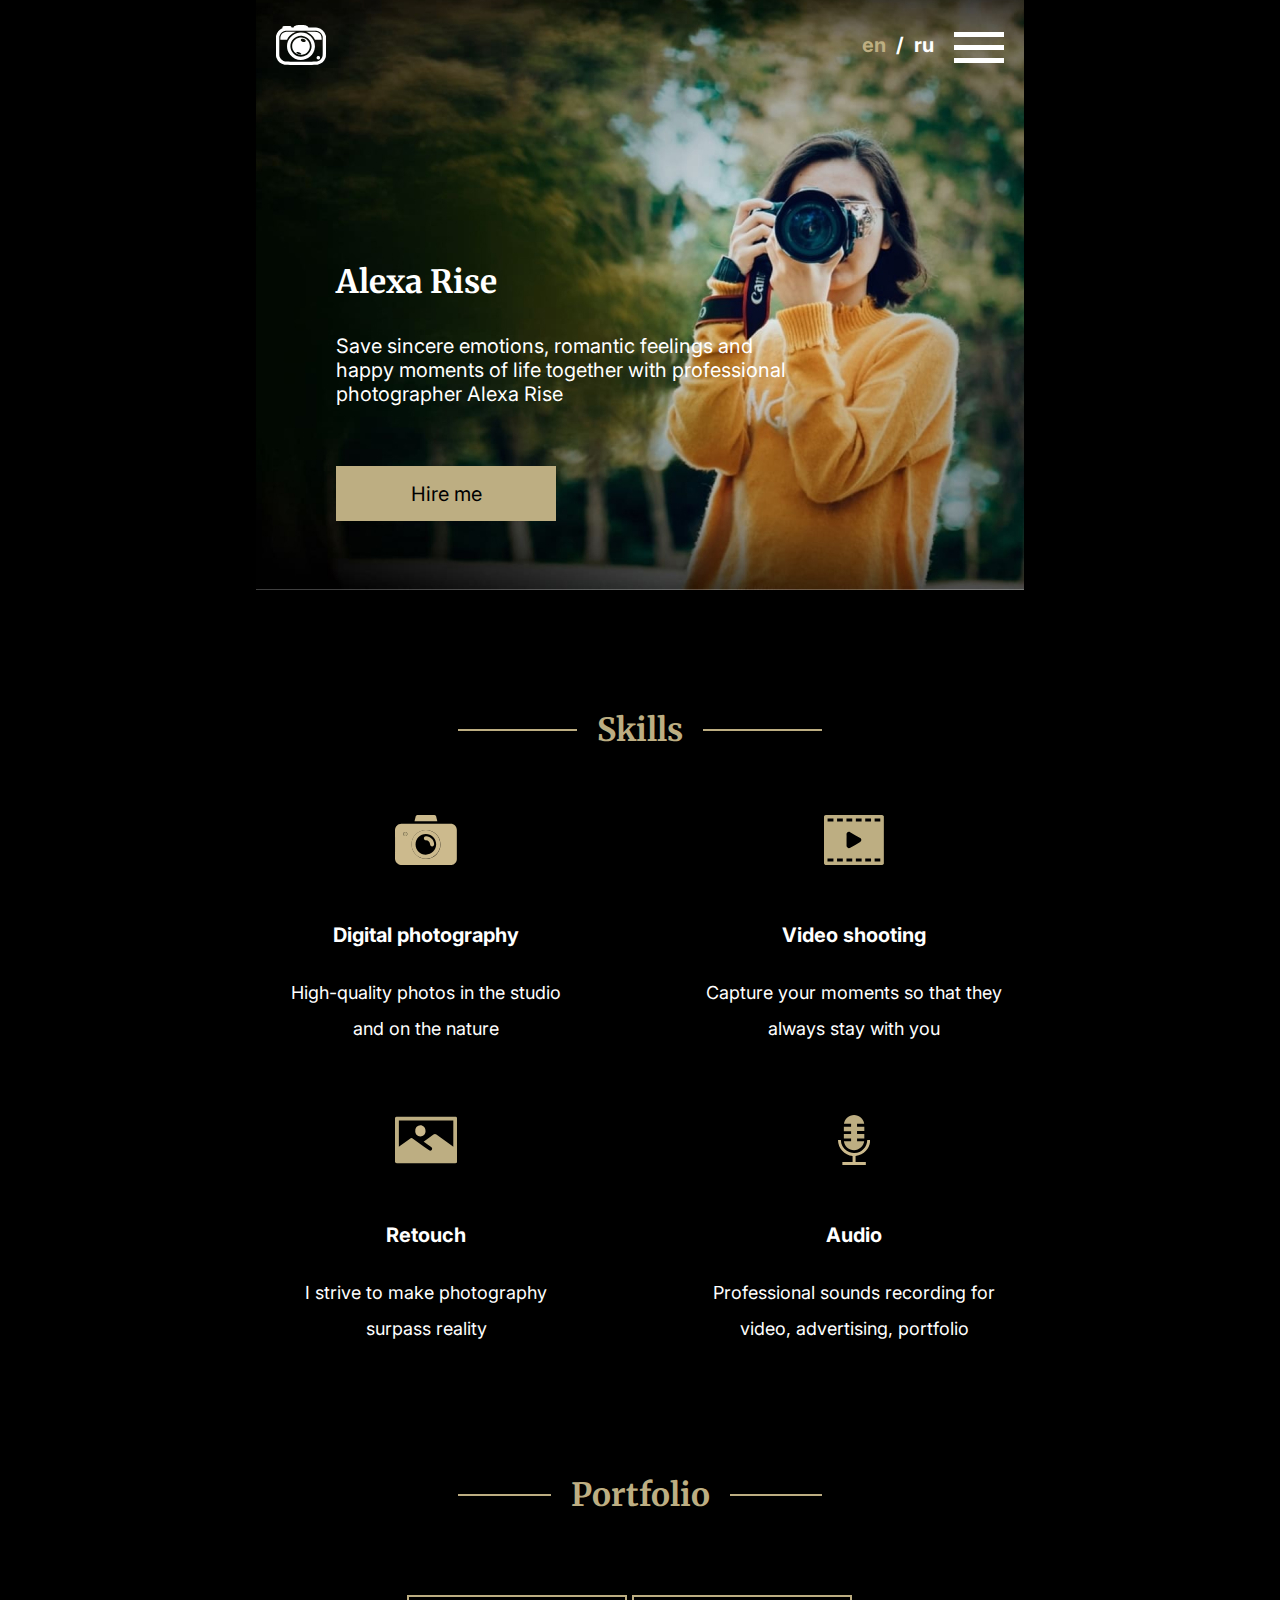
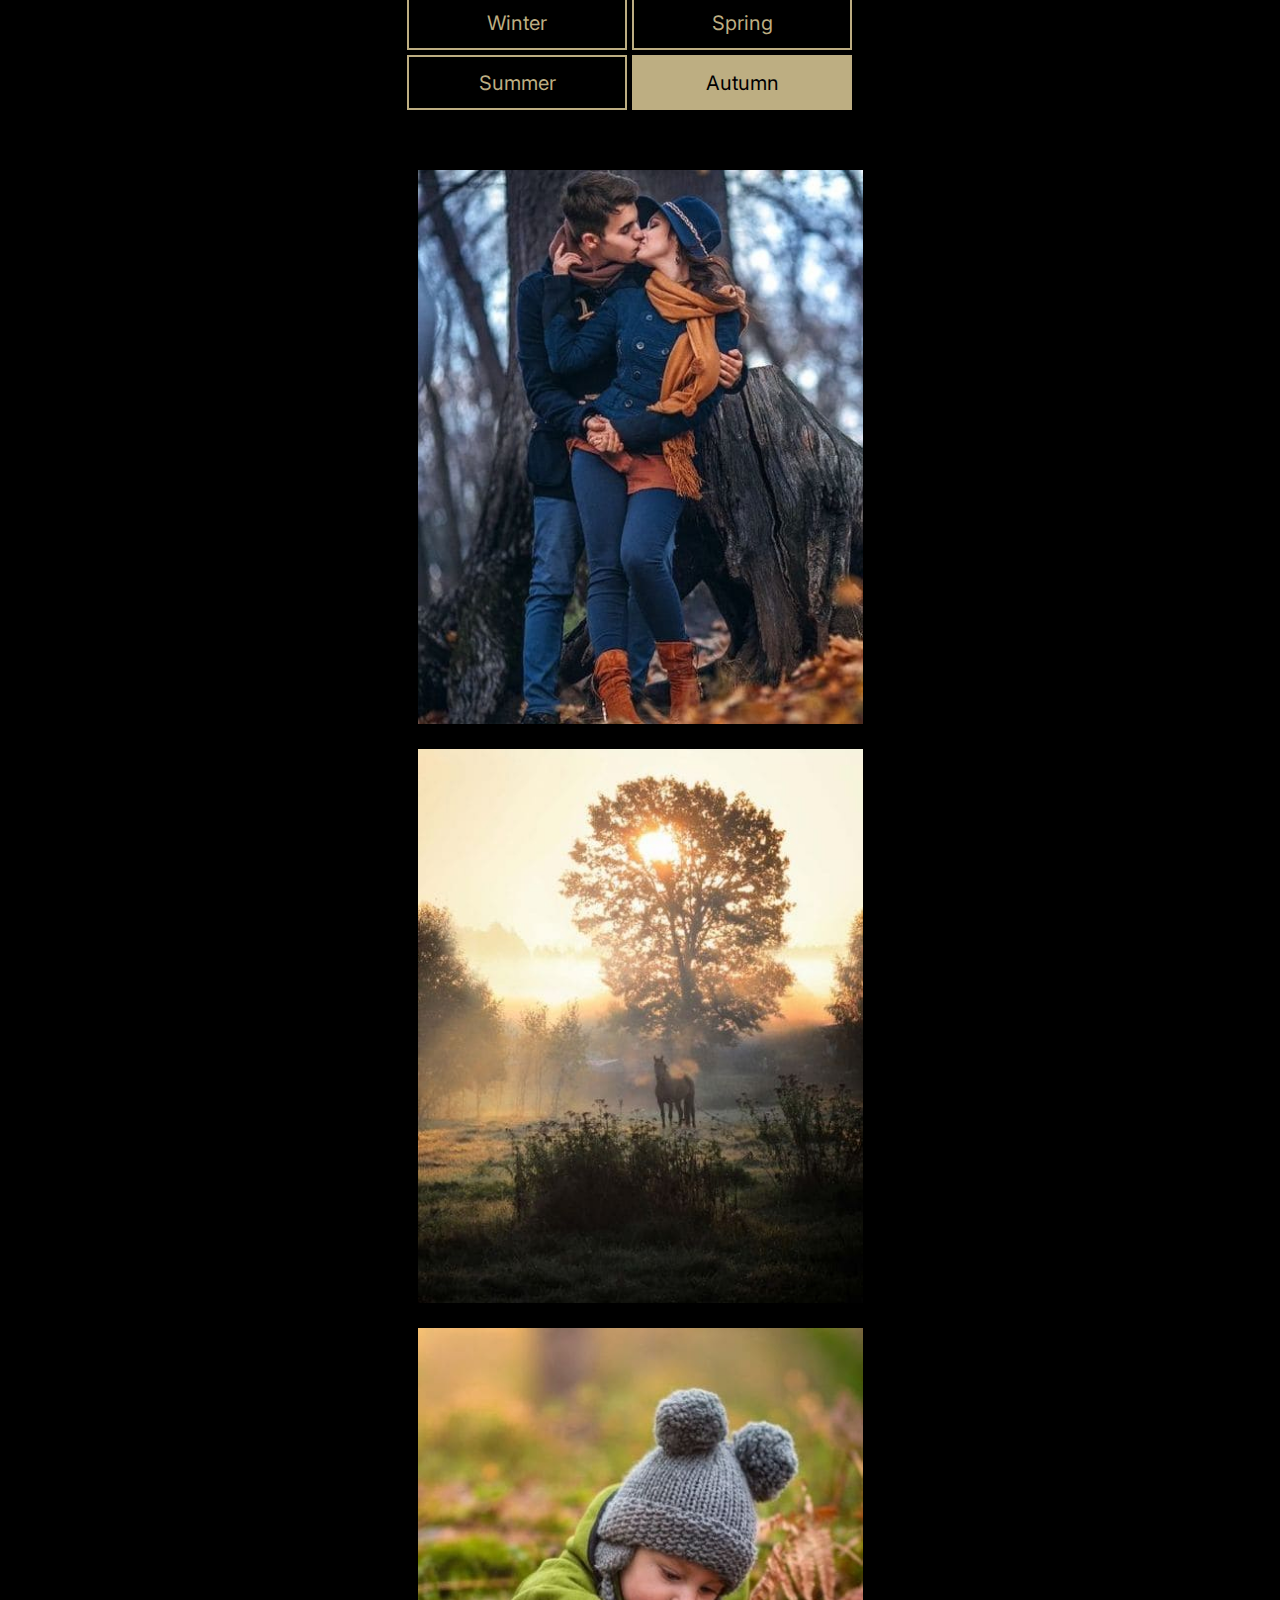
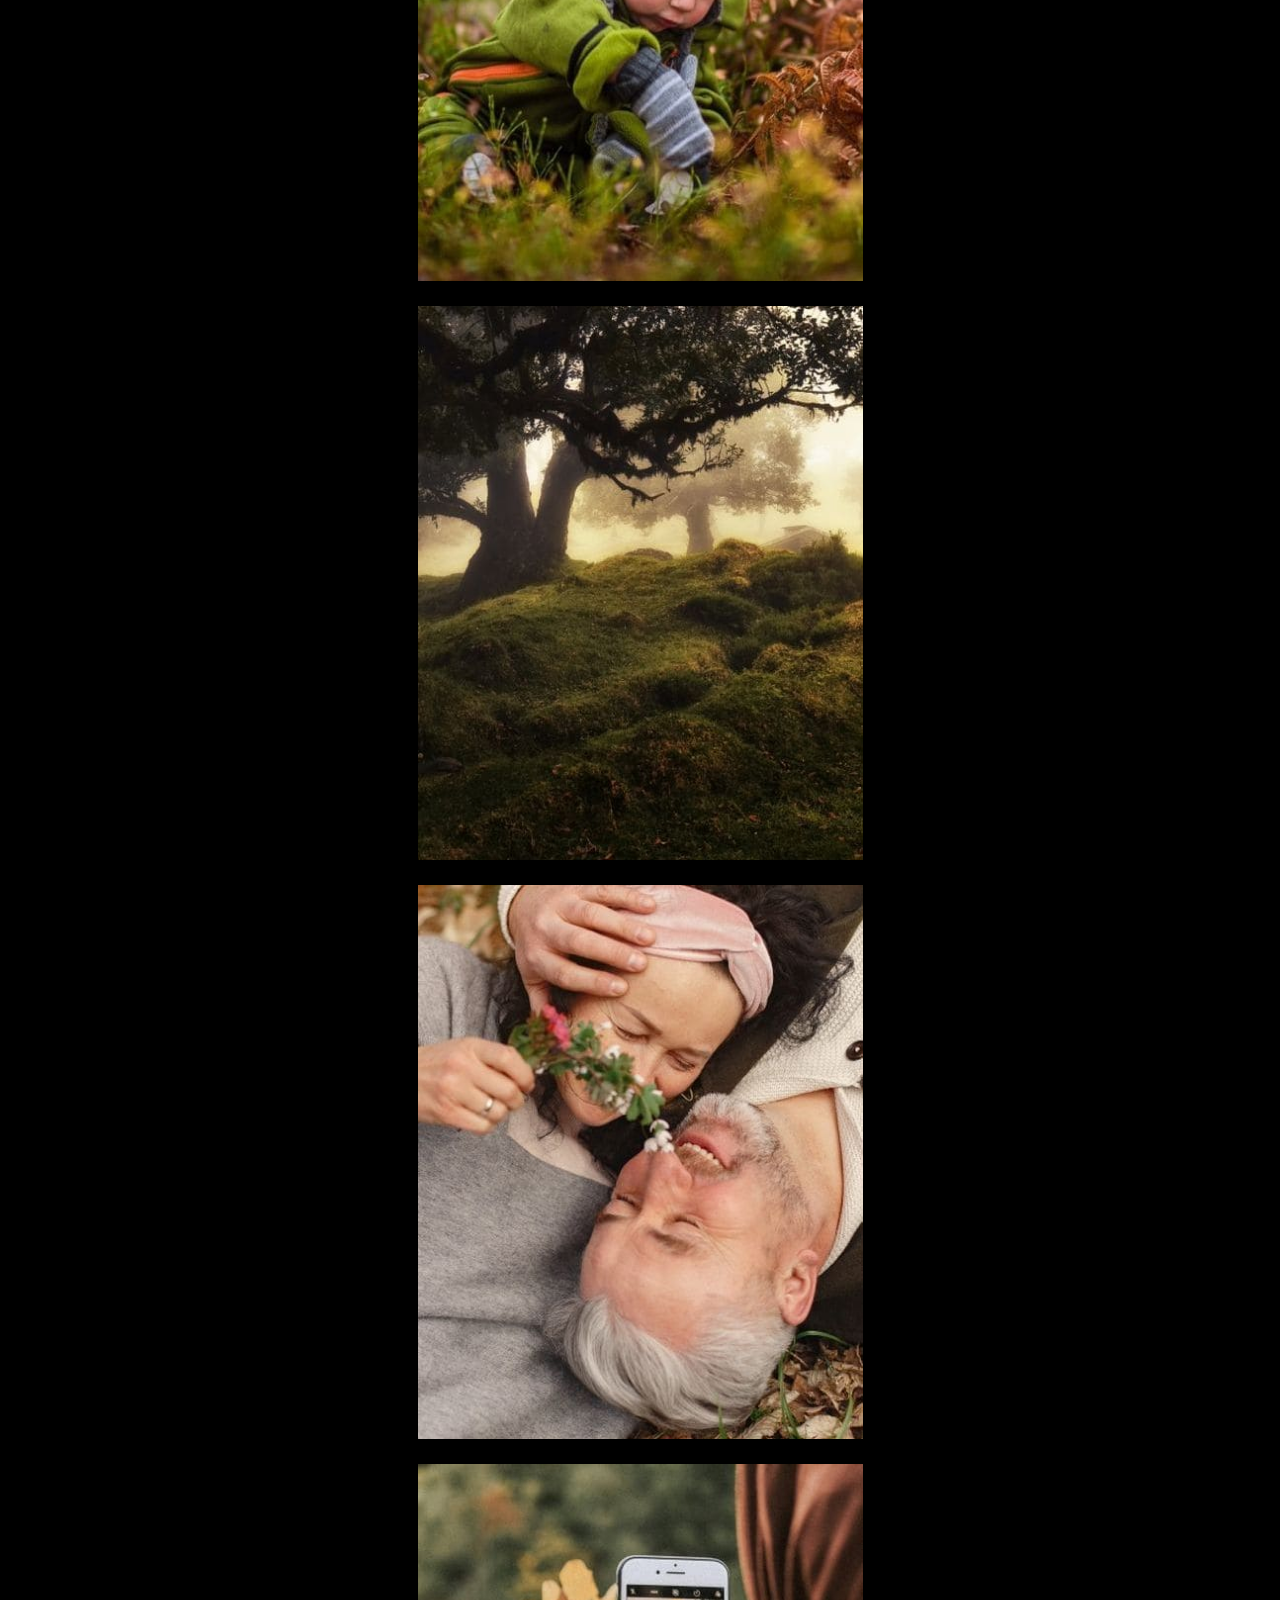
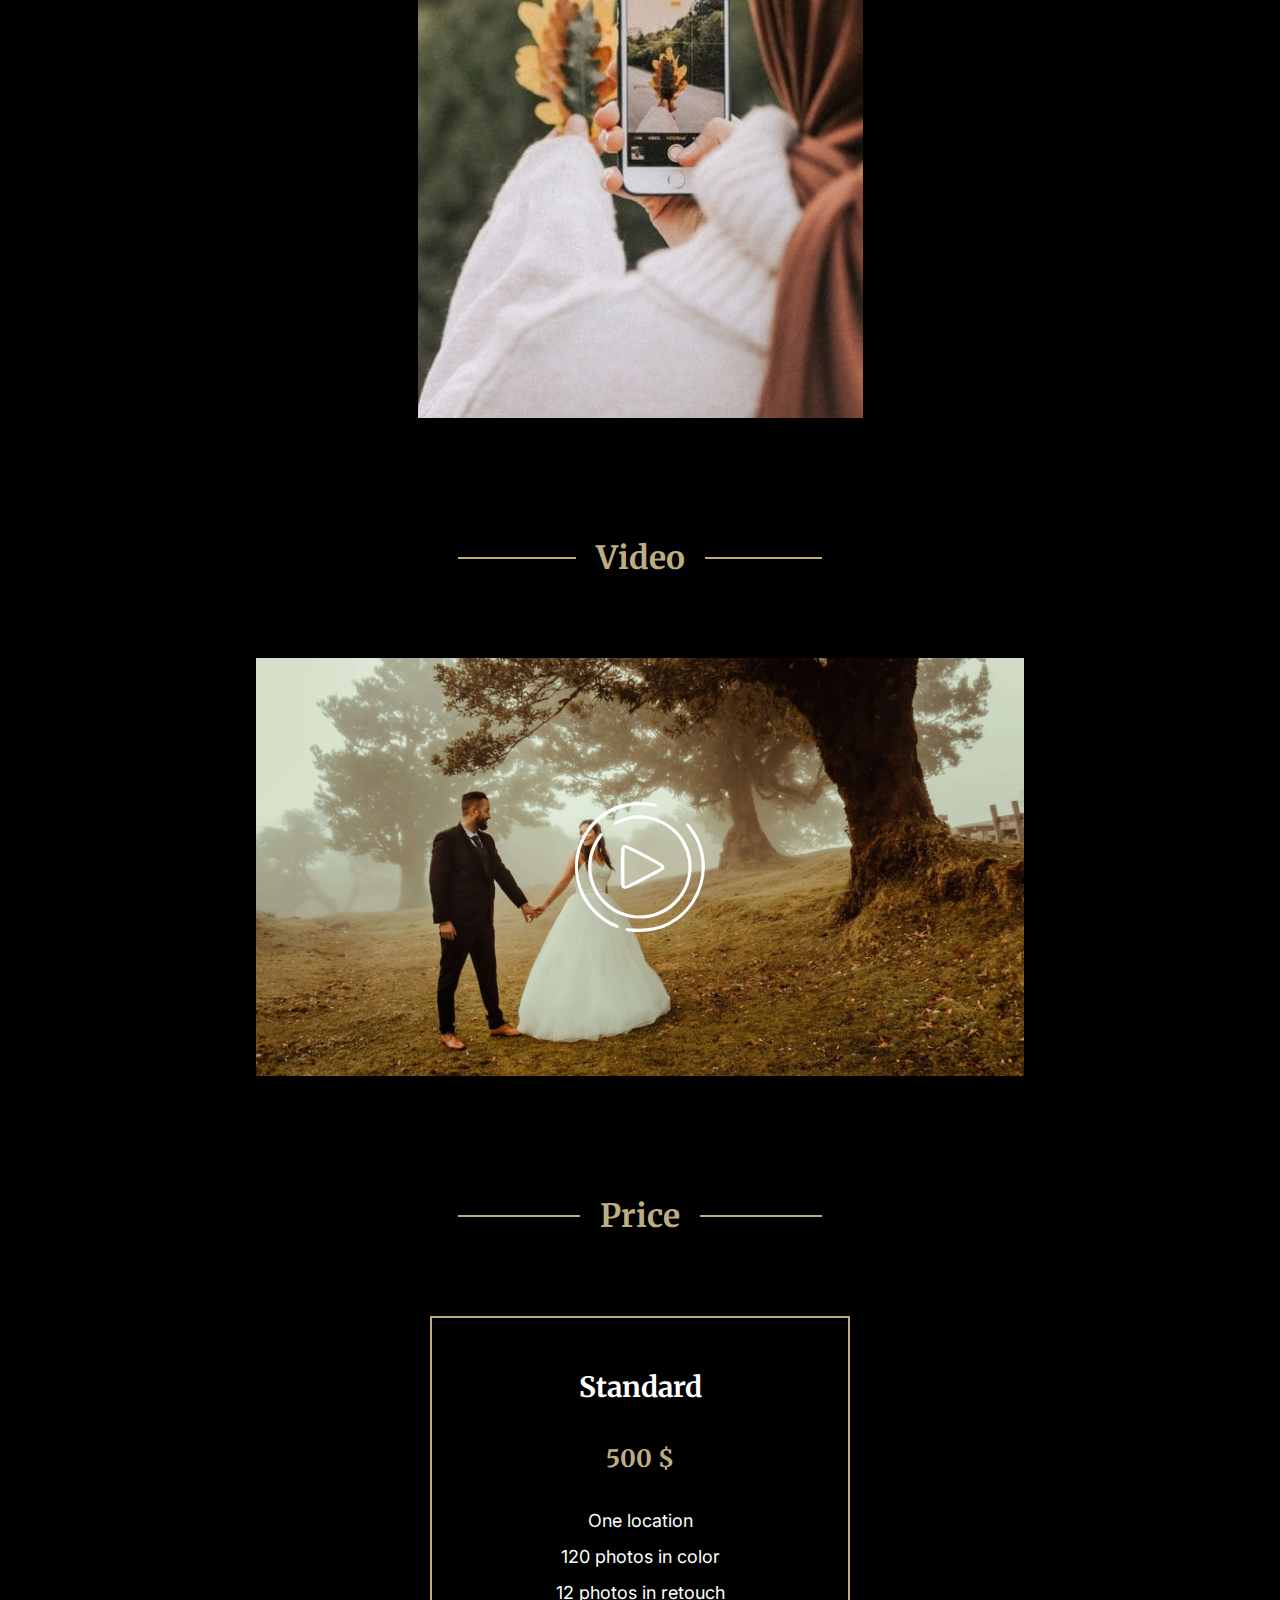
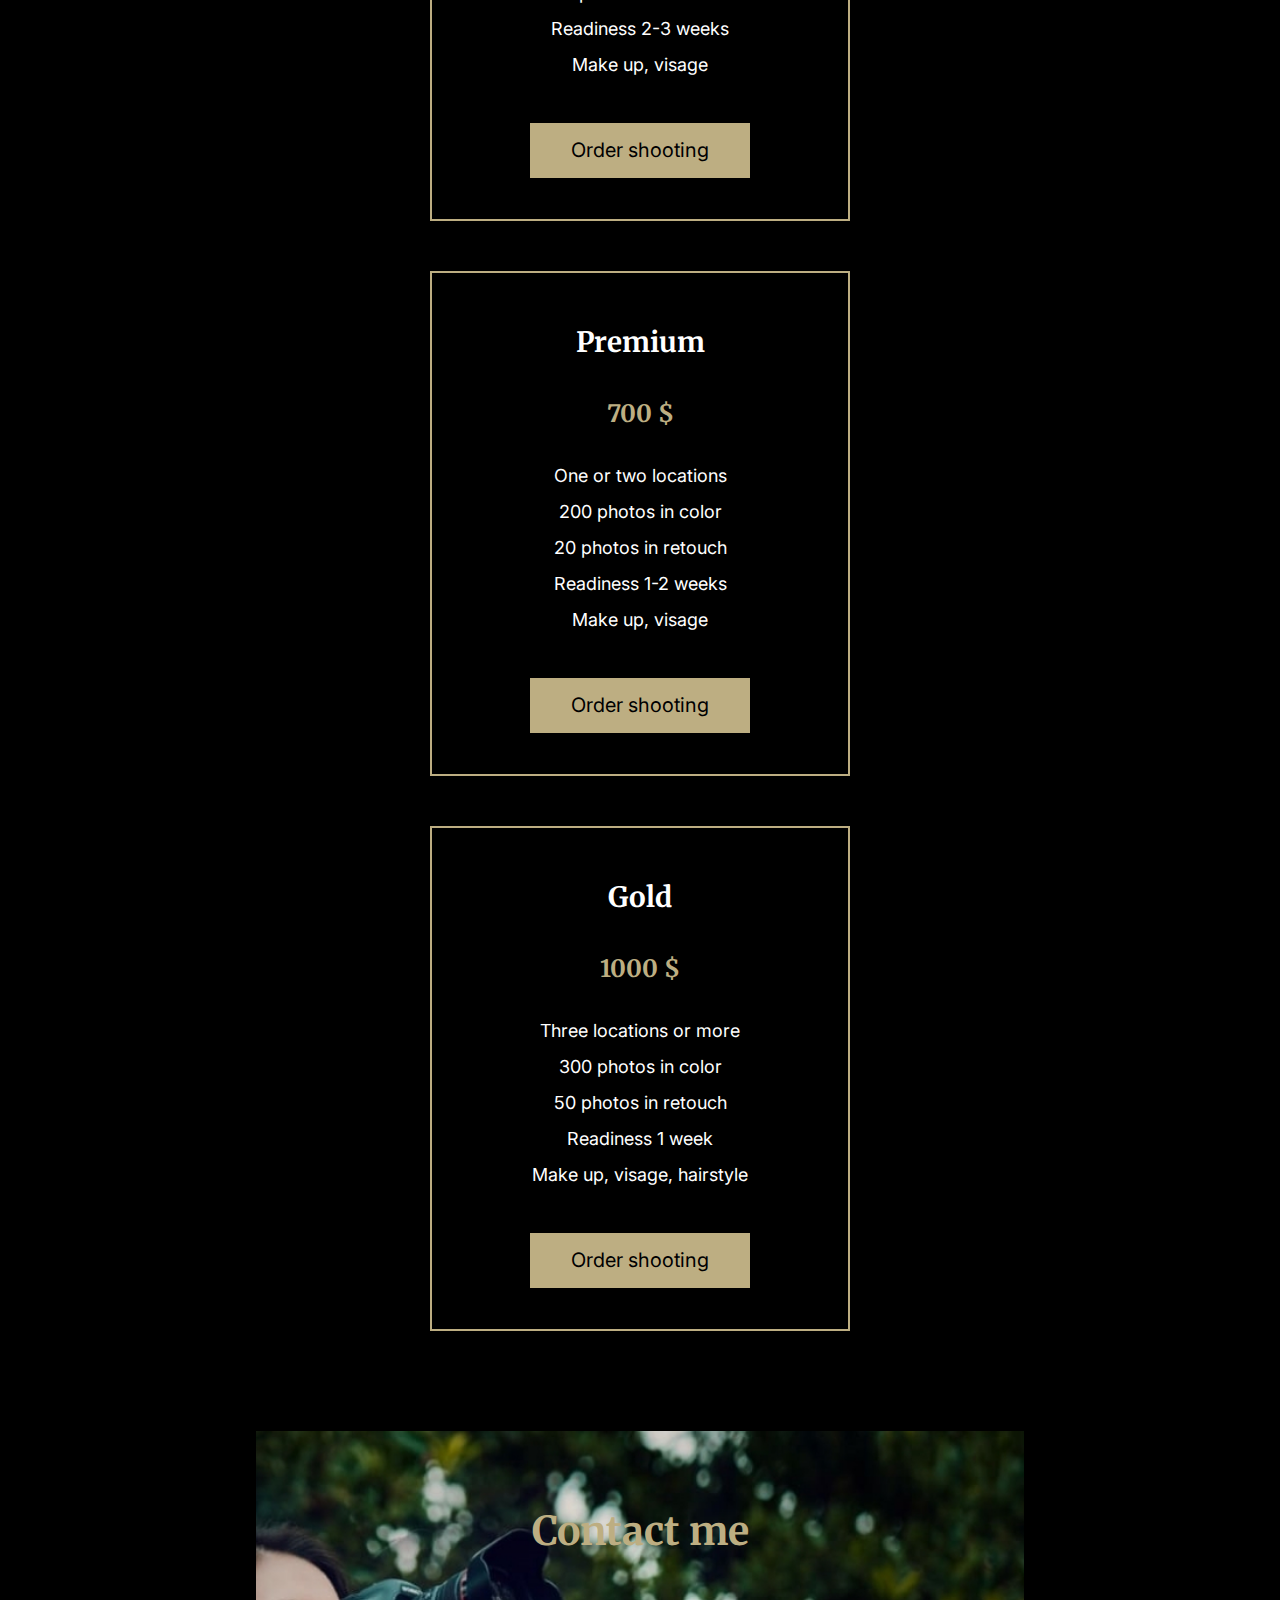
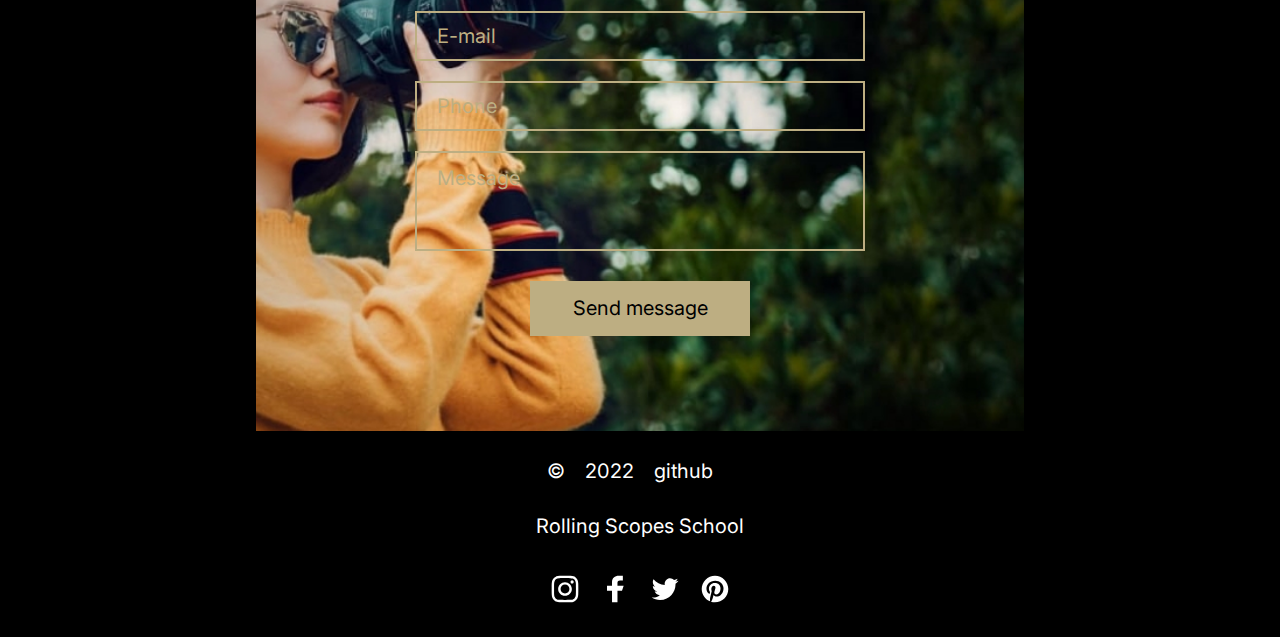
==== commit 9ca2db4a: "feat: add changeImages functionality" ====
--- a/portfolio/index.html
+++ b/portfolio/index.html
@@ -106,42 +106,42 @@
             <div class="section-title portfolio-title">
               <h2>Portfolio</h2>
             </div>
-            <div class="season-block">
-              <button class="button-transparent">Winter</button>
-              <button class="button-transparent">Spring</button>
-              <button class="button-transparent">Summer</button>
-              <button class="">Autumn</button>
+            <div class="season-btns">
+              <button class="season-btn" data-season="winter">Winter</button>
+              <button class="season-btn" data-season="spring">Spring</button>
+              <button class="season-btn" data-season="summer">Summer</button>
+              <button class="season-btn active" data-season="autumn">Autumn</button>
             </div>
 
             <div class="examples">
               <img
-                src="./assets/img/exampl_5.jpg"
-                alt="couple"
-                class="examples__item"
-              />
-              <img
-                src="./assets/img/exampl_6.jpg"
-                alt="tree"
-                class="examples__item"
-              />
-              <img
-                src="./assets/img/exampl_1.jpg"
-                alt="child"
-                class="examples__item"
-              />
-              <img
-                src="./assets/img/exampl_2.jpg"
-                alt="forest"
-                class="examples__item"
-              />
-              <img
-                src="./assets/img/exampl_3.jpg"
-                alt="couple2"
-                class="examples__item"
-              />
-              <img
-                src="./assets/img/exampl_4.jpg"
-                alt="photographer"
+                src="./assets/img/autumn/1.jpg"
+                alt="portfolio-image"
+                class="examples__item"
+              />
+              <img
+                src="./assets/img/autumn/2.jpg"
+                alt="portfolio-image"
+                class="examples__item"
+              />
+              <img
+                src="./assets/img/autumn/3.jpg"
+                alt="portfolio-image"
+                class="examples__item"
+              />
+              <img
+                src="./assets/img/autumn/4.jpg"
+                alt="portfolio-image"
+                class="examples__item"
+              />
+              <img
+                src="./assets/img/autumn/5.jpg"
+                alt="portfolio-image"
+                class="examples__item"
+              />
+              <img
+                src="./assets/img/autumn/6.jpg"
+                alt="portfolio-image"
                 class="examples__item"
               />
             </div>
--- a/portfolio/style.css
+++ b/portfolio/style.css
@@ -433,7 +433,7 @@
   padding: 0 20px;
 }
 
-.season-block {
+.season-btns {
   display: -webkit-box;
   display: -ms-flexbox;
   display: flex;
@@ -448,7 +448,7 @@
   width: 64%;
 }
 
-.button-transparent {
+.season-btn {
   border: 2px solid #bdae82;
   color: #bdae82;
   background-color: transparent;
@@ -460,7 +460,26 @@
   height: 55px;
 }
 
-.button-transparent:hover {
+.season-btn:hover {
+  color: #ffffff;
+  cursor: pointer;
+  -webkit-transition: 0.4s;
+  transition: 0.4s;
+}
+
+.season-btn.active {
+  border: 0;
+  color: #000000;
+  background-color: #bdae82;
+  font-size: 20px;
+  font-family: "Inter", sans-serif;
+  text-align: center;
+  line-height: 40px;
+  width: 220px;
+  height: 55px;
+}
+
+.season-btn.active:hover {
   color: #ffffff;
   cursor: pointer;
   -webkit-transition: 0.4s;
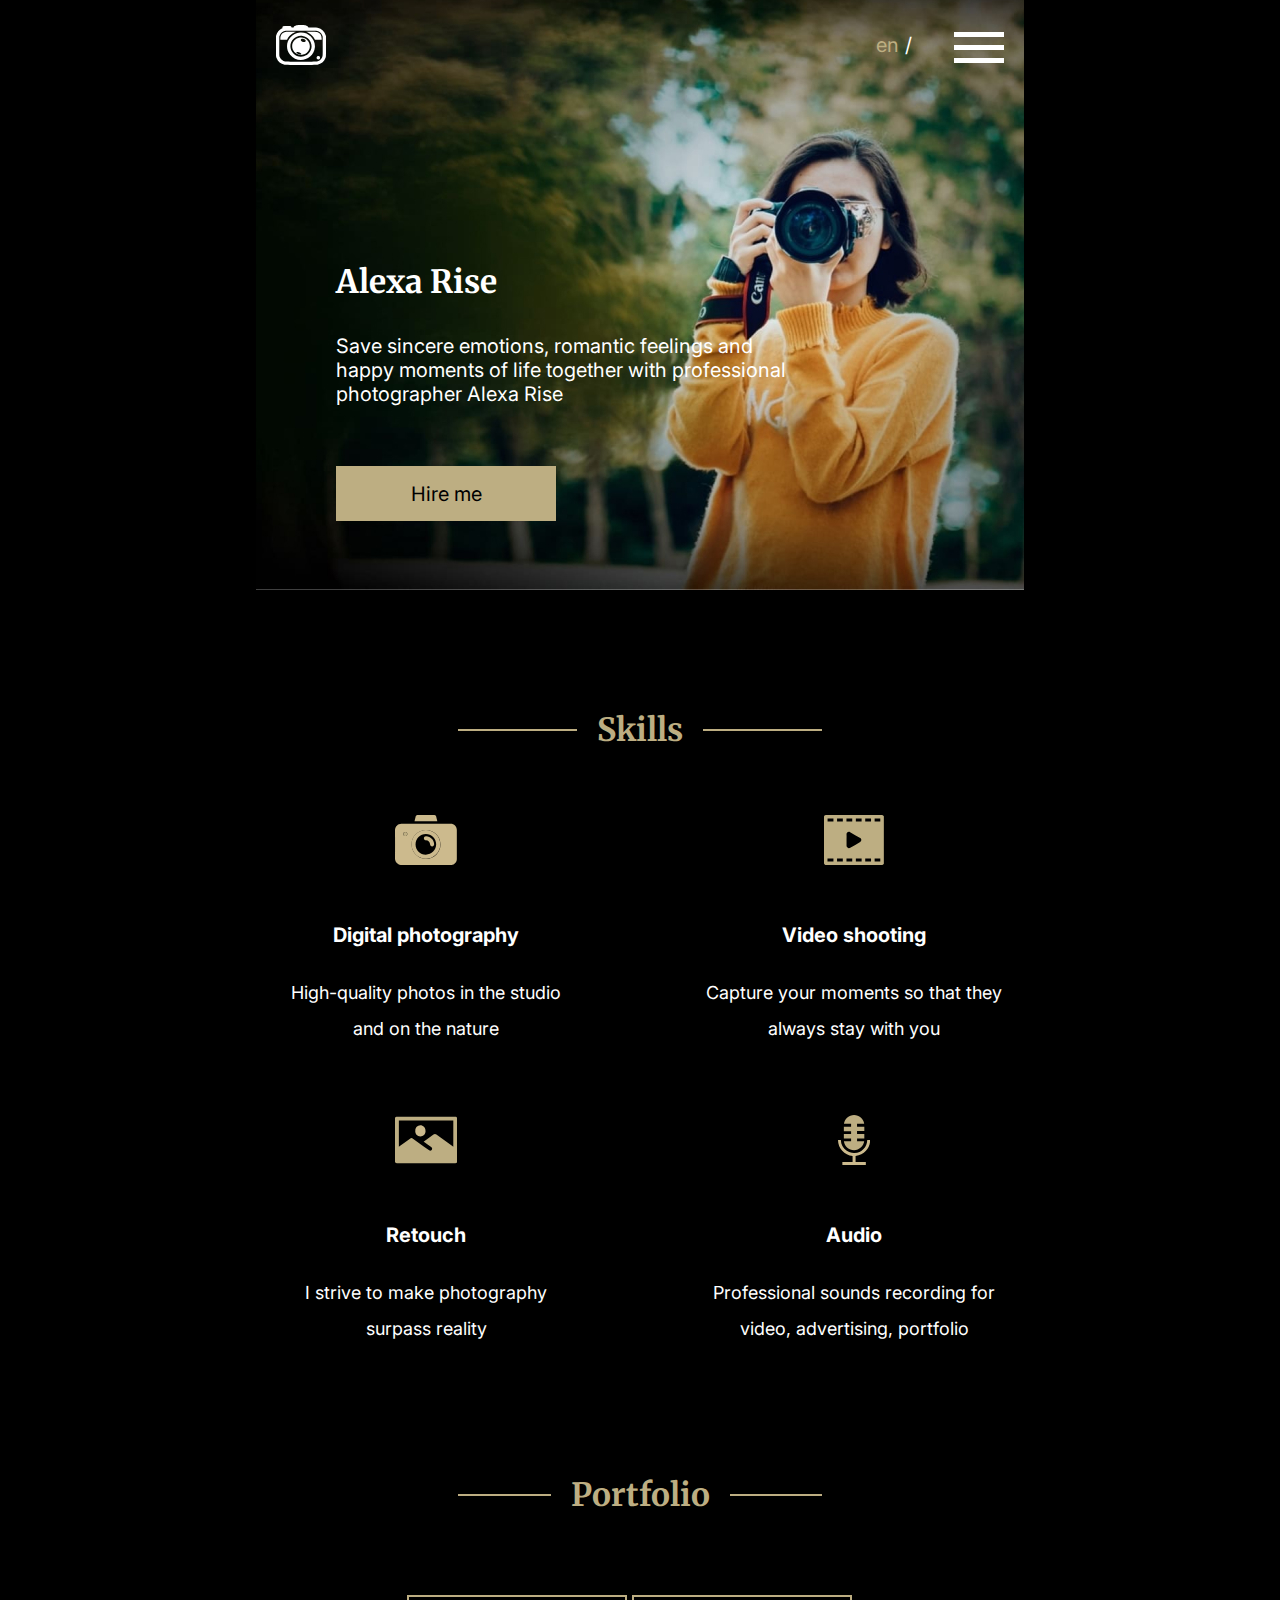
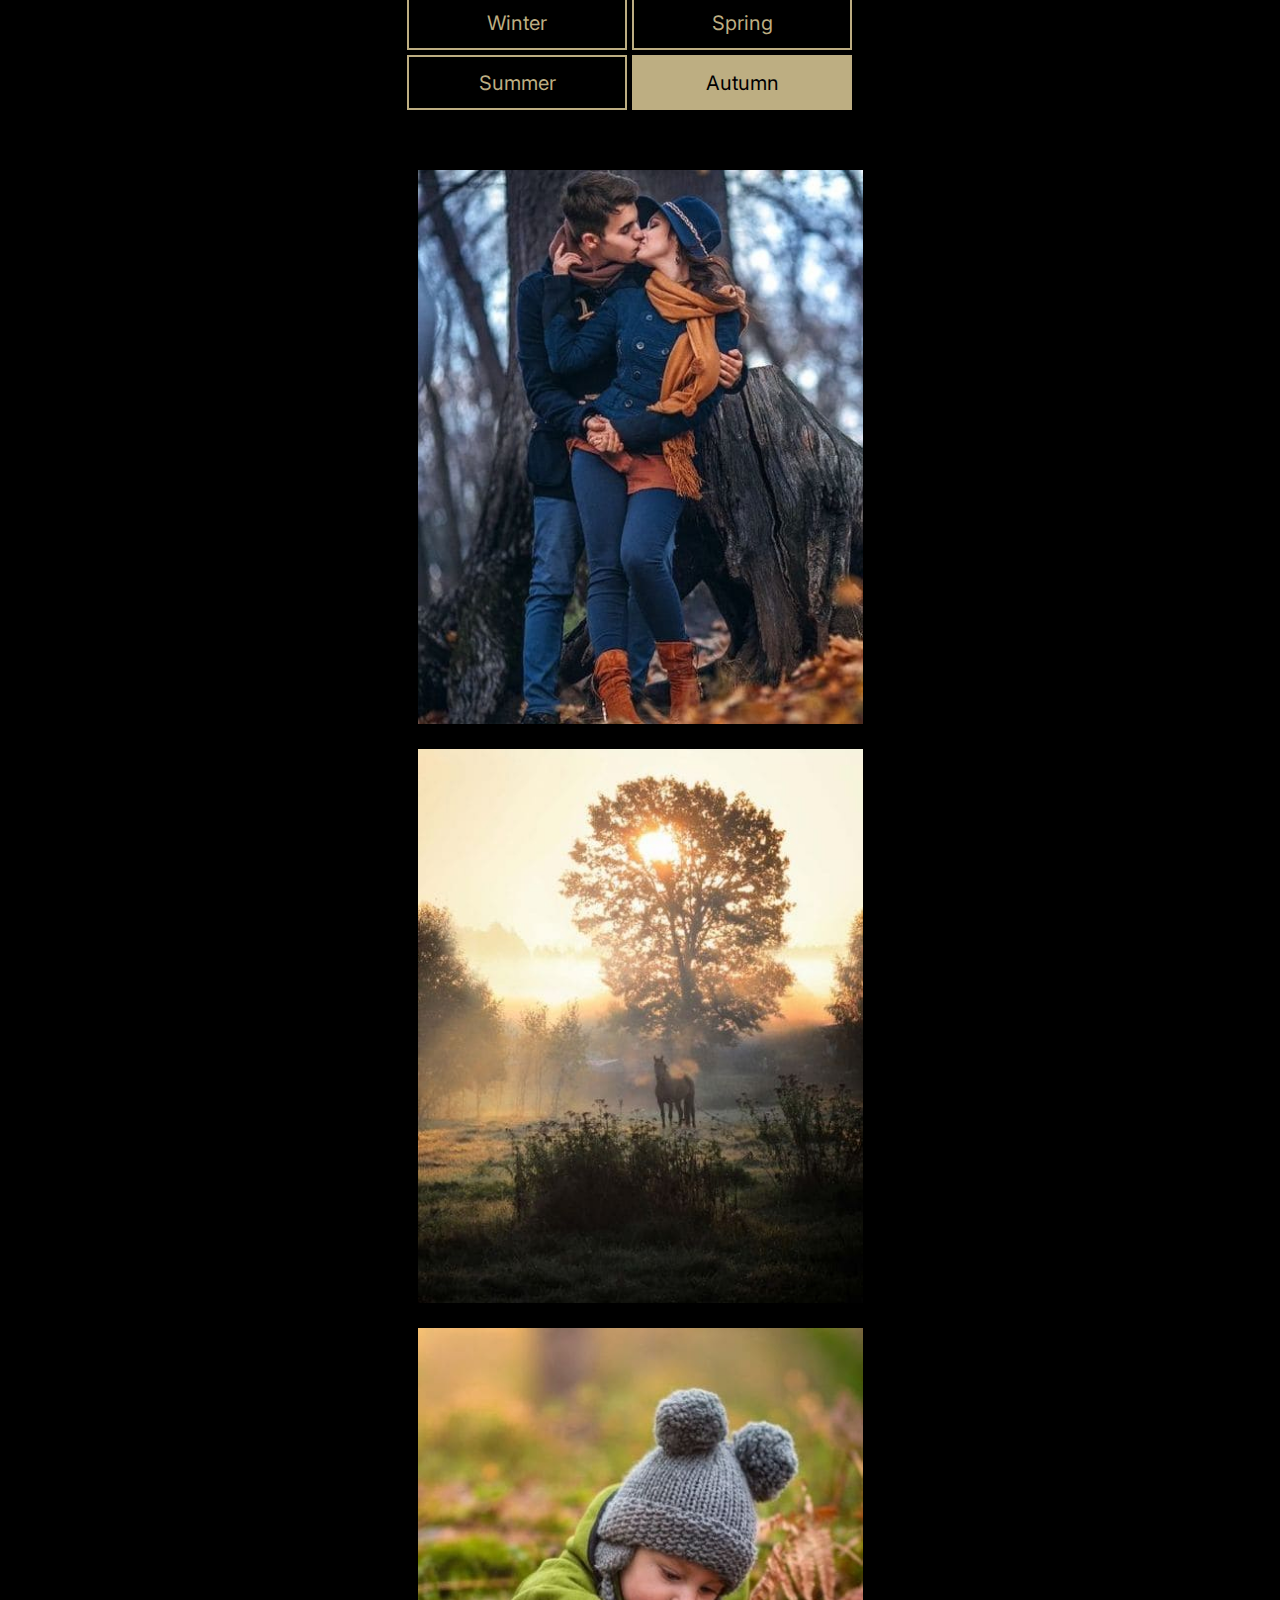
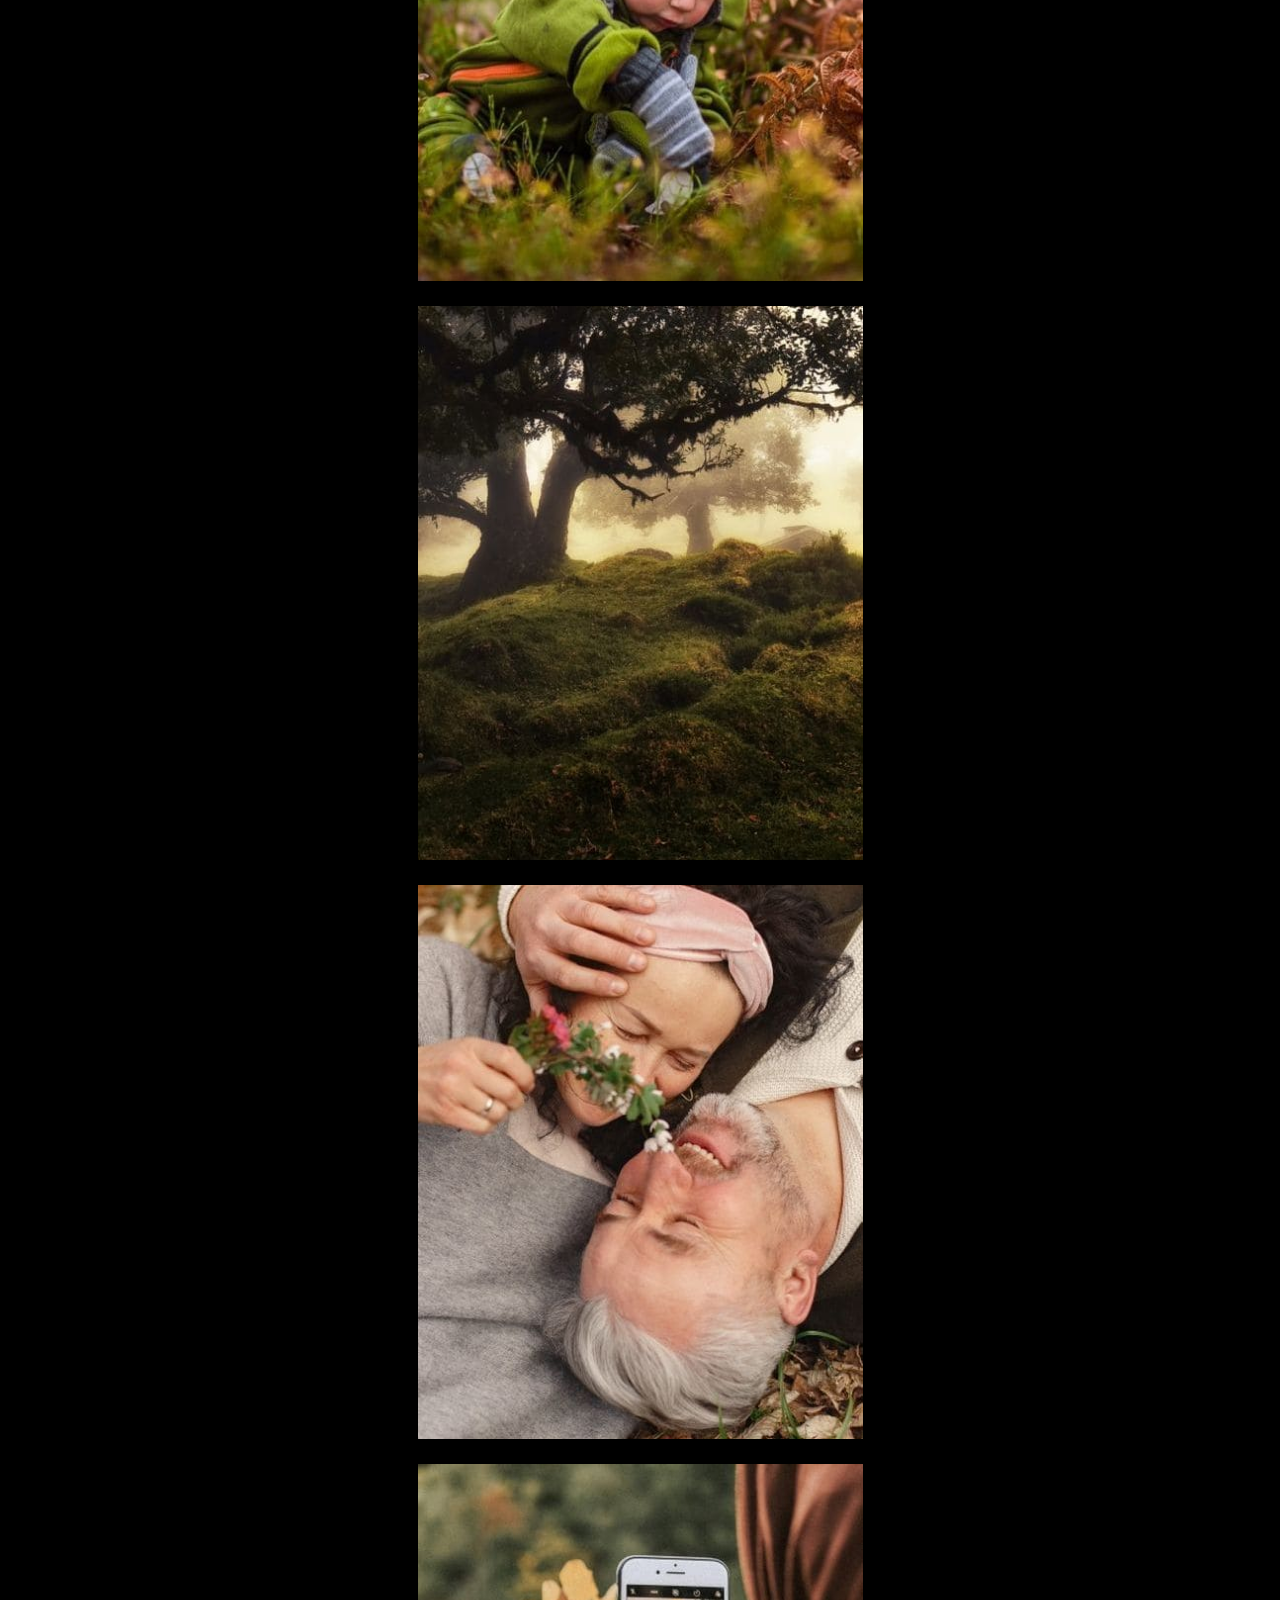
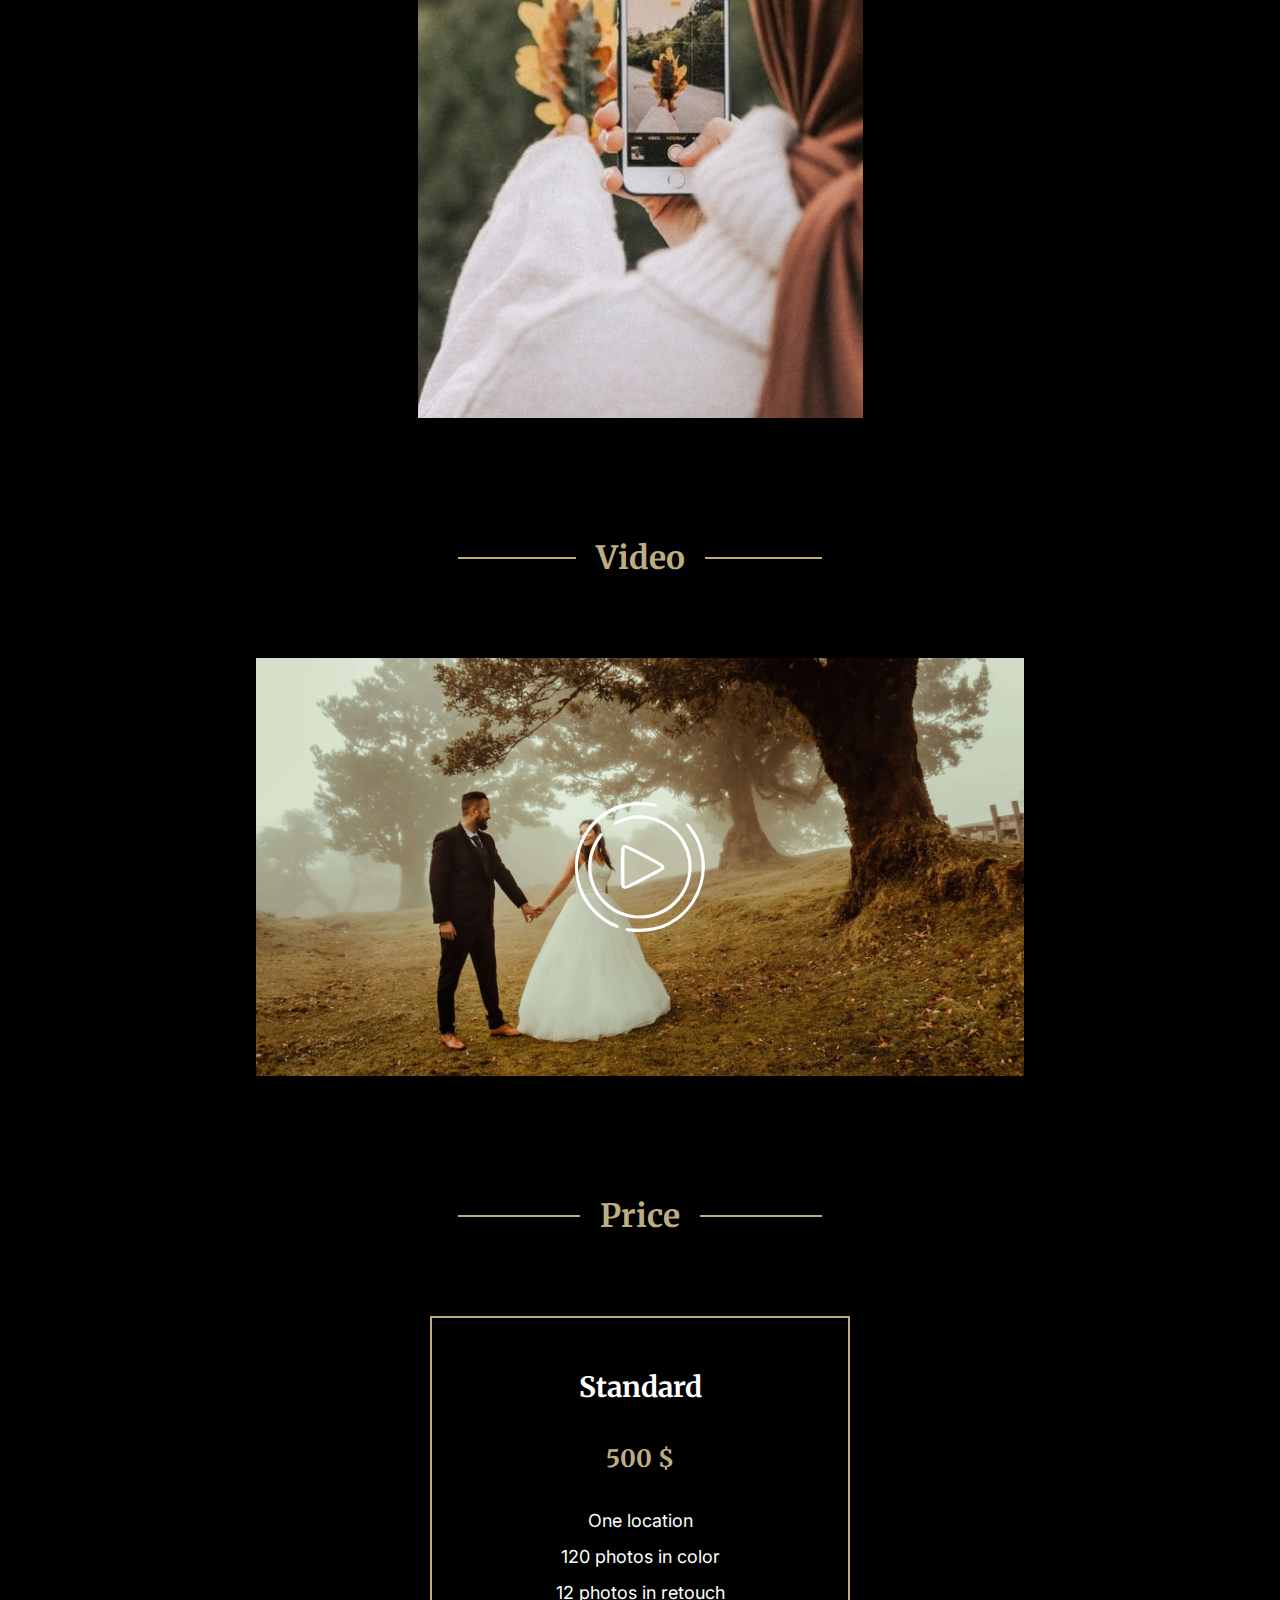
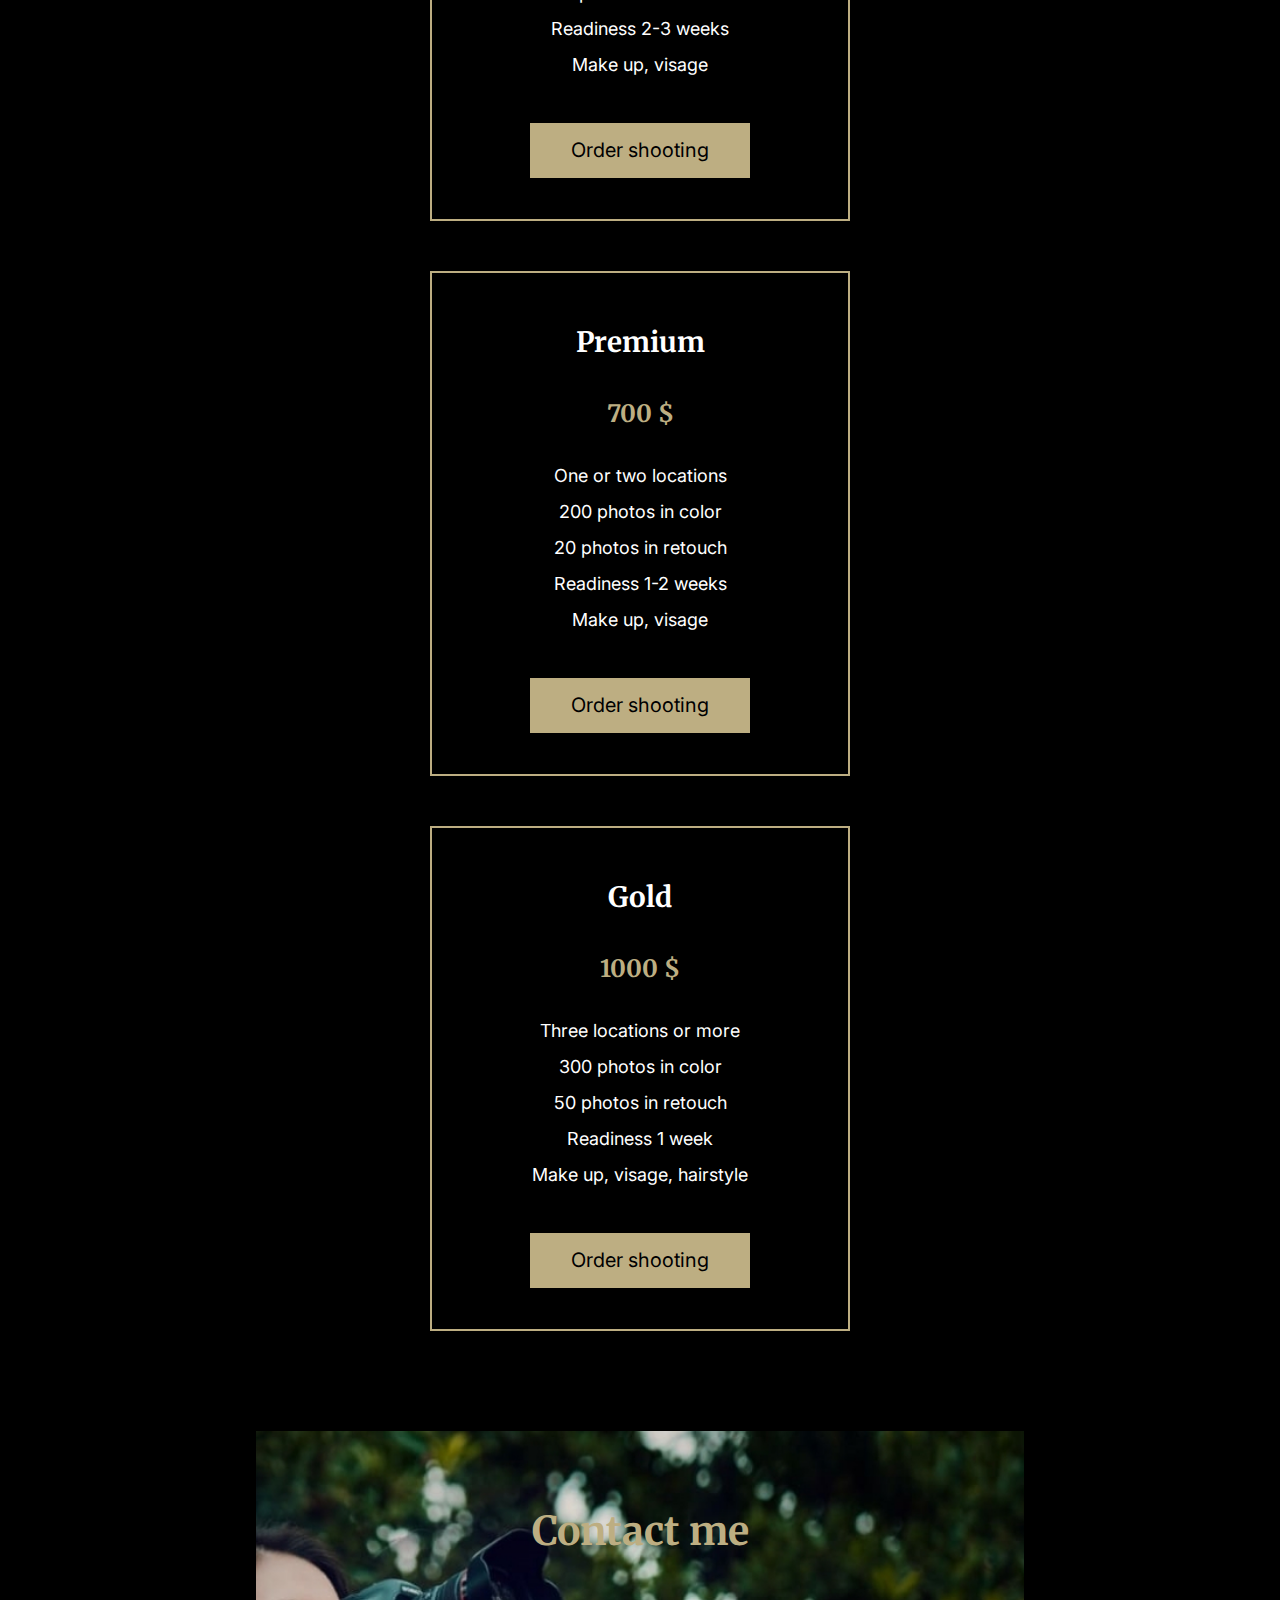
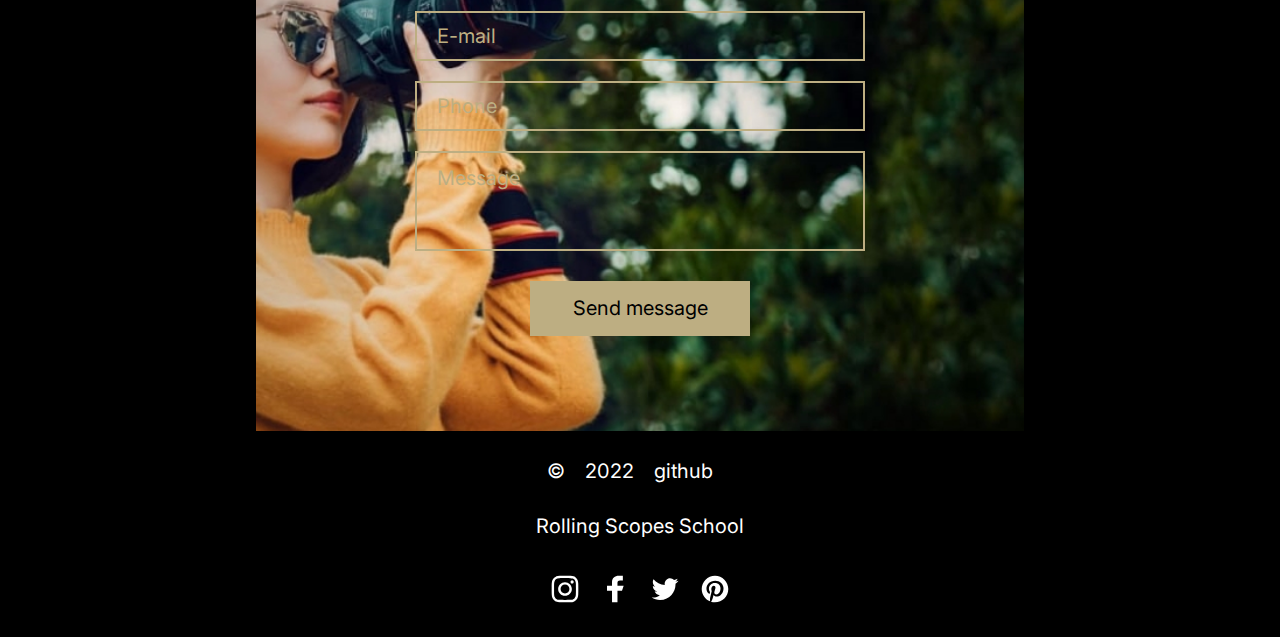
==== commit 40b02481: "feat: add switch language functionality" ====
--- a/portfolio/index.html
+++ b/portfolio/index.html
@@ -6,8 +6,7 @@
     <meta name="viewport" content="width=device-width, initial-scale=1.0" />
     <title>Portfolio</title>
     <link rel="stylesheet" href="style.css" />
-    <link rel="shortcut icon" href="./assets/favicon.ico" type="image/x-icon">
-
+    <link rel="shortcut icon" href="./assets/favicon.ico" type="image/x-icon" />
   </head>
   <body>
     <!-- Header start -->
@@ -19,31 +18,38 @@
           <nav class="nav">
             <ul class="nav__list">
               <li class="nav__item">
-                <a href="#Skills" class="nav__link">Skills</a>
-              </li>
-              <li class="nav__item">
-                <a href="#Portfolio" class="nav__link">Portfolio</a>
-              </li>
-              <li class="nav__item">
-                <a href="#Video" class="nav__link">Video</a>
-              </li>
-              <li class="nav__item">
-                <a href="#Price" class="nav__link">Price</a>
-              </li>
-              <li class="nav__item">
-                <a href="#Contacts" class="nav__link">Contacts</a>
+                <a href="#Skills" class="nav__link" data-i18n="skills"
+                  >Skills</a
+                >
+              </li>
+              <li class="nav__item">
+                <a href="#Portfolio" class="nav__link" data-i18n="portfolio"
+                  >Portfolio</a
+                >
+              </li>
+              <li class="nav__item">
+                <a href="#Video" class="nav__link" data-i18n="video">Video</a>
+              </li>
+              <li class="nav__item">
+                <a href="#Price" class="nav__link" data-i18n="price">Price</a>
+              </li>
+              <li class="nav__item">
+                <a href="#Contacts" class="nav__link" data-i18n="contacts"
+                  >Contacts</a
+                >
               </li>
             </ul>
           </nav>
-          <span class="gold"
-            >en <span class="white"> / </span
-            ><span class="white"> ru </span></span
-          >
-          <button class="burger">          <span class="line"></span>
+          <div class="nav__langBtns">
+            <button class="nav__langBtn active" data-lang="en" data-i18n="en">en</button>
+            /
+            <button class="nav__langBtn" data-lang="ru" data-i18n="ru">ru</button>
+          </div>
+          <button class="burger">
             <span class="line"></span>
             <span class="line"></span>
-        </button>
-
+            <span class="line"></span>
+          </button>
         </div>
       </div>
     </header>
@@ -55,12 +61,12 @@
         <!-- Hero start -->
         <section class="hero" id="hero">
           <div class="hero__wrapper">
-            <h1 class="hero__title">Alexa Rise</h1>
-            <p class="hero__text">
+            <h1 class="hero__title" data-i18n="hero-title">Alexa Rise</h1>
+            <p class="hero__text" data-i18n="hero-text">
               Save sincere emotions, romantic feelings and happy moments of life
               together with professional photographer Alexa Rise
             </p>
-            <button class="hero__button">Hire me</button>
+            <button class="hero__button" data-i18n="hire">Hire me</button>
           </div>
         </section>
         <!-- Hero end -->
@@ -69,31 +75,32 @@
         <section class="skills" id="Skills">
           <div class="skills__wrapper">
             <div class="section-title">
-              <h2>Skills</h2>
+              <h2 data-i18n="skills">Skills</h2>
             </div>
             <div class="skills-list">
               <div class="skills-list__item">
-                <div class="skills-list__title">Digital photography</div>
-                <div class="skills-list__subtitle">
+                <div class="skills-list__title" data-i18n="skill-title-1">Digital photography</div>
+                <div class="skills-list__subtitle" data-i18n="skill-text-1">
                   High-quality photos in the studio and on the nature
                 </div>
               </div>
               <div class="skills-list__item">
-                <div class="skills-list__title">Video shooting</div>
-                <div class="skills-list__subtitle">
+                <div class="skills-list__title" data-i18n="skill-title-2">Video shooting</div>
+                <div class="skills-list__subtitle" data-i18n="skill-text-2">
                   Capture your moments so that they always stay with you
                 </div>
               </div>
               <div class="skills-list__item">
-                <div class="skills-list__title">Retouch</div>
-                <div class="skills-list__subtitle">
+                <div class="skills-list__title" data-i18n="skill-title-3">Retouch</div>
+                <div class="skills-list__subtitle" data-i18n="skill-text-3">
                   I strive to make photography surpass reality
                 </div>
               </div>
               <div class="skills-list__item">
-                <div class="skills-list__title">Audio</div>
-                <div class="skills-list__subtitle">
-                  Professional sounds recording for video, advertising, portfolio
+                <div class="skills-list__title" data-i18n="skill-title-4">Audio</div>
+                <div class="skills-list__subtitle" data-i18n="skill-text-4">
+                  Professional sounds recording for video, advertising,
+                  portfolio
                 </div>
               </div>
             </div>
@@ -104,13 +111,15 @@
         <section class="portfolio" id="Portfolio">
           <div class="portfolio__wrapper">
             <div class="section-title portfolio-title">
-              <h2>Portfolio</h2>
+              <h2 data-i18n="portfolio">Portfolio</h2>
             </div>
             <div class="season-btns">
-              <button class="season-btn" data-season="winter">Winter</button>
-              <button class="season-btn" data-season="spring">Spring</button>
-              <button class="season-btn" data-season="summer">Summer</button>
-              <button class="season-btn active" data-season="autumn">Autumn</button>
+              <button class="season-btn" data-season="winter" data-i18n="winter">Winter</button>
+              <button class="season-btn" data-season="spring" data-i18n="spring">Spring</button>
+              <button class="season-btn" data-season="summer" data-i18n="summer">Summer</button>
+              <button class="season-btn active" data-season="autumn" data-i18n="autumn">
+                Autumn
+              </button>
             </div>
 
             <div class="examples">
@@ -152,7 +161,7 @@
         <section class="video" id="Video">
           <div class="video__wrapper">
             <div class="section-title">
-              <h2>Video</h2>
+              <h2 data-i18n="video">Video</h2>
             </div>
             <div class="video-player">
               <button class="video-player__button"></button>
@@ -165,44 +174,46 @@
         <section class="price" id="Price">
           <div class="price__wrapper">
             <div class="section-title">
-              <h2>Price</h2>
+              <h2 data-i18n="price">Price</h2>
             </div>
             <div class="price-block">
               <div class="price-block__item">
-                <div class="price-block__title">Standard</div>
+                <div class="price-block__title" data-i18n="standart">Standard</div>
                 <div class="price-block__cost">500 $</div>
                 <ul class="price-block__list">
-                  <li class="price-block__option">One location</li>
-                  <li class="price-block__option">120 photos in color</li>
-                  <li class="price-block__option">12 photos in retouch</li>
-                  <li class="price-block__option">Readiness 2-3 weeks</li>
-                  <li class="price-block__option">Make up, visage</li>
+                  <li class="price-block__option" data-i18n="price-description-1-span-1">One location</li>
+                  <li class="price-block__option" data-i18n="price-description-1-span-2">120 photos in color</li>
+                  <li class="price-block__option" data-i18n="price-description-1-span-3">12 photos in retouch</li>
+                  <li class="price-block__option" data-i18n="price-description-1-span-4">Readiness 2-3 weeks</li>
+                  <li class="price-block__option" data-i18n="price-description-1-span-5">Make up, visage</li>
                 </ul>
-                <button class="price-block__button">Order shooting</button>
+                <button class="price-block__button"  data-i18n="order">Order shooting</button>
               </div>
               <div class="price-block__item">
-                <div class="price-block__title">Premium</div>
+                <div class="price-block__title" data-i18n="premium">Premium</div>
                 <div class="price-block__cost">700 $</div>
                 <ul class="price-block__list">
-                  <li class="price-block__option">One or two locations</li>
-                  <li class="price-block__option">200 photos in color</li>
-                  <li class="price-block__option">20 photos in retouch</li>
-                  <li class="price-block__option">Readiness 1-2 weeks</li>
-                  <li class="price-block__option">Make up, visage</li>
+                  <li class="price-block__option" data-i18n="price-description-2-span-1">One or two locations</li>
+                  <li class="price-block__option" data-i18n="price-description-2-span-2">200 photos in color</li>
+                  <li class="price-block__option" data-i18n="price-description-2-span-3">20 photos in retouch</li>
+                  <li class="price-block__option" data-i18n="price-description-2-span-4">Readiness 1-2 weeks</li>
+                  <li class="price-block__option" data-i18n="price-description-2-span-5">Make up, visage</li>
                 </ul>
-                <button class="price-block__button">Order shooting</button>
+                <button class="price-block__button"  data-i18n="order">Order shooting</button>
               </div>
               <div class="price-block__item">
-                <div class="price-block__title">Gold</div>
+                <div class="price-block__title" data-i18n="gold">Gold</div>
                 <div class="price-block__cost">1000 $</div>
                 <ul class="price-block__list">
-                  <li class="price-block__option">Three locations or more</li>
-                  <li class="price-block__option">300 photos in color</li>
-                  <li class="price-block__option">50 photos in retouch</li>
-                  <li class="price-block__option">Readiness 1 week</li>
-                  <li class="price-block__option">Make up, visage, hairstyle</li>
+                  <li class="price-block__option" data-i18n="price-description-3-span-1">Three locations or more</li>
+                  <li class="price-block__option" data-i18n="price-description-3-span-2">300 photos in color</li>
+                  <li class="price-block__option" data-i18n="price-description-3-span-3">50 photos in retouch</li>
+                  <li class="price-block__option" data-i18n="price-description-3-span-4">Readiness 1 week</li>
+                  <li class="price-block__option" data-i18n="price-description-3-span-5">
+                    Make up, visage, hairstyle
+                  </li>
                 </ul>
-                <button class="price-block__button">Order shooting</button>
+                <button class="price-block__button" data-i18n="order">Order shooting</button>
               </div>
             </div>
           </div>
@@ -213,7 +224,7 @@
         <section class="contact" id="Contacts">
           <div class="contact__wrapper">
             <div class="contact__block">
-              <h2 class="contact__title">Contact me</h2>
+              <h2 class="contact__title" data-i18n="contact-me">Contact me</h2>
 
               <input
                 type="text"
@@ -221,6 +232,7 @@
                 id="email"
                 placeholder="E-mail"
                 class="contact__input"
+                data-i18n="email"
               />
               <input
                 type="tel"
@@ -228,6 +240,7 @@
                 id="phone"
                 placeholder="Phone"
                 class="contact__input"
+                data-i18n="phone"
               />
               <textarea
                 name="message"
@@ -236,8 +249,9 @@
                 rows="10"
                 class="contact__textarea"
                 placeholder="Message"
+                data-i18n="message"
               ></textarea>
-              <button type="submit">Send message</button>
+              <button type="submit" data-i18n="send-message">Send message</button>
             </div>
           </div>
         </section>
--- a/portfolio/style.css
+++ b/portfolio/style.css
@@ -235,6 +235,28 @@
   right: 0px;
 }
 
+.nav__langBtn {
+  color: #ffffff;
+  font-size: 20px;
+  line-height: 50px;
+  border: none;
+  width: 25px;
+  height: 50px;
+  background-color: transparent;
+}
+
+.nav__langBtn.active {
+  color: #bdae82;
+}
+
+.nav__langBtns {
+  width: 70px;
+  height: 50px;
+  font-size: 20px;
+  line-height: 50px;
+  margin-left: 30px;
+}
+
 .nav__link {
   padding: 0 15px;
   line-height: 50px;
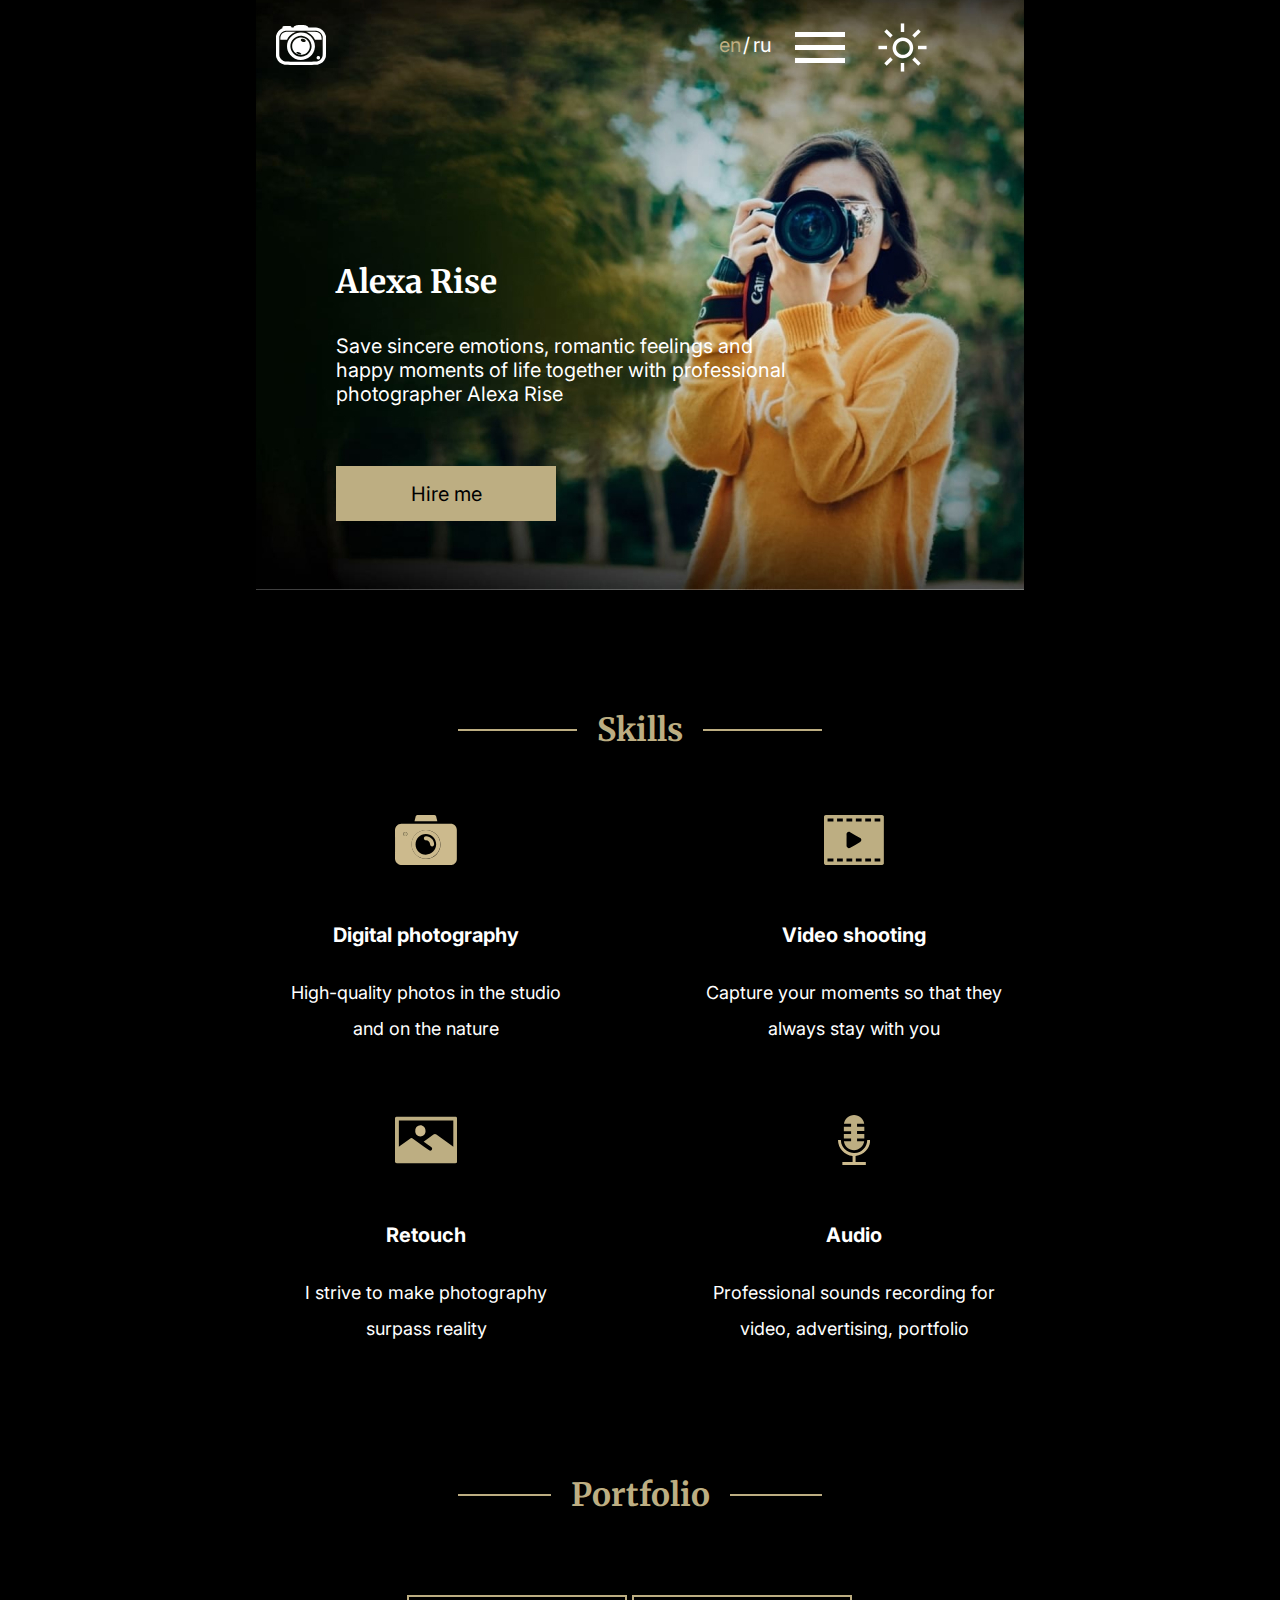
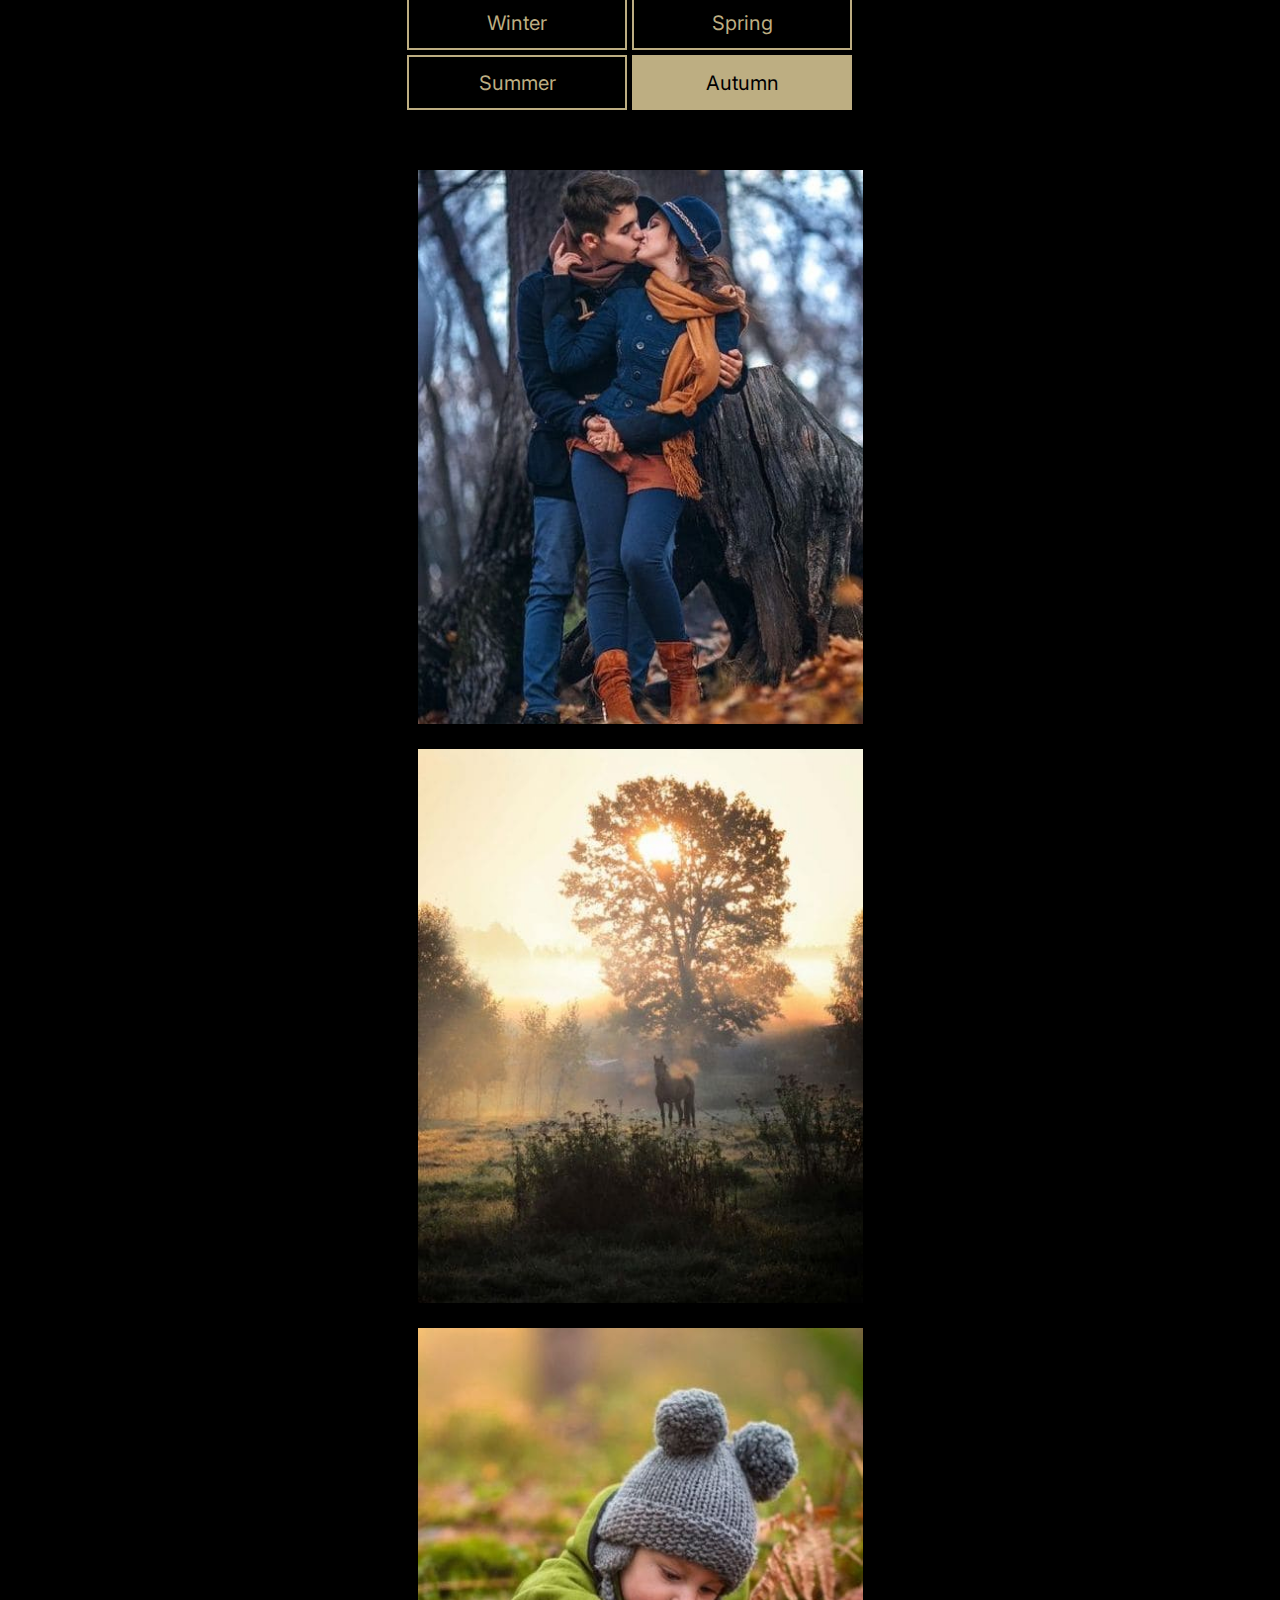
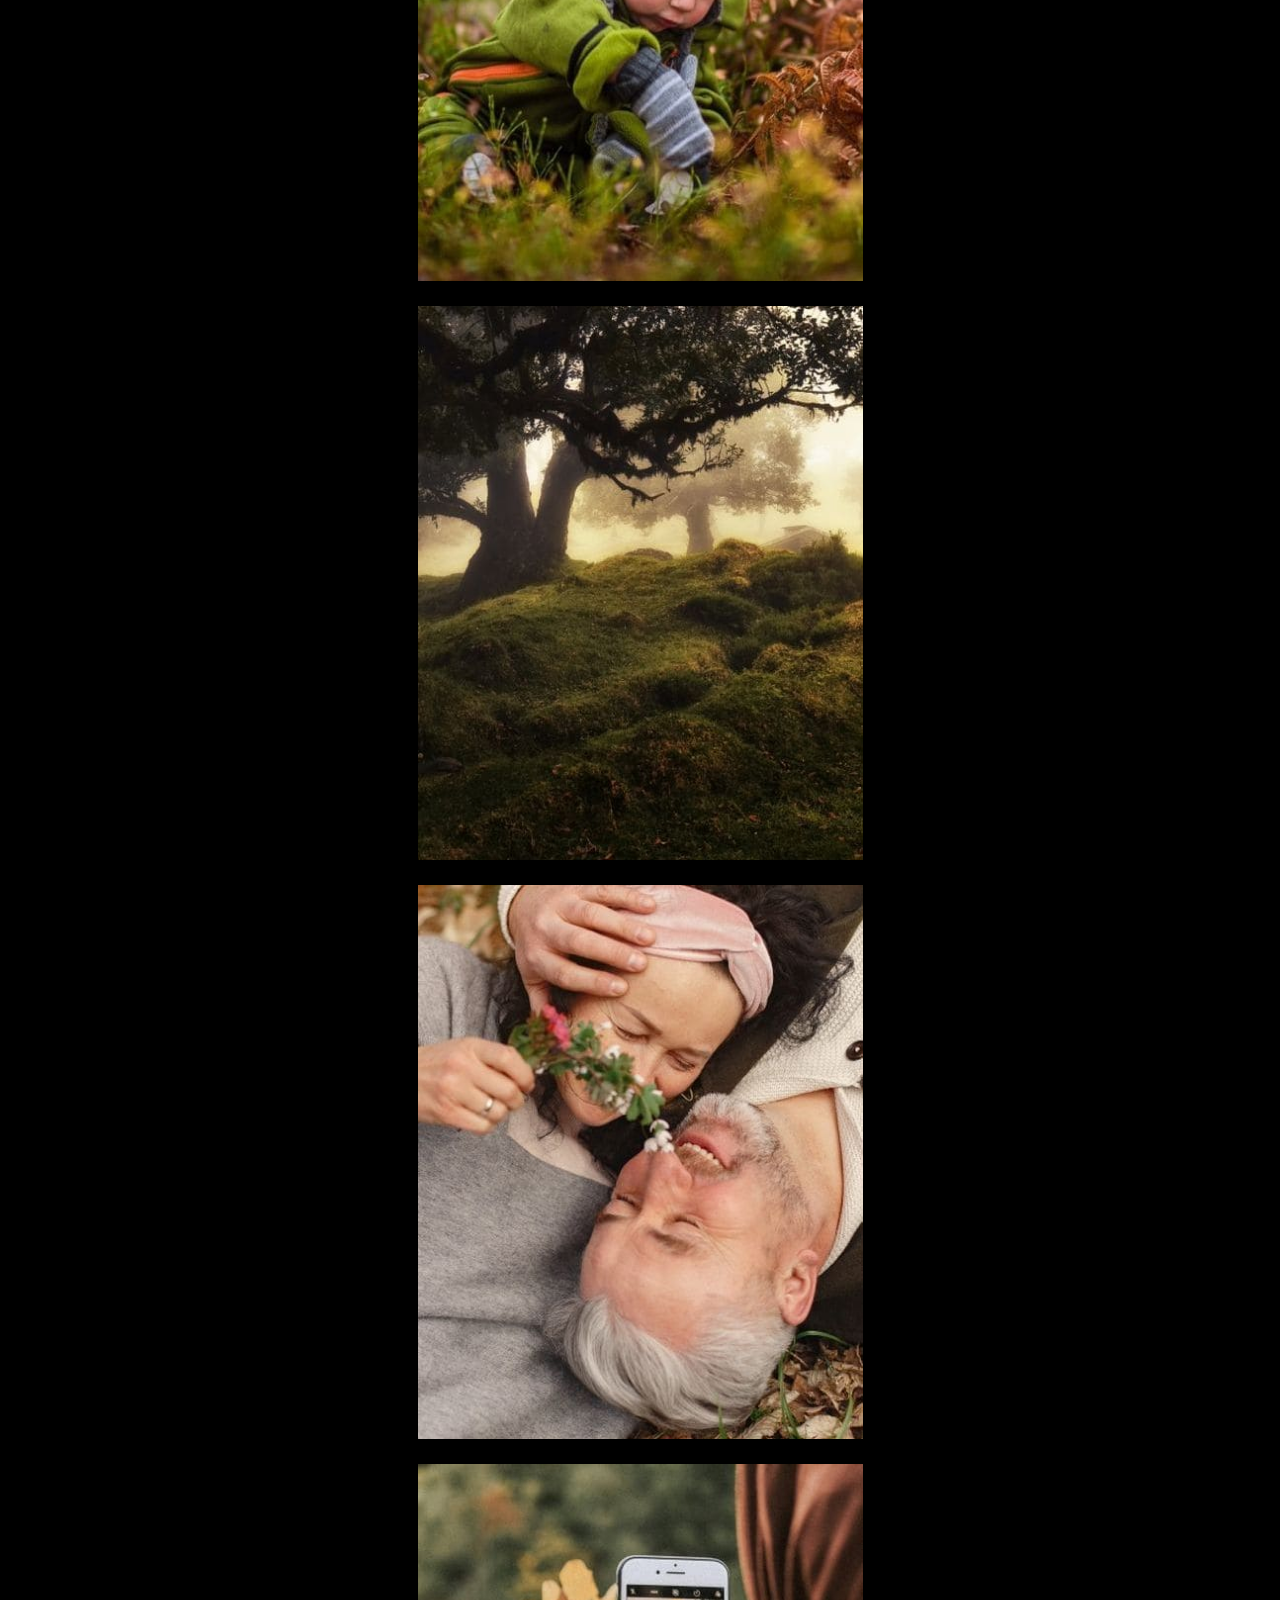
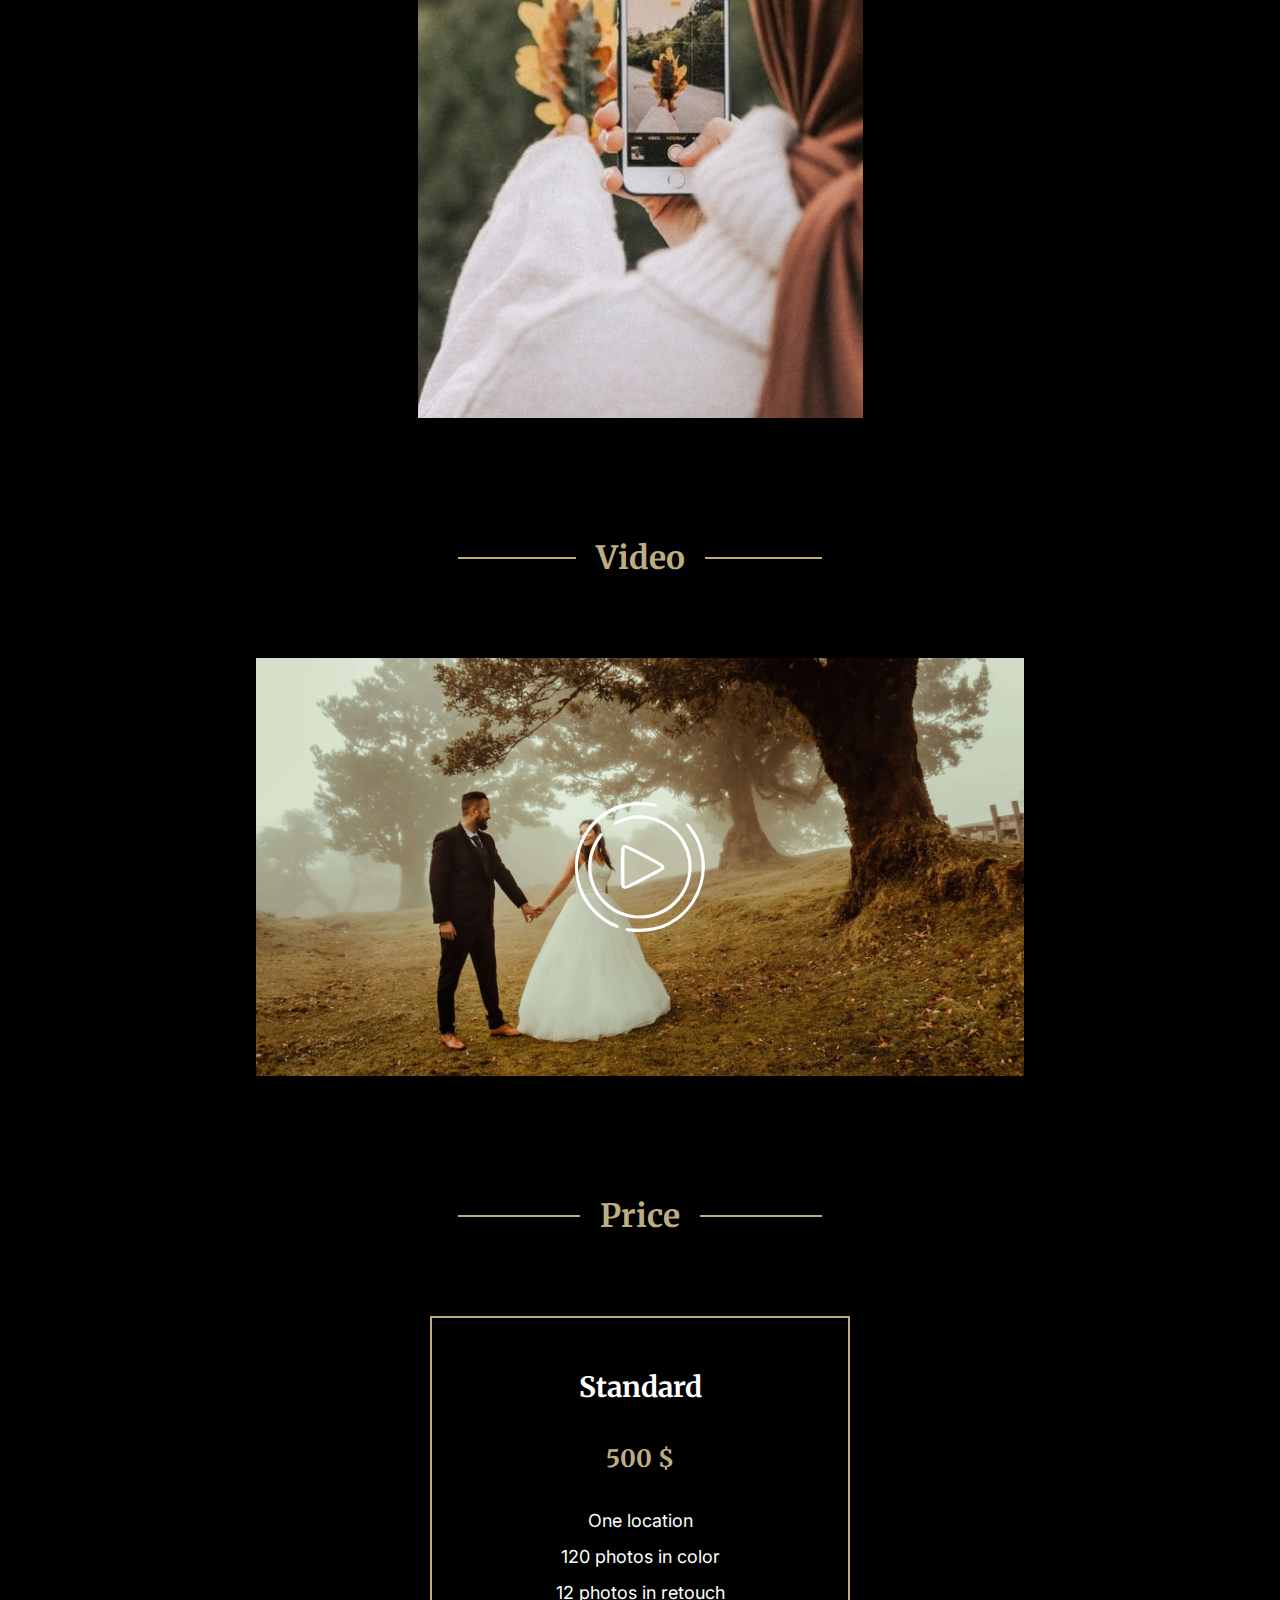
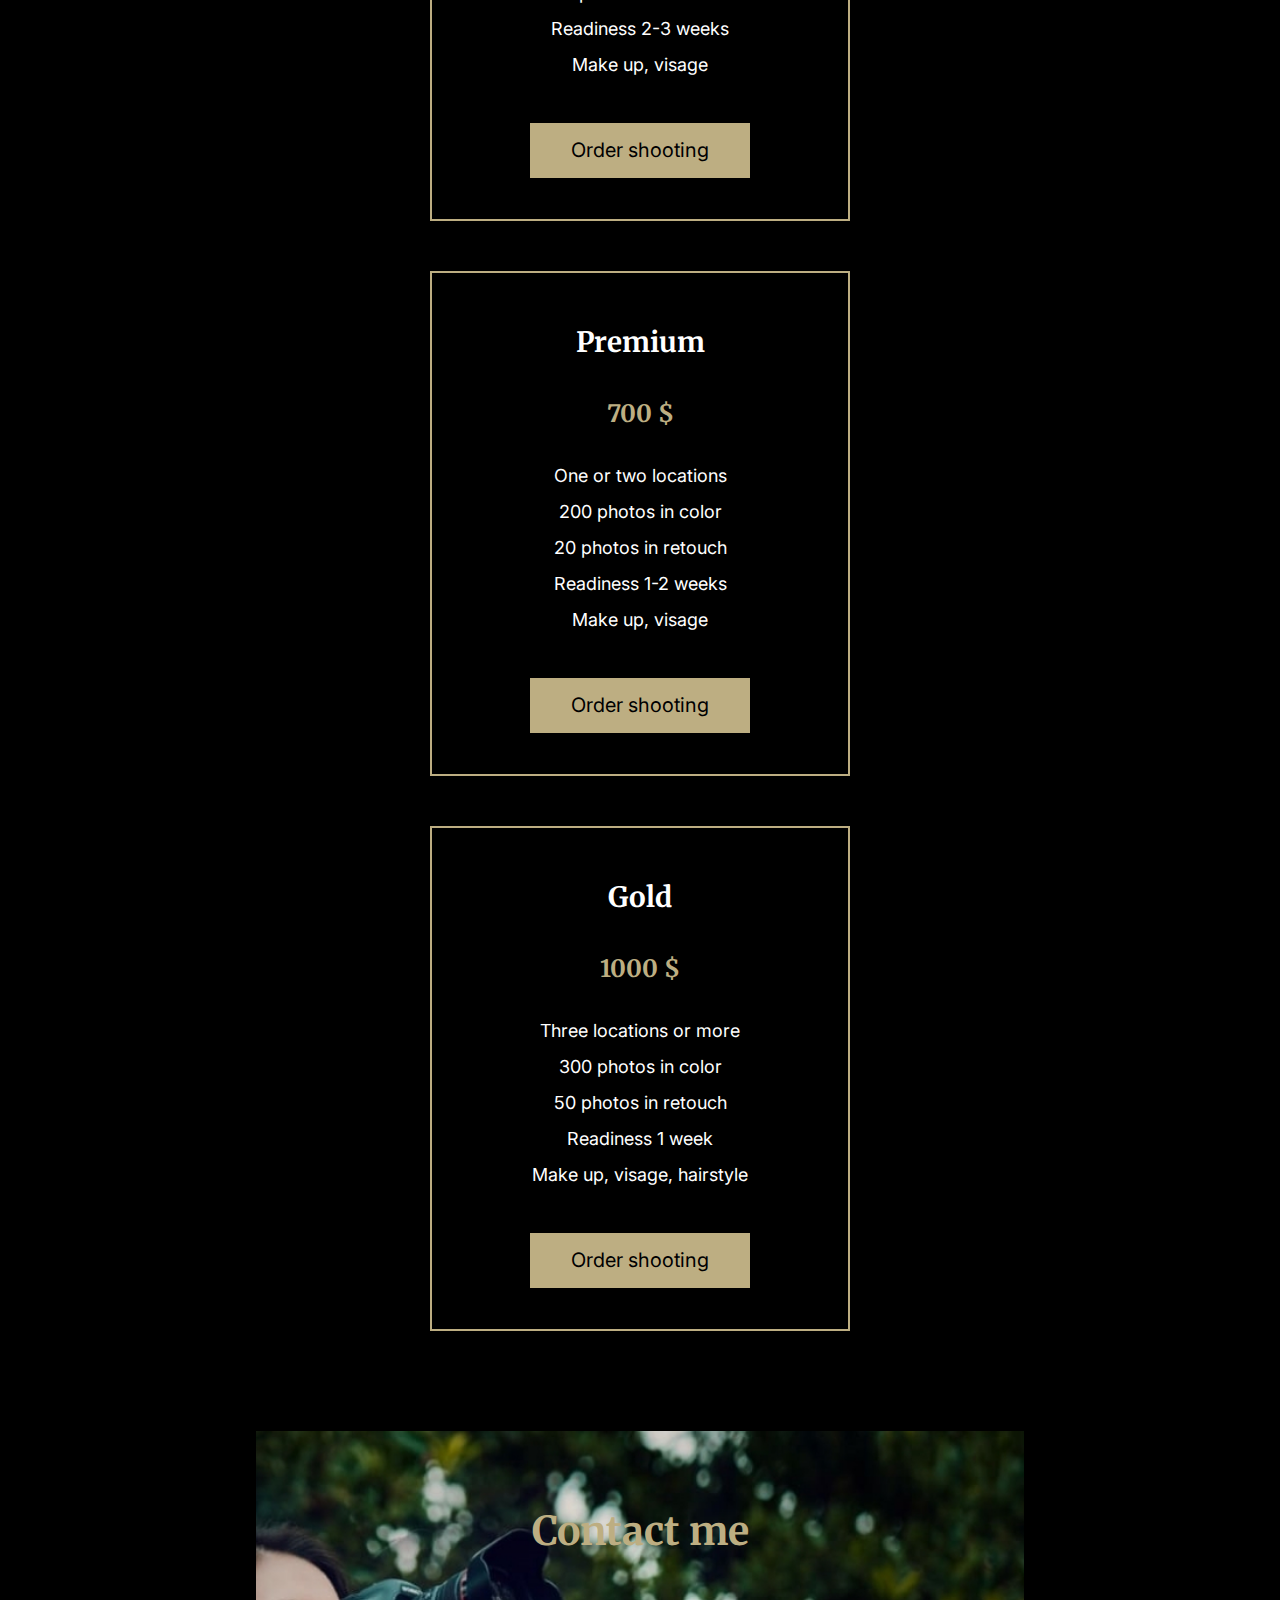
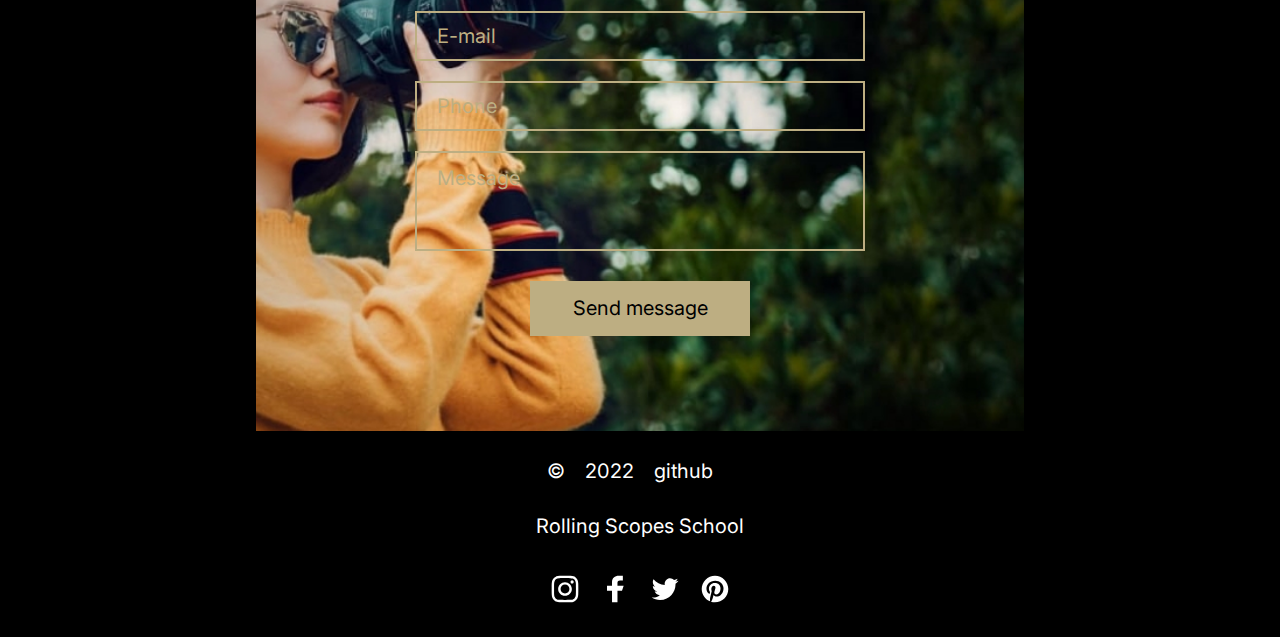
==== commit 0da196a2: "feat: add change theme functionality" ====
--- a/portfolio/index.html
+++ b/portfolio/index.html
@@ -50,6 +50,8 @@
             <span class="line"></span>
             <span class="line"></span>
           </button>
+          <button class="switchTheme">
+          </button>
         </div>
       </div>
     </header>
@@ -75,7 +77,7 @@
         <section class="skills" id="Skills">
           <div class="skills__wrapper">
             <div class="section-title">
-              <h2 data-i18n="skills">Skills</h2>
+              <h2 data-i18n="skills" class="title">Skills</h2>
             </div>
             <div class="skills-list">
               <div class="skills-list__item">
@@ -110,8 +112,8 @@
         <!-- Portfolio start -->
         <section class="portfolio" id="Portfolio">
           <div class="portfolio__wrapper">
-            <div class="section-title portfolio-title">
-              <h2 data-i18n="portfolio">Portfolio</h2>
+            <div class="section-title">
+              <h2 data-i18n="portfolio" class="title">Portfolio</h2>
             </div>
             <div class="season-btns">
               <button class="season-btn" data-season="winter" data-i18n="winter">Winter</button>
@@ -161,7 +163,7 @@
         <section class="video" id="Video">
           <div class="video__wrapper">
             <div class="section-title">
-              <h2 data-i18n="video">Video</h2>
+              <h2 data-i18n="video" class="title">Video</h2>
             </div>
             <div class="video-player">
               <button class="video-player__button"></button>
@@ -174,7 +176,7 @@
         <section class="price" id="Price">
           <div class="price__wrapper">
             <div class="section-title">
-              <h2 data-i18n="price">Price</h2>
+              <h2 data-i18n="price" class="title">Price</h2>
             </div>
             <div class="price-block">
               <div class="price-block__item">
--- a/portfolio/style.css
+++ b/portfolio/style.css
@@ -1,4 +1,22 @@
 @import url("https://fonts.googleapis.com/css2?family=Inter:wght@400&family=Merriweather:wght@700&display=swap");
+.light-theme {
+  background-color: #fff;
+  color: #000;
+}
+
+.light-theme .title {
+  background-color: #fff;
+  color: #000000;
+}
+
+.light-theme .section-title {
+  background-image: linear-gradient(to top, #fff 39px, #000 39px, #000 41px, #fff 41px);
+}
+
+.light-theme:hover {
+  color: #000;
+}
+
 * {
   -webkit-box-sizing: border-box;
           box-sizing: border-box;
@@ -138,6 +156,10 @@
   .section-title {
     width: 364px;
   }
+}
+
+.section-title.light-theme {
+  background-image: linear-gradient(to top, #fff 39px, #bdae82 39px, #bdae82 41px, #fff 41px);
 }
 
 .header {
@@ -255,6 +277,12 @@
   font-size: 20px;
   line-height: 50px;
   margin-left: 30px;
+  display: -webkit-box;
+  display: -ms-flexbox;
+  display: flex;
+  -webkit-box-pack: justify;
+      -ms-flex-pack: justify;
+          justify-content: space-between;
 }
 
 .nav__link {
@@ -347,6 +375,27 @@
   position: fixed;
 }
 
+.switchTheme {
+  background-image: url("./assets/svg/carbon_sun.svg");
+  background-size: contain;
+  background-repeat: no-repeat;
+  -webkit-transition: 0.3s;
+  transition: 0.3s;
+  min-width: 45px;
+  background-color: transparent;
+  margin-left: 30px;
+}
+
+.switchTheme:hover {
+  -webkit-filter: invert(26%) sepia(15%) saturate(638%) hue-rotate(7deg) brightness(92%) contrast(87%);
+          filter: invert(26%) sepia(15%) saturate(638%) hue-rotate(7deg) brightness(92%) contrast(87%);
+}
+
+.switchTheme.active {
+  -webkit-filter: invert(100%);
+          filter: invert(100%);
+}
+
 .hero__wrapper {
   background-image: url("./assets/img/bg.jpg");
   background-position: center -90px;
@@ -374,7 +423,7 @@
 }
 
 .skills {
-  margin-top: 100px;
+  padding-top: 100px;
 }
 
 .skills__wrapper {
@@ -448,7 +497,7 @@
 }
 
 .portfolio {
-  margin-top: 40px;
+  padding-top: 40px;
 }
 
 .portfolio__wrapper {
@@ -565,7 +614,7 @@
 }
 
 .price {
-  padding-top: 100px;
+  padding: 100px 0;
 }
 
 .price__wrapper {
@@ -646,10 +695,6 @@
   margin-bottom: 40px;
 }
 
-.contact {
-  padding-top: 100px;
-}
-
 .contact__wrapper {
   width: 100%;
   margin: 0 auto;
